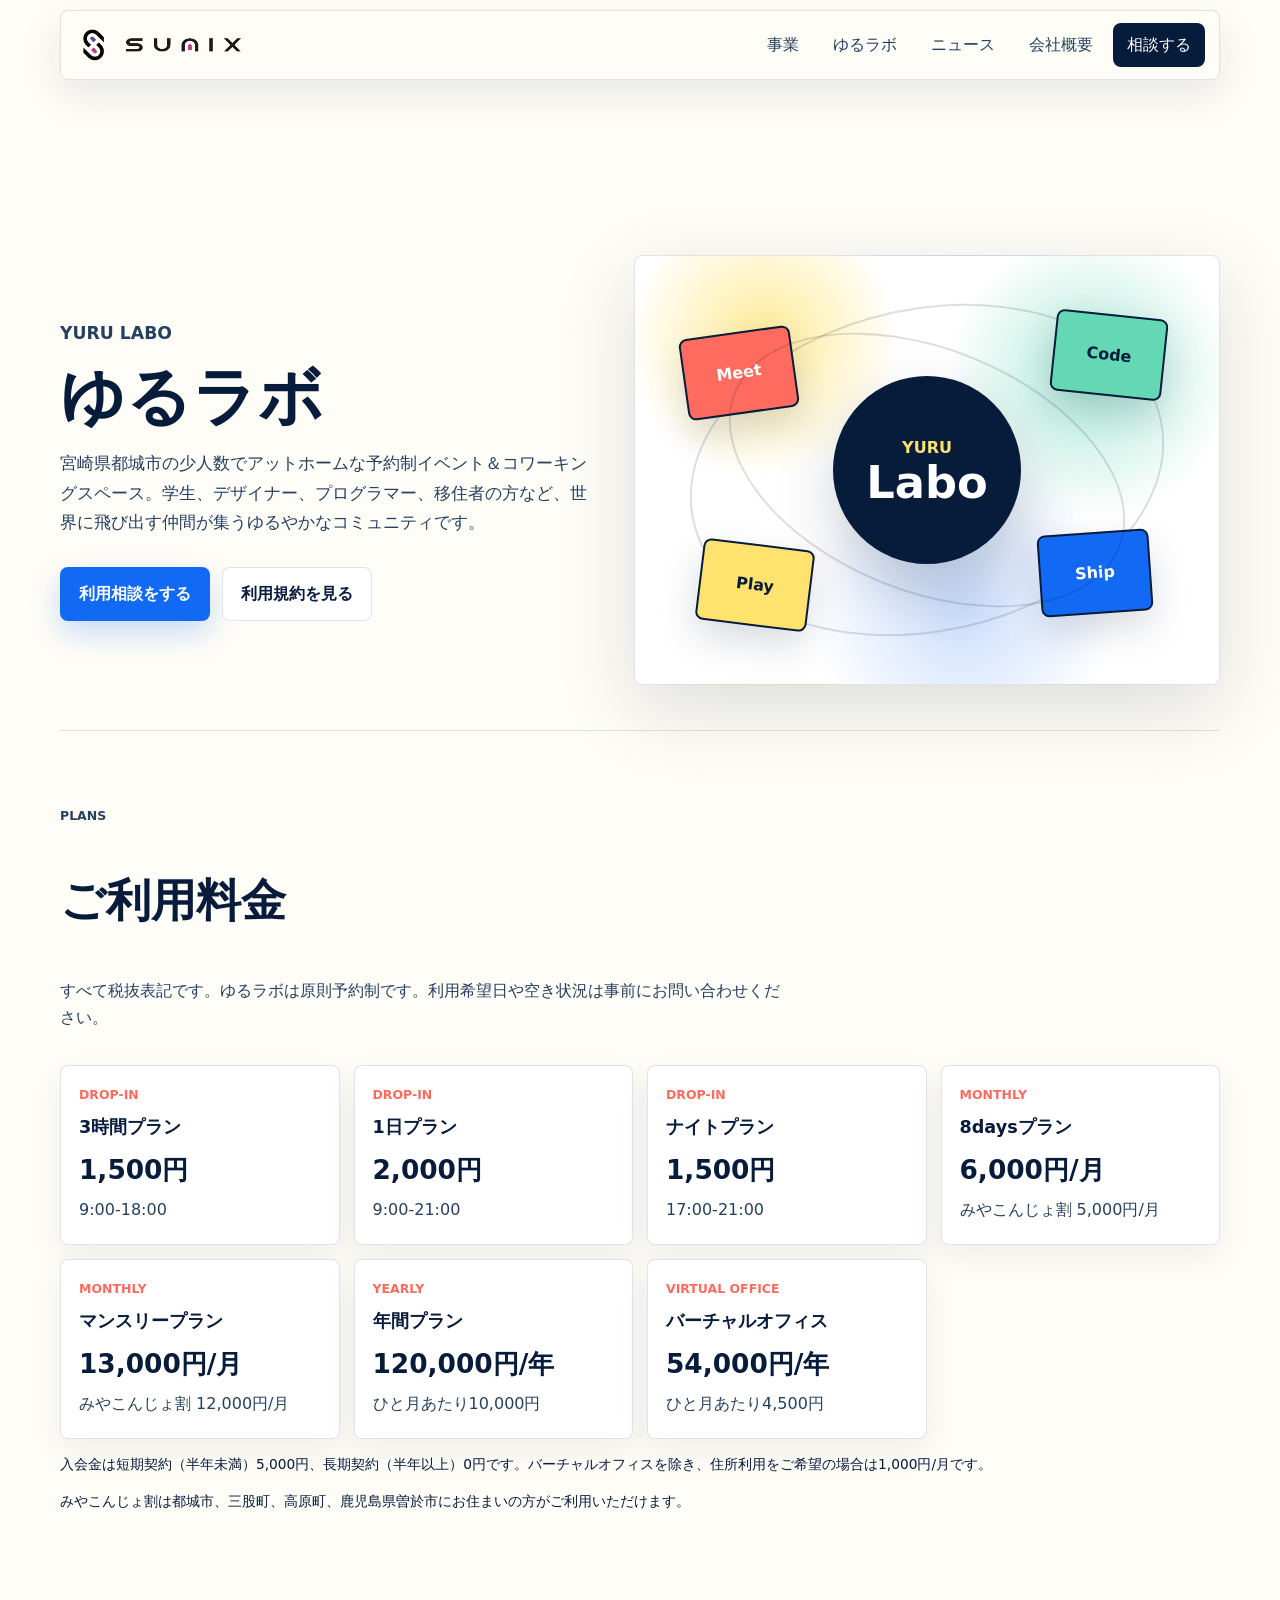
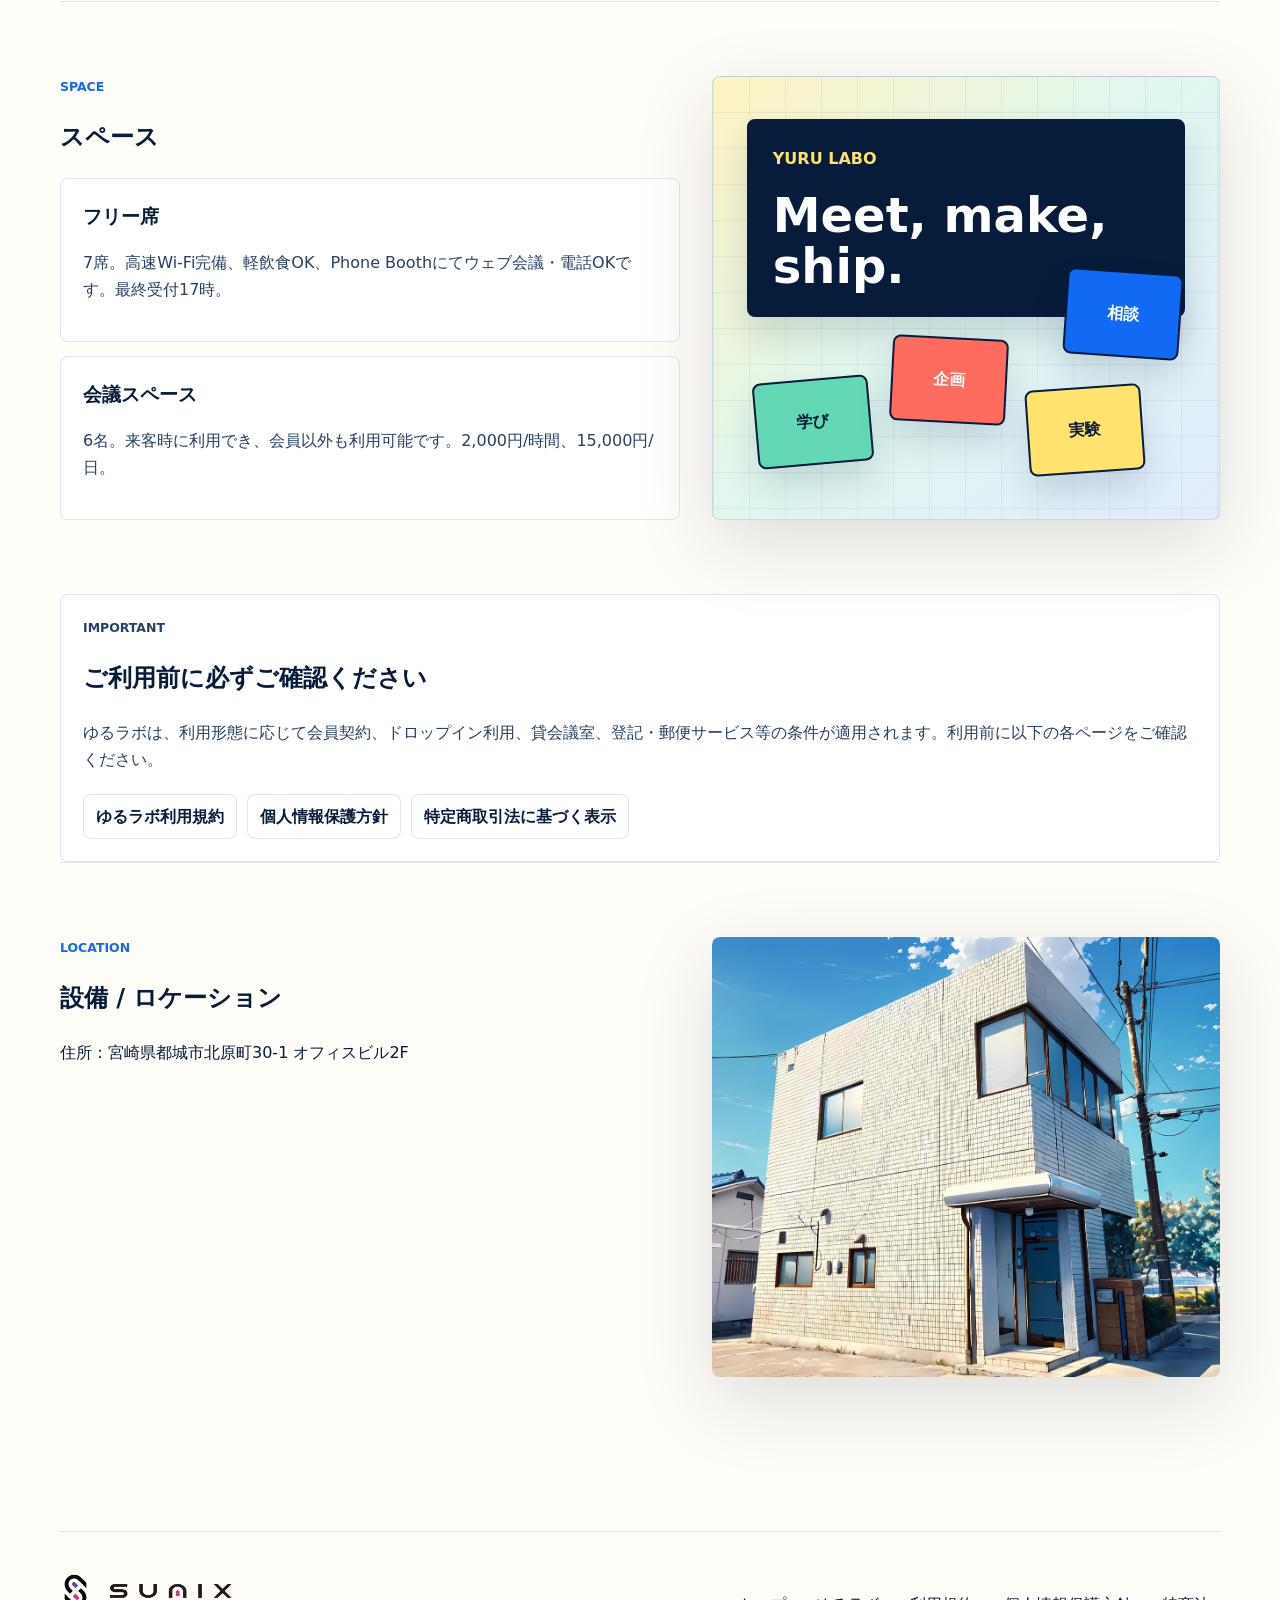
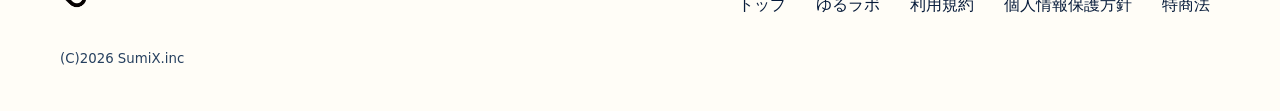
==== yurulabo/index.html @ e632691a "Initial SumiX homepage" ====
<!doctype html>
<html lang="ja">
  <head>
    <meta charset="utf-8">
    <meta name="viewport" content="width=device-width, initial-scale=1">
    <title>ゆるラボ | 株式会社SumiX</title>
    <link rel="icon" href="../favicon.svg" type="image/svg+xml">
    <link rel="stylesheet" href="../assets/css/styles.css">
  </head>
  <body class="page-simple legal-page">
    <header class="site-header is-scrolled" data-header>
      <a class="brand" href="../index.html" aria-label="SumiX トップへ">
        <img class="brand-logo" src="../assets/images/sumix-card-logo.png" alt="SumiX">
      </a>
      <button class="menu-button" type="button" aria-expanded="false" aria-controls="site-nav" data-menu-button>
        <span></span><span></span><span></span><span class="sr-only">メニュー</span>
      </button>
      <nav class="site-nav" id="site-nav" data-nav>
        <a href="../index.html#business">事業</a>
        <a href="../yurulabo/">ゆるラボ</a>
        <a href="../index.html#topics">ニュース</a>
        <a href="../index.html#company">会社概要</a>
        <a class="nav-cta" href="../index.html#contact">相談する</a>
      </nav>
    </header>
    <main class="subpage-main">
      <section class="subpage-hero yuru-hero">
        <div>
          <p class="eyebrow">Yuru Labo</p>
          <h1>ゆるラボ</h1>
          <p>宮崎県都城市の少人数でアットホームな予約制イベント＆コワーキングスペース。学生、デザイナー、プログラマー、移住者の方など、世界に飛び出す仲間が集うゆるやかなコミュニティです。</p>
          <div class="hero-actions">
            <a class="button primary" href="../index.html#contact">利用相談をする</a>
            <a class="button secondary" href="terms/">利用規約を見る</a>
          </div>
        </div>
        <div class="yuru-hero-visual" aria-hidden="true">
          <div class="yuru-planet">
            <span>Yuru</span>
            <strong>Labo</strong>
          </div>
          <div class="orbit-card orbit-card-one">Meet</div>
          <div class="orbit-card orbit-card-two">Code</div>
          <div class="orbit-card orbit-card-three">Ship</div>
          <div class="orbit-card orbit-card-four">Play</div>
        </div>
      </section>

      <section class="content-section">
        <div class="section-head">
          <p class="eyebrow">Plans</p>
          <h2>ご利用料金</h2>
          <p>すべて税抜表記です。ゆるラボは原則予約制です。利用希望日や空き状況は事前にお問い合わせください。</p>
        </div>
        <div class="price-card-grid">
          <article><p class="card-kicker">Drop-in</p><h3>3時間プラン</h3><strong>1,500円</strong><span>9:00-18:00</span></article>
          <article><p class="card-kicker">Drop-in</p><h3>1日プラン</h3><strong>2,000円</strong><span>9:00-21:00</span></article>
          <article><p class="card-kicker">Drop-in</p><h3>ナイトプラン</h3><strong>1,500円</strong><span>17:00-21:00</span></article>
          <article><p class="card-kicker">Monthly</p><h3>8daysプラン</h3><strong>6,000円/月</strong><span>みやこんじょ割 5,000円/月</span></article>
          <article><p class="card-kicker">Monthly</p><h3>マンスリープラン</h3><strong>13,000円/月</strong><span>みやこんじょ割 12,000円/月</span></article>
          <article><p class="card-kicker">Yearly</p><h3>年間プラン</h3><strong>120,000円/年</strong><span>ひと月あたり10,000円</span></article>
          <article><p class="card-kicker">Virtual office</p><h3>バーチャルオフィス</h3><strong>54,000円/年</strong><span>ひと月あたり4,500円</span></article>
        </div>
        <p class="note">入会金は短期契約（半年未満）5,000円、長期契約（半年以上）0円です。バーチャルオフィスを除き、住所利用をご希望の場合は1,000円/月です。</p>
        <p class="note">みやこんじょ割は都城市、三股町、高原町、鹿児島県曽於市にお住まいの方がご利用いただけます。</p>
      </section>

      <section class="content-section split-section yuru-space-section">
        <div>
          <p class="eyebrow">Space</p>
          <h2>スペース</h2>
          <div class="info-list">
            <article><h3>フリー席</h3><p>7席。高速Wi-Fi完備、軽飲食OK、Phone Boothにてウェブ会議・電話OKです。最終受付17時。</p></article>
            <article><h3>会議スペース</h3><p>6名。来客時に利用でき、会員以外も利用可能です。2,000円/時間、15,000円/日。</p></article>
          </div>
        </div>
        <div class="lab-moodboard" aria-hidden="true">
          <div class="lab-card lab-card-main">
            <span>Yuru Labo</span>
            <strong>Meet, make, ship.</strong>
          </div>
          <div class="lab-note note-blue">相談</div>
          <div class="lab-note note-mint">学び</div>
          <div class="lab-note note-coral">企画</div>
          <div class="lab-note note-yellow">実験</div>
        </div>
      </section>

      <section class="content-section important-section">
        <p class="eyebrow">Important</p>
        <h2>ご利用前に必ずご確認ください</h2>
        <p>ゆるラボは、利用形態に応じて会員契約、ドロップイン利用、貸会議室、登記・郵便サービス等の条件が適用されます。利用前に以下の各ページをご確認ください。</p>
        <div class="legal-links large">
          <a href="terms/">ゆるラボ利用規約</a>
          <a href="privacy-policy/">個人情報保護方針</a>
          <a href="../home/tokutei/">特定商取引法に基づく表示</a>
        </div>
      </section>

      <section class="content-section location-section">
        <div>
          <p class="eyebrow">Location</p>
          <h2>設備 / ロケーション</h2>
          <p>住所：宮崎県都城市北原町30-1 オフィスビル2F</p>
        </div>
        <img src="../assets/images/office-building.jpg" alt="ゆるラボ外観">
      </section>
    </main>

    <footer class="site-footer legal-footer">
      <div class="footer-brand">
        <img class="brand-logo" src="../assets/images/sumix-card-logo.png" alt="SumiX">
      </div>
      <nav aria-label="フッターナビゲーション">
        <a href="../index.html">トップ</a>
        <a href="../yurulabo/">ゆるラボ</a>
        <a href="../yurulabo/terms/">利用規約</a>
        <a href="../yurulabo/privacy-policy/">個人情報保護方針</a>
        <a href="../home/tokutei/">特商法</a>
      </nav>
      <small>(C)2026 SumiX.inc</small>
    </footer>
    <script src="../assets/js/main.js" defer></script>
  </body>
</html>
---- assets/css/styles.css ----
:root {
  --ink: #071b3a;
  --ink-soft: #26405f;
  --blue: #1269f3;
  --coral: #ff6b5f;
  --mint: #64d8b5;
  --yellow: #ffe36e;
  --cream: #fff9e8;
  --paper: #fffdf7;
  --line: rgba(7, 27, 58, 0.12);
  --shadow: 0 24px 80px rgba(7, 27, 58, 0.14);
  --radius: 8px;
  --container: 1160px;
}

* {
  box-sizing: border-box;
}

html {
  scroll-behavior: smooth;
  overflow-x: hidden;
}

body {
  margin: 0;
  color: var(--ink);
  background: var(--paper);
  font-family: "Hiragino Kaku Gothic ProN", "Yu Gothic", "YuGothic", "Noto Sans JP", system-ui, sans-serif;
  line-height: 1.7;
  letter-spacing: 0;
  overflow-x: hidden;
}

body.menu-open {
  overflow: hidden;
}

img {
  display: block;
  max-width: 100%;
}

a {
  color: inherit;
}

button,
input,
select,
textarea {
  font: inherit;
  letter-spacing: 0;
}

.sr-only,
.skip-link:not(:focus) {
  position: absolute;
  width: 1px;
  height: 1px;
  padding: 0;
  margin: -1px;
  overflow: hidden;
  clip: rect(0, 0, 0, 0);
  white-space: nowrap;
  border: 0;
}

.skip-link:focus {
  position: fixed;
  z-index: 100;
  top: 12px;
  left: 12px;
  padding: 10px 16px;
  background: var(--ink);
  color: #fff;
  border-radius: var(--radius);
}

.site-header {
  position: fixed;
  z-index: 50;
  top: 18px;
  left: 50%;
  width: min(var(--container), calc(100% - 32px));
  min-height: 70px;
  transform: translateX(-50%);
  display: flex;
  align-items: center;
  justify-content: space-between;
  padding: 12px 14px 12px 18px;
  background: rgba(255, 253, 247, 0.88);
  border: 1px solid rgba(7, 27, 58, 0.12);
  border-radius: 8px;
  box-shadow: 0 14px 40px rgba(7, 27, 58, 0.1);
  backdrop-filter: blur(18px);
}

.site-header.is-scrolled {
  top: 10px;
  min-height: 62px;
}

.brand {
  display: inline-flex;
  align-items: center;
  text-decoration: none;
}

.brand-logo {
  width: clamp(136px, 13vw, 178px);
  height: auto;
  object-fit: contain;
  transition: width 0.2s ease;
}

.site-header.is-scrolled .brand-logo {
  width: clamp(132px, 12vw, 164px);
}

.site-nav {
  display: flex;
  align-items: center;
  gap: 6px;
}

.site-nav a {
  display: inline-flex;
  align-items: center;
  min-height: 42px;
  padding: 8px 14px;
  color: var(--ink-soft);
  text-decoration: none;
  border-radius: var(--radius);
}

.site-nav a:hover,
.site-nav a:focus-visible {
  background: rgba(18, 105, 243, 0.08);
  color: var(--ink);
  outline: none;
}

.site-nav .nav-cta {
  background: var(--ink);
  color: #fff;
}

.site-nav .nav-cta:hover,
.site-nav .nav-cta:focus-visible {
  background: var(--blue);
  color: #fff;
}

.menu-button {
  display: none;
  width: 44px;
  height: 44px;
  border: 0;
  background: var(--ink);
  border-radius: var(--radius);
  cursor: pointer;
}

.menu-button span:not(.sr-only) {
  display: block;
  width: 18px;
  height: 2px;
  margin: 4px auto;
  background: #fff;
}

.hero {
  position: relative;
  min-height: 760px;
  padding: 150px 0 80px;
  overflow: hidden;
  background:
    linear-gradient(120deg, rgba(255, 227, 110, 0.58), rgba(255, 253, 247, 0) 36%),
    linear-gradient(160deg, rgba(100, 216, 181, 0.28), rgba(255, 253, 247, 0) 56%),
    var(--paper);
}

.route-canvas {
  position: absolute;
  inset: 0;
  width: 100%;
  height: 100%;
  opacity: 0.5;
}

.hero-inner,
.section,
.shinobi-section,
.topics-section,
.contact-inner,
.site-footer {
  width: min(var(--container), calc(100% - 40px));
  margin: 0 auto;
}

.hero-inner {
  position: relative;
  z-index: 2;
  display: grid;
  grid-template-columns: minmax(0, 1.02fr) minmax(360px, 0.98fr);
  gap: 52px;
  align-items: center;
}

.eyebrow {
  margin: 0 0 14px;
  color: var(--blue);
  font-size: 0.78rem;
  font-weight: 800;
  text-transform: uppercase;
}

.hero h1,
.section h2,
.shinobi-copy h2,
.topics-section h2,
.lab-copy h2,
.contact-copy h2,
.company-section h2 {
  margin: 0;
  line-height: 1.12;
  letter-spacing: 0;
}

.hero h1 {
  max-width: 660px;
  font-size: 4.6rem;
}

.hero h1 span {
  display: block;
  white-space: nowrap;
}

.lead {
  max-width: 650px;
  margin: 24px 0 0;
  color: var(--ink-soft);
  font-size: 1.15rem;
}

.hero-actions,
.hero-stats {
  display: flex;
  flex-wrap: wrap;
  gap: 12px;
  margin-top: 30px;
}

.button {
  display: inline-flex;
  align-items: center;
  justify-content: center;
  min-height: 48px;
  padding: 12px 18px;
  border: 1px solid transparent;
  border-radius: var(--radius);
  text-decoration: none;
  font-weight: 800;
  cursor: pointer;
}

.button.primary {
  color: #fff;
  background: var(--blue);
  box-shadow: 0 12px 30px rgba(18, 105, 243, 0.24);
}

.button.primary:hover,
.button.primary:focus-visible {
  background: #0b57d0;
  outline: none;
}

.button.secondary {
  background: #fff;
  border-color: var(--line);
  color: var(--ink);
}

.button.secondary:hover,
.button.secondary:focus-visible {
  border-color: var(--blue);
  outline: none;
}

.hero-stats span {
  display: inline-flex;
  align-items: center;
  gap: 8px;
  min-height: 46px;
  padding: 8px 12px;
  background: #fff;
  border: 1px solid var(--line);
  border-radius: var(--radius);
  box-shadow: 0 10px 24px rgba(7, 27, 58, 0.08);
}

.hero-stats strong {
  color: var(--coral);
}

.hero-stage {
  position: relative;
  min-height: 540px;
}

.playground-board {
  position: absolute;
  inset: 14px 0 0;
  overflow: hidden;
  border: 2px solid rgba(7, 27, 58, 0.18);
  border-radius: var(--radius);
  background:
    linear-gradient(135deg, rgba(255, 227, 110, 0.42), rgba(255, 253, 247, 0) 34%),
    linear-gradient(225deg, rgba(18, 105, 243, 0.14), rgba(255, 253, 247, 0) 42%),
    #fffdf7;
  box-shadow: var(--shadow);
}

.playground-board::before {
  content: "";
  position: absolute;
  inset: 62px 0 0;
  background-image:
    linear-gradient(rgba(7, 27, 58, 0.06) 1px, transparent 1px),
    linear-gradient(90deg, rgba(7, 27, 58, 0.06) 1px, transparent 1px);
  background-size: 48px 48px;
}

.playground-board::after {
  content: "";
  position: absolute;
  right: -1px;
  bottom: -1px;
  left: -1px;
  height: 28%;
  background: linear-gradient(0deg, rgba(255, 253, 247, 0.96), rgba(255, 253, 247, 0));
  pointer-events: none;
}

.playground-toolbar {
  position: relative;
  z-index: 4;
  display: flex;
  align-items: center;
  justify-content: space-between;
  gap: 16px;
  min-height: 62px;
  padding: 12px 18px;
  border-bottom: 1px solid var(--line);
  background: rgba(255, 255, 255, 0.86);
  backdrop-filter: blur(14px);
}

.playground-toolbar img {
  width: 118px;
}

.playground-toolbar span {
  color: var(--ink-soft);
  font-size: 0.84rem;
  font-weight: 800;
}

.launch-map {
  position: relative;
  z-index: 2;
  min-height: 476px;
}

.map-line {
  position: absolute;
  z-index: 1;
  left: 50%;
  top: 50%;
  width: 230px;
  height: 3px;
  border-radius: 99px;
  background: repeating-linear-gradient(90deg, rgba(7, 27, 58, 0.46) 0 14px, transparent 14px 22px);
  transform-origin: left center;
}

.line-commerce {
  width: 235px;
  transform: rotate(-150deg);
}

.line-support {
  width: 220px;
  transform: rotate(-34deg);
}

.line-education {
  width: 220px;
  transform: rotate(147deg);
}

.line-lab {
  width: 226px;
  transform: rotate(36deg);
}

.launch-core,
.project-node,
.next-ticket {
  border: 2px solid var(--ink);
  border-radius: var(--radius);
  box-shadow: 0 18px 38px rgba(7, 27, 58, 0.15);
}

.launch-core {
  position: absolute;
  z-index: 5;
  left: 50%;
  top: 51%;
  width: 218px;
  min-height: 142px;
  padding: 18px;
  display: flex;
  flex-direction: column;
  justify-content: center;
  background: var(--yellow);
  animation: core-breathe 5.8s ease-in-out infinite;
}

.launch-core span,
.project-node span,
.next-ticket span {
  display: block;
  font-size: 0.76rem;
  font-weight: 900;
  text-transform: uppercase;
}

.launch-core strong,
.project-node strong,
.next-ticket strong {
  display: block;
  margin-top: 4px;
  line-height: 1.22;
}

.launch-core strong {
  font-size: 1.52rem;
}

.launch-core small,
.project-node small {
  display: block;
  margin-top: 8px;
  color: var(--ink-soft);
  font-weight: 800;
  line-height: 1.5;
}

.project-node {
  position: absolute;
  z-index: 4;
  width: 174px;
  min-height: 118px;
  padding: 14px;
  background: #fff;
  animation: node-float 7s ease-in-out infinite;
}

.project-node strong {
  font-size: 1.1rem;
}

.project-node img {
  width: 100%;
  height: 70px;
  margin-top: 10px;
  object-fit: cover;
  object-position: top center;
  border: 1px solid rgba(7, 27, 58, 0.14);
  border-radius: 6px;
}

.node-commerce {
  top: 28px;
  left: 22px;
  width: 198px;
}

.node-support {
  top: 46px;
  right: 20px;
  color: #fff;
  background: var(--coral);
  animation-delay: -1.4s;
}

.node-support small {
  color: rgba(255, 255, 255, 0.9);
}

.node-education {
  left: 18px;
  bottom: 48px;
  background: var(--mint);
  animation-delay: -2.2s;
}

.node-lab {
  right: 20px;
  bottom: 42px;
  background: #fff;
  animation-delay: -3.1s;
}

.node-lab::before {
  content: "";
  display: block;
  width: 54px;
  height: 8px;
  margin-bottom: 10px;
  border-radius: 99px;
  background: linear-gradient(90deg, var(--blue), var(--mint), var(--yellow), var(--coral));
}

.next-ticket {
  position: absolute;
  z-index: 6;
  top: 24px;
  left: 50%;
  width: 176px;
  padding: 12px 14px;
  color: #fff;
  background: var(--blue);
  transform: translateX(-50%) rotate(-2deg);
  animation: ticket-pop 6.8s ease-in-out infinite;
}

.spark {
  position: absolute;
  z-index: 3;
  width: 14px;
  height: 14px;
  border: 2px solid var(--ink);
  border-radius: 4px;
  animation: spark-drift 6s ease-in-out infinite;
}

.spark-a {
  left: 38%;
  top: 24%;
  background: var(--mint);
}

.spark-b {
  right: 34%;
  top: 34%;
  background: var(--yellow);
  animation-delay: -1.2s;
}

.spark-c {
  left: 42%;
  bottom: 20%;
  background: var(--coral);
  animation-delay: -2s;
}

.spark-d {
  right: 43%;
  bottom: 28%;
  background: var(--blue);
  animation-delay: -3s;
}

.stage-card {
  border: 1px solid rgba(7, 27, 58, 0.12);
  border-radius: var(--radius);
  background: #fff;
  box-shadow: var(--shadow);
}

.stage-card-main {
  position: absolute;
  inset: 46px 36px 44px 10px;
  overflow: hidden;
}

.stage-top {
  display: flex;
  justify-content: space-between;
  gap: 16px;
  padding: 16px 18px;
  color: var(--ink-soft);
  border-bottom: 1px solid var(--line);
  font-size: 0.88rem;
}

.route-board {
  position: relative;
  height: 385px;
  background:
    linear-gradient(90deg, rgba(7, 27, 58, 0.04) 1px, transparent 1px) 0 0 / 48px 48px,
    linear-gradient(0deg, rgba(7, 27, 58, 0.04) 1px, transparent 1px) 0 0 / 48px 48px,
    #fff;
}

.route-node {
  position: absolute;
  z-index: 4;
  display: grid;
  place-items: center;
  width: 92px;
  height: 92px;
  border: 2px solid var(--ink);
  border-radius: 50%;
  background: #fff;
  box-shadow: 0 12px 22px rgba(7, 27, 58, 0.12);
  font-size: 0.82rem;
  font-weight: 800;
}

.node-jp {
  top: 34px;
  left: 36px;
  background: var(--yellow);
}

.node-cart {
  top: 176px;
  left: 150px;
  background: var(--mint);
}

.node-ship {
  top: 74px;
  right: 136px;
  background: #fff;
}

.node-world {
  right: 38px;
  bottom: 46px;
  background: var(--coral);
  color: #fff;
}

.route-line {
  position: absolute;
  height: 4px;
  background: var(--ink);
  transform-origin: left center;
  border-radius: 999px;
}

.line-one {
  top: 136px;
  left: 116px;
  width: 170px;
  transform: rotate(38deg);
}

.line-two {
  top: 190px;
  left: 238px;
  width: 230px;
  transform: rotate(-28deg);
}

.line-three {
  top: 188px;
  right: 94px;
  width: 150px;
  transform: rotate(56deg);
}

.parcel {
  position: absolute;
  z-index: 5;
  width: 38px;
  height: 32px;
  border: 3px solid var(--ink);
  border-radius: 7px;
  background: var(--yellow);
  animation: parcel-dash 5.2s linear infinite;
}

.parcel::before {
  content: "";
  position: absolute;
  top: -3px;
  left: 14px;
  width: 3px;
  height: 32px;
  background: var(--ink);
}

.parcel-one {
  top: 120px;
  left: 90px;
}

.parcel-two {
  top: 104px;
  left: 300px;
  animation-delay: -2.6s;
  background: var(--mint);
}

.floating-ticket {
  position: absolute;
  z-index: 8;
  width: 178px;
  padding: 15px;
  background: var(--ink);
  color: #fff;
  border: 2px solid var(--ink);
  border-radius: var(--radius);
  box-shadow: 0 18px 42px rgba(7, 27, 58, 0.18);
  transition: transform 0.2s ease;
}

.floating-ticket span {
  display: block;
  color: var(--yellow);
  font-size: 0.78rem;
  font-weight: 800;
}

.floating-ticket strong {
  display: block;
  margin-top: 4px;
  font-size: 1.02rem;
}

.ticket-one {
  top: 4px;
  right: 16px;
  background: var(--blue);
}

.ticket-two {
  left: 0;
  bottom: 58px;
  background: var(--coral);
}

.ticket-three {
  right: 0;
  bottom: 6px;
  background: var(--mint);
  color: var(--ink);
}

.marquee-band {
  overflow: hidden;
  padding: 14px 0;
  color: #fff;
  background: var(--ink);
}

.marquee-track {
  display: flex;
  width: max-content;
  gap: 28px;
  animation: marquee 28s linear infinite;
}

.marquee-track span {
  display: inline-flex;
  align-items: center;
  min-height: 34px;
  padding: 0 16px;
  border: 1px solid rgba(255, 255, 255, 0.26);
  border-radius: var(--radius);
  font-weight: 800;
}

.section,
.shinobi-section,
.topics-section {
  padding: 96px 0;
}

.section-grid {
  display: grid;
  grid-template-columns: minmax(260px, 0.9fr) minmax(0, 1.1fr);
  gap: 62px;
}

.align-center {
  align-items: center;
}

.section-heading h2,
.section-head h2,
.shinobi-copy h2,
.lab-copy h2,
.contact-copy h2,
.company-section h2 {
  font-size: 2.8rem;
}

.intro-copy p,
.section-head p,
.shinobi-copy p,
.lab-copy p,
.contact-copy p,
.support-panel p,
.business-card p,
.topic-item p,
.company-table dd,
.founder-profile p {
  color: var(--ink-soft);
}

.section-head {
  max-width: 720px;
  margin-bottom: 34px;
}

.business-grid {
  display: grid;
  grid-template-columns: repeat(3, minmax(0, 1fr));
  gap: 18px;
}

.business-card,
.support-panel,
.topic-item,
.founder-profile {
  border: 1px solid var(--line);
  border-radius: var(--radius);
  background: #fff;
  box-shadow: 0 12px 36px rgba(7, 27, 58, 0.07);
}

.business-card {
  min-height: 470px;
  padding: 18px;
  transition: transform 0.24s ease, box-shadow 0.24s ease;
}

.business-card:hover {
  transform: translateY(-6px);
  box-shadow: 0 22px 54px rgba(7, 27, 58, 0.12);
}

.card-media {
  display: grid;
  place-items: center;
  height: 178px;
  margin-bottom: 18px;
  overflow: hidden;
  border-radius: var(--radius);
  background: #f3f7fb;
}

.card-media img {
  width: 100%;
  height: 100%;
  object-fit: cover;
}

.card-media-blue {
  background: linear-gradient(135deg, rgba(18, 105, 243, 0.16), rgba(255, 107, 95, 0.16));
}

.card-media-blue img {
  width: 98px;
  height: 108px;
  object-fit: contain;
}

.card-media-system,
.card-media-code {
  position: relative;
  padding: 20px;
  background:
    linear-gradient(90deg, rgba(7, 27, 58, 0.05) 1px, transparent 1px) 0 0 / 28px 28px,
    linear-gradient(0deg, rgba(7, 27, 58, 0.05) 1px, transparent 1px) 0 0 / 28px 28px,
    #fff;
}

.doc-card {
  position: absolute;
  display: grid;
  place-items: center;
  width: 110px;
  height: 74px;
  border: 2px solid var(--ink);
  border-radius: var(--radius);
  color: var(--ink);
  font-weight: 900;
  box-shadow: 0 12px 24px rgba(7, 27, 58, 0.12);
}

.doc-card-one {
  top: 26px;
  left: 26px;
  background: var(--yellow);
  transform: rotate(-5deg);
}

.doc-card-two {
  top: 64px;
  left: 94px;
  background: #fff;
  transform: rotate(4deg);
}

.doc-card-three {
  right: 24px;
  bottom: 22px;
  background: var(--mint);
  transform: rotate(-3deg);
}

.card-media-code {
  display: flex;
  flex-direction: column;
  align-items: flex-start;
  justify-content: center;
  gap: 8px;
  color: #fff;
  background:
    linear-gradient(135deg, rgba(18, 105, 243, 0.92), rgba(7, 27, 58, 0.98)),
    var(--ink);
}

.card-media-code span {
  color: var(--mint);
  font-family: "Source Code Pro", ui-monospace, monospace;
  font-weight: 800;
}

.card-media-code strong {
  font-size: 1.8rem;
  line-height: 1.15;
}

.card-kicker,
.topic-label {
  margin: 0 0 8px;
  color: var(--coral);
  font-size: 0.78rem;
  font-weight: 800;
  text-transform: uppercase;
}

.business-card h3,
.support-panel h3,
.topic-item h3,
.founder-profile h3 {
  margin: 0 0 10px;
  line-height: 1.35;
  font-size: 1.28rem;
  letter-spacing: 0;
}

.business-card p {
  margin: 0;
}

.text-link {
  display: inline-flex;
  margin-top: 14px;
  color: var(--blue);
  font-weight: 900;
  text-decoration: none;
}

.text-link:hover,
.text-link:focus-visible {
  text-decoration: underline;
  outline: none;
}

.shinobi-section {
  width: 100%;
  max-width: none;
  background: #071b3a;
  color: #fff;
}

.shinobi-section .section-grid {
  width: min(var(--container), calc(100% - 40px));
  margin: 0 auto;
}

.shinobi-copy p {
  color: rgba(255, 255, 255, 0.78);
}

.shinobi-copy .eyebrow {
  color: var(--yellow);
}

.device-frame {
  position: relative;
  height: 560px;
  overflow: hidden;
  border: 12px solid #fff;
  border-radius: 8px;
  background: #fff;
  box-shadow: 0 30px 80px rgba(0, 0, 0, 0.26);
}

.device-frame img {
  width: 100%;
  height: auto;
  animation: screen-pan 18s ease-in-out infinite alternate;
}

.process-list {
  display: grid;
  gap: 12px;
  margin: 28px 0;
}

.process-list div {
  display: flex;
  align-items: center;
  gap: 12px;
  min-height: 58px;
  padding: 10px 12px;
  border: 1px solid rgba(255, 255, 255, 0.14);
  border-radius: var(--radius);
  background: rgba(255, 255, 255, 0.06);
}

.process-list span {
  display: grid;
  place-items: center;
  width: 34px;
  height: 34px;
  flex: 0 0 34px;
  color: var(--ink);
  background: var(--yellow);
  border-radius: 50%;
  font-weight: 900;
}

.process-list p {
  margin: 0;
}

.support-layout {
  display: grid;
  grid-template-columns: repeat(3, minmax(0, 1fr));
  gap: 18px;
}

.support-panel {
  padding: 24px;
}

.support-panel ul {
  padding-left: 1.2em;
  margin: 18px 0 0;
  color: var(--ink);
}

.support-photo {
  min-height: 420px;
  overflow: hidden;
  border-radius: var(--radius);
}

.support-photo img {
  width: 100%;
  height: 100%;
  object-fit: cover;
}

.topics-section {
  position: relative;
}

.topic-controls {
  display: flex;
  flex-wrap: wrap;
  gap: 10px;
  margin-bottom: 22px;
}

.topic-controls button {
  min-height: 42px;
  padding: 8px 14px;
  color: var(--ink);
  background: #fff;
  border: 1px solid var(--line);
  border-radius: var(--radius);
  cursor: pointer;
}

.topic-controls button.is-active,
.topic-controls button:hover,
.topic-controls button:focus-visible {
  color: #fff;
  background: var(--ink);
  outline: none;
}

.topic-list {
  display: grid;
  gap: 14px;
}

.topic-item {
  display: grid;
  grid-template-columns: 120px minmax(0, 1fr);
  gap: 24px;
  padding: 24px;
}

.topic-item.is-hidden {
  display: none;
}

.topic-item time {
  color: var(--blue);
  font-weight: 900;
}

.topic-item p {
  margin: 0;
}

.topic-item h3 {
  margin-bottom: 8px;
}

.topic-item h3 a {
  color: inherit;
  text-decoration: none;
}

.topic-item h3 a:hover,
.topic-item h3 a:focus-visible {
  color: var(--blue);
  outline: none;
}

.lab-section {
  display: grid;
  grid-template-columns: minmax(0, 0.9fr) minmax(0, 1.1fr);
  gap: 40px;
  align-items: center;
}

.lab-visual {
  overflow: hidden;
  border-radius: var(--radius);
}

.lab-visual img {
  width: 100%;
  height: 540px;
  object-fit: cover;
}

.price-grid {
  display: grid;
  grid-template-columns: repeat(2, minmax(0, 1fr));
  gap: 12px;
  margin: 24px 0 0;
}

.price-grid div {
  padding: 14px;
  border: 1px solid var(--line);
  border-radius: var(--radius);
  background: #fff;
}

.price-grid dt {
  font-weight: 900;
}

.price-grid dd {
  margin: 4px 0 0;
  color: var(--ink-soft);
}

.note,
.form-note {
  font-size: 0.86rem;
}

.legal-links {
  display: flex;
  flex-wrap: wrap;
  gap: 10px;
  margin-top: 20px;
}

.legal-links a {
  display: inline-flex;
  align-items: center;
  min-height: 40px;
  padding: 8px 12px;
  border: 1px solid var(--line);
  border-radius: var(--radius);
  background: #fff;
  color: var(--ink);
  font-weight: 800;
  text-decoration: none;
}

.legal-links a:hover,
.legal-links a:focus-visible {
  border-color: var(--blue);
  color: var(--blue);
  outline: none;
}

.company-content {
  display: grid;
  gap: 22px;
}

.company-table {
  margin: 0;
  border-top: 1px solid var(--line);
}

.company-table div {
  display: grid;
  grid-template-columns: 150px minmax(0, 1fr);
  gap: 20px;
  padding: 17px 0;
  border-bottom: 1px solid var(--line);
}

.company-table dt {
  color: var(--ink);
  font-weight: 900;
}

.company-table dd {
  margin: 0;
}

.founder-profile {
  grid-column: 1 / -1;
  display: grid;
  grid-template-columns: minmax(220px, 0.42fr) minmax(0, 1fr);
  gap: 30px;
  align-items: center;
  padding: 26px;
}

.founder-profile img {
  width: 100%;
  height: 330px;
  object-fit: cover;
  object-position: center top;
  border-radius: var(--radius);
}

.founder-profile h3 {
  margin: 4px 0 12px;
  font-size: 2rem;
}

.founder-profile p {
  margin: 0;
  color: var(--ink-soft);
}

.founder-profile p + p {
  margin-top: 12px;
}

.contact-section {
  padding: 96px 0;
  color: #fff;
  background:
    linear-gradient(120deg, rgba(18, 105, 243, 0.26), rgba(255, 107, 95, 0.2)),
    var(--ink);
}

.contact-inner {
  display: grid;
  grid-template-columns: minmax(0, 0.9fr) minmax(360px, 1.1fr);
  gap: 48px;
  align-items: start;
}

.contact-copy .eyebrow {
  color: var(--yellow);
}

.contact-copy p {
  color: rgba(255, 255, 255, 0.78);
}

.email-copy {
  display: inline-flex;
  align-items: center;
  min-height: 46px;
  margin-top: 20px;
  padding: 10px 14px;
  color: var(--ink);
  background: var(--yellow);
  border: 0;
  border-radius: var(--radius);
  font-weight: 900;
  cursor: pointer;
}

.email-copy.copied {
  background: var(--mint);
}

.contact-form {
  padding: 24px;
  color: var(--ink);
  background: #fff;
  border-radius: var(--radius);
  box-shadow: 0 28px 80px rgba(0, 0, 0, 0.18);
}

.field-grid {
  display: grid;
  grid-template-columns: repeat(2, minmax(0, 1fr));
  gap: 14px;
}

.contact-form label {
  display: grid;
  gap: 7px;
  margin-bottom: 14px;
  font-weight: 800;
}

.contact-form input,
.contact-form select,
.contact-form textarea {
  width: 100%;
  min-height: 48px;
  padding: 11px 12px;
  color: var(--ink);
  background: #f8fafc;
  border: 1px solid rgba(7, 27, 58, 0.16);
  border-radius: var(--radius);
}

.contact-form textarea {
  min-height: 148px;
  resize: vertical;
}

.contact-form input:focus,
.contact-form select:focus,
.contact-form textarea:focus {
  border-color: var(--blue);
  outline: 3px solid rgba(18, 105, 243, 0.16);
}

.privacy-check {
  display: flex;
  grid-template-columns: auto 1fr;
  align-items: center;
  gap: 10px;
  font-weight: 700;
}

.privacy-check input {
  width: 18px;
  min-height: 18px;
}

.privacy-check a {
  color: var(--blue);
}

.honeypot {
  position: absolute;
  left: -9999px;
}

.submit-button {
  width: 100%;
}

.form-note {
  margin: 12px 0 0;
  color: var(--ink-soft);
}

.site-footer {
  display: grid;
  grid-template-columns: minmax(0, 1fr) auto;
  gap: 24px;
  align-items: end;
  padding: 40px 0;
}

.footer-brand {
  display: inline-flex;
  align-items: center;
  margin-bottom: 14px;
}

.footer-brand .brand-logo {
  width: 176px;
}

.site-footer p {
  max-width: 520px;
  margin: 0;
  color: var(--ink-soft);
}

.site-footer nav {
  display: flex;
  flex-wrap: wrap;
  justify-content: flex-end;
  gap: 10px;
}

.site-footer a {
  min-height: 36px;
  padding: 6px 10px;
  text-decoration: none;
  border-radius: var(--radius);
}

.site-footer a:hover,
.site-footer a:focus-visible {
  background: rgba(18, 105, 243, 0.08);
  outline: none;
}

.site-footer small {
  grid-column: 1 / -1;
  color: var(--ink-soft);
}

.page-simple {
  background: var(--paper);
}

.simple-main {
  width: min(840px, calc(100% - 40px));
  margin: 0 auto;
  padding: 130px 0 80px;
}

.simple-main h1 {
  margin: 0 0 20px;
  font-size: 2.8rem;
  line-height: 1.2;
}

.simple-main section {
  padding: 24px 0;
  border-bottom: 1px solid var(--line);
}

.simple-main h2 {
  margin: 0 0 12px;
  font-size: 1.4rem;
}

.simple-main p,
.simple-main li {
  color: var(--ink-soft);
}

.subpage-main {
  width: min(var(--container), calc(100% - 40px));
  margin: 0 auto;
  padding: 130px 0 80px;
}

.subpage-hero {
  display: grid;
  grid-template-columns: minmax(0, 0.95fr) minmax(360px, 1.05fr);
  gap: 44px;
  align-items: center;
  min-height: 520px;
}

.subpage-hero h1 {
  margin: 0;
  font-size: 4rem;
  line-height: 1.08;
}

.subpage-hero p {
  color: var(--ink-soft);
  font-size: 1.08rem;
}

.subpage-hero img,
.split-section img,
.location-section img {
  width: 100%;
  border-radius: var(--radius);
  box-shadow: var(--shadow);
}

.subpage-hero img {
  height: 430px;
  object-fit: cover;
}

.yuru-hero-visual {
  position: relative;
  min-height: 430px;
  overflow: hidden;
  border: 1px solid var(--line);
  border-radius: var(--radius);
  background:
    radial-gradient(circle at 22% 20%, rgba(255, 227, 110, 0.72), transparent 24%),
    radial-gradient(circle at 78% 28%, rgba(100, 216, 181, 0.52), transparent 26%),
    radial-gradient(circle at 56% 82%, rgba(18, 105, 243, 0.22), transparent 32%),
    #fff;
  box-shadow: var(--shadow);
}

.yuru-hero-visual::before,
.yuru-hero-visual::after {
  content: "";
  position: absolute;
  inset: 52px;
  border: 2px solid rgba(7, 27, 58, 0.14);
  border-radius: 50%;
  transform: rotate(-12deg);
}

.yuru-hero-visual::after {
  inset: 92px 84px;
  transform: rotate(22deg);
}

.yuru-planet {
  position: absolute;
  left: 50%;
  top: 50%;
  display: grid;
  place-items: center;
  width: 188px;
  height: 188px;
  transform: translate(-50%, -50%);
  border: 3px solid var(--ink);
  border-radius: 50%;
  background: var(--ink);
  color: #fff;
  box-shadow: 0 26px 60px rgba(7, 27, 58, 0.2);
}

.yuru-planet span {
  align-self: end;
  color: var(--yellow);
  font-weight: 900;
  text-transform: uppercase;
}

.yuru-planet strong {
  align-self: start;
  font-size: 2.8rem;
  line-height: 1;
}

.orbit-card {
  position: absolute;
  display: grid;
  place-items: center;
  width: 112px;
  height: 82px;
  border: 2px solid var(--ink);
  border-radius: var(--radius);
  font-weight: 900;
  box-shadow: 0 16px 36px rgba(7, 27, 58, 0.15);
}

.orbit-card-one {
  left: 48px;
  top: 76px;
  color: #fff;
  background: var(--coral);
  transform: rotate(-8deg);
}

.orbit-card-two {
  right: 54px;
  top: 58px;
  background: var(--mint);
  transform: rotate(6deg);
}

.orbit-card-three {
  right: 68px;
  bottom: 70px;
  color: #fff;
  background: var(--blue);
  transform: rotate(-4deg);
}

.orbit-card-four {
  left: 64px;
  bottom: 58px;
  background: var(--yellow);
  transform: rotate(7deg);
}

.content-section {
  padding: 74px 0;
  border-top: 1px solid var(--line);
}

.price-card-grid {
  display: grid;
  grid-template-columns: repeat(4, minmax(0, 1fr));
  gap: 14px;
}

.price-card-grid article {
  min-height: 180px;
  padding: 18px;
  border: 1px solid var(--line);
  border-radius: var(--radius);
  background: #fff;
  box-shadow: 0 12px 32px rgba(7, 27, 58, 0.07);
}

.price-card-grid h3 {
  margin: 0 0 12px;
  font-size: 1.1rem;
}

.price-card-grid strong {
  display: block;
  color: var(--ink);
  font-size: 1.65rem;
  line-height: 1.15;
}

.price-card-grid span {
  display: block;
  margin-top: 10px;
  color: var(--ink-soft);
}

.split-section,
.location-section {
  display: grid;
  grid-template-columns: minmax(0, 1fr) minmax(320px, 0.82fr);
  gap: 32px;
  align-items: start;
}

.split-section img,
.location-section img {
  height: 440px;
  object-fit: cover;
}

.yuru-space-section {
  align-items: stretch;
}

.lab-moodboard {
  position: relative;
  min-height: 440px;
  overflow: hidden;
  border: 1px solid var(--line);
  border-radius: var(--radius);
  background:
    linear-gradient(90deg, rgba(7, 27, 58, 0.06) 1px, transparent 1px) 0 0 / 36px 36px,
    linear-gradient(0deg, rgba(7, 27, 58, 0.06) 1px, transparent 1px) 0 0 / 36px 36px,
    linear-gradient(135deg, rgba(255, 227, 110, 0.42), rgba(100, 216, 181, 0.2) 48%, rgba(18, 105, 243, 0.12)),
    #fff;
  box-shadow: var(--shadow);
}

.lab-card,
.lab-note {
  position: absolute;
  border: 2px solid var(--ink);
  border-radius: var(--radius);
  box-shadow: 0 18px 34px rgba(7, 27, 58, 0.14);
}

.lab-card-main {
  top: 42px;
  left: 34px;
  right: 34px;
  min-height: 168px;
  padding: 24px;
  color: #fff;
  background: var(--ink);
}

.lab-card-main span {
  color: var(--yellow);
  font-weight: 900;
  text-transform: uppercase;
}

.lab-card-main strong {
  display: block;
  max-width: 360px;
  margin-top: 18px;
  font-size: 3rem;
  line-height: 1.05;
}

.lab-note {
  display: grid;
  place-items: center;
  width: 116px;
  height: 86px;
  font-weight: 900;
}

.note-blue {
  right: 38px;
  top: 194px;
  color: #fff;
  background: var(--blue);
  transform: rotate(4deg);
}

.note-mint {
  left: 42px;
  bottom: 54px;
  background: var(--mint);
  transform: rotate(-5deg);
}

.note-coral {
  left: 178px;
  bottom: 96px;
  color: #fff;
  background: var(--coral);
  transform: rotate(3deg);
}

.note-yellow {
  right: 76px;
  bottom: 46px;
  background: var(--yellow);
  transform: rotate(-4deg);
}

.info-list {
  display: grid;
  gap: 14px;
}

.info-list article,
.important-section {
  padding: 22px;
  border: 1px solid var(--line);
  border-radius: var(--radius);
  background: #fff;
}

.info-list h3 {
  margin: 0 0 8px;
}

.info-list p,
.important-section p,
.legal-lead {
  color: var(--ink-soft);
}

.legal-page .site-header {
  position: sticky;
  transform: none;
  left: auto;
  top: 10px;
  margin: 10px auto 0;
}

.legal-main {
  width: min(920px, calc(100% - 40px));
}

.legal-main h1 {
  font-size: 3rem;
}

.legal-nav-inline {
  display: flex;
  flex-wrap: wrap;
  gap: 10px;
  margin: 28px 0;
}

.legal-nav-inline a {
  display: inline-flex;
  align-items: center;
  min-height: 40px;
  padding: 8px 12px;
  border: 1px solid var(--line);
  border-radius: var(--radius);
  background: #fff;
  color: var(--ink);
  text-decoration: none;
  font-weight: 800;
}

.legal-nav-inline a:hover,
.legal-nav-inline a:focus-visible {
  border-color: var(--blue);
  color: var(--blue);
  outline: none;
}

.legal-document {
  padding: 28px;
  border: 1px solid var(--line);
  border-radius: var(--radius);
  background: #fff;
  box-shadow: 0 12px 36px rgba(7, 27, 58, 0.07);
}

.legal-document h2 {
  margin: 34px 0 10px;
  padding-top: 18px;
  border-top: 1px solid var(--line);
  font-size: 1.25rem;
  line-height: 1.5;
}

.legal-document h2:first-child {
  margin-top: 0;
  padding-top: 0;
  border-top: 0;
}

.legal-document h3 {
  margin: 24px 0 8px;
  color: var(--coral);
  font-size: 1rem;
}

.legal-document p {
  margin: 8px 0;
  color: var(--ink-soft);
  line-height: 1.9;
}

.legal-footer {
  border-top: 1px solid var(--line);
}

.result-page {
  width: min(760px, calc(100% - 40px));
  margin: 0 auto;
  padding: 120px 0;
}

.result-box {
  padding: 28px;
  border: 1px solid var(--line);
  border-radius: var(--radius);
  background: #fff;
  box-shadow: var(--shadow);
}

.result-box h1 {
  margin: 0 0 12px;
  font-size: 2rem;
}

.result-box p {
  color: var(--ink-soft);
}

.reveal {
  opacity: 0;
  transform: translateY(24px);
  transition: opacity 0.7s ease, transform 0.7s ease;
}

.reveal.is-visible {
  opacity: 1;
  transform: translateY(0);
}

@keyframes parcel-dash {
  0% {
    transform: translate(0, 0) rotate(0deg);
  }
  28% {
    transform: translate(140px, 96px) rotate(16deg);
  }
  58% {
    transform: translate(326px, 8px) rotate(-12deg);
  }
  100% {
    transform: translate(488px, 210px) rotate(10deg);
  }
}

@keyframes marquee {
  from {
    transform: translateX(0);
  }
  to {
    transform: translateX(-50%);
  }
}

@keyframes screen-pan {
  from {
    transform: translateY(0);
  }
  to {
    transform: translateY(-44%);
  }
}

@keyframes core-breathe {
  0%,
  100% {
    transform: translate(-50%, -50%) scale(1);
  }
  50% {
    transform: translate(-50%, -50%) scale(1.035);
  }
}

@keyframes node-float {
  0%,
  100% {
    transform: translateY(0);
  }
  50% {
    transform: translateY(-10px);
  }
}

@keyframes ticket-pop {
  0%,
  100% {
    transform: translateX(-50%) rotate(-2deg) translateY(0);
  }
  50% {
    transform: translateX(-50%) rotate(1deg) translateY(-8px);
  }
}

@keyframes spark-drift {
  0%,
  100% {
    transform: rotate(12deg) translate(0, 0);
  }
  50% {
    transform: rotate(28deg) translate(8px, -10px);
  }
}

@media (prefers-reduced-motion: reduce) {
  *,
  *::before,
  *::after {
    animation-duration: 0.001ms !important;
    animation-iteration-count: 1 !important;
    scroll-behavior: auto !important;
    transition-duration: 0.001ms !important;
  }
}

@media (max-width: 1120px) {
  .hero-inner {
    grid-template-columns: minmax(0, 0.94fr) minmax(420px, 1.06fr);
    gap: 34px;
  }

  .hero h1 {
    font-size: 4.1rem;
  }

  .launch-core {
    top: 52%;
    width: 184px;
    min-height: 132px;
    padding: 15px;
  }

  .launch-core strong {
    font-size: 1.3rem;
  }

  .project-node {
    width: calc(50% - 26px);
    min-height: 116px;
    padding: 13px;
  }

  .project-node strong {
    font-size: 1rem;
  }

  .project-node small {
    font-size: 0.78rem;
  }

  .project-node img {
    height: 58px;
  }

  .node-commerce {
    top: 20px;
    left: 16px;
  }

  .node-support {
    top: 20px;
    right: 16px;
  }

  .node-education {
    left: 16px;
    bottom: 20px;
  }

  .node-lab {
    right: 16px;
    bottom: 20px;
  }

  .next-ticket {
    display: none;
  }

  .map-line {
    width: 162px;
  }

  .line-commerce {
    transform: rotate(-132deg);
  }

  .line-support {
    transform: rotate(-48deg);
  }

  .line-education {
    transform: rotate(132deg);
  }

  .line-lab {
    transform: rotate(48deg);
  }
}

@media (max-width: 980px) {
  .menu-button {
    display: block;
  }

  .site-nav {
    position: fixed;
    inset: 78px 16px auto;
    display: none;
    flex-direction: column;
    align-items: stretch;
    padding: 14px;
    background: #fff;
    border: 1px solid var(--line);
    border-radius: var(--radius);
    box-shadow: var(--shadow);
  }

  .site-nav.is-open {
    display: flex;
  }

  .site-nav a {
    justify-content: center;
  }

  .hero {
    min-height: auto;
    padding-top: 126px;
  }

  .section-grid,
  .contact-inner,
  .lab-section,
  .subpage-hero,
  .split-section,
  .location-section {
    grid-template-columns: 1fr;
  }

  .hero-inner {
    grid-template-columns: minmax(0, 0.92fr) minmax(360px, 1.08fr);
    gap: 28px;
  }

  .hero h1 {
    font-size: 3rem;
  }

  .hero-stage {
    min-height: 500px;
  }

  .playground-board {
    inset: 0;
  }

  .launch-map {
    min-height: 438px;
  }

  .launch-core {
    top: 52%;
    width: 176px;
    min-height: 128px;
    padding: 14px;
  }

  .launch-core strong {
    font-size: 1.24rem;
  }

  .project-node {
    width: calc(50% - 24px);
    min-height: 112px;
    padding: 12px;
  }

  .project-node strong {
    font-size: 0.98rem;
  }

  .project-node small {
    font-size: 0.76rem;
  }

  .project-node img {
    height: 52px;
  }

  .node-commerce {
    top: 18px;
    left: 14px;
  }

  .node-support {
    top: 18px;
    right: 14px;
  }

  .node-education {
    left: 14px;
    bottom: 18px;
  }

  .node-lab {
    right: 14px;
    bottom: 18px;
  }

  .next-ticket {
    display: none;
  }

  .map-line {
    width: 150px;
  }

  .line-commerce {
    transform: rotate(-132deg);
  }

  .line-support {
    transform: rotate(-48deg);
  }

  .line-education {
    transform: rotate(132deg);
  }

  .line-lab {
    transform: rotate(48deg);
  }

  .business-grid,
  .support-layout,
  .price-card-grid {
    grid-template-columns: repeat(2, minmax(0, 1fr));
  }

  .support-photo {
    grid-column: 1 / -1;
    min-height: 320px;
  }

  .device-frame {
    height: 460px;
  }
}

@media (max-width: 680px) {
  .site-header,
  .hero-inner,
  .section,
  .shinobi-section .section-grid,
  .topics-section,
  .contact-inner,
  .site-footer,
  .simple-main,
  .result-page {
    width: min(100% - 24px, var(--container));
  }

  .site-header .brand-logo,
  .site-header.is-scrolled .brand-logo {
    width: 124px;
  }

  .footer-brand .brand-logo {
    width: 142px;
  }

  .hero {
    padding: 112px 0 56px;
  }

  .hero-inner {
    grid-template-columns: 1fr;
  }

  .hero h1 {
    font-size: 2.35rem;
  }

  .lead {
    font-size: 1rem;
  }

  .hero-actions .button {
    width: 100%;
  }

  .hero-stage {
    min-height: 560px;
    overflow: hidden;
  }

  .playground-toolbar {
    min-height: 58px;
    padding: 10px 12px;
  }

  .playground-toolbar img {
    width: 104px;
  }

  .playground-toolbar span {
    font-size: 0.74rem;
  }

  .launch-map {
    min-height: 502px;
  }

  .launch-core {
    top: 52%;
    width: 168px;
    min-height: 126px;
    padding: 14px;
  }

  .launch-core strong {
    font-size: 1.22rem;
  }

  .project-node {
    width: calc(50% - 22px);
    min-height: 116px;
    padding: 11px;
  }

  .project-node strong {
    font-size: 0.98rem;
  }

  .project-node small {
    font-size: 0.76rem;
  }

  .project-node img {
    height: 50px;
  }

  .node-commerce {
    top: 16px;
    left: 12px;
  }

  .node-support {
    top: 16px;
    right: 12px;
  }

  .node-education {
    left: 12px;
    bottom: 16px;
  }

  .node-lab {
    right: 12px;
    bottom: 16px;
  }

  .next-ticket {
    display: none;
  }

  .map-line {
    width: 138px;
  }

  .line-commerce {
    transform: rotate(-132deg);
  }

  .line-support {
    transform: rotate(-48deg);
  }

  .line-education {
    transform: rotate(132deg);
  }

  .line-lab {
    transform: rotate(48deg);
  }

  .stage-card-main {
    inset: 20px 0 78px;
  }

  .route-board {
    height: 300px;
  }

  .route-node {
    width: 68px;
    height: 68px;
    font-size: 0.72rem;
  }

  .node-cart {
    top: 146px;
    left: 96px;
  }

  .node-ship {
    top: 62px;
    right: 78px;
  }

  .node-world {
    right: 28px;
    bottom: 34px;
  }

  .line-one,
  .line-two,
  .line-three,
  .parcel {
    display: none;
  }

  .floating-ticket {
    width: 136px;
    padding: 12px;
  }

  .ticket-one {
    top: 0;
    right: 8px;
  }

  .ticket-two {
    bottom: 36px;
  }

  .ticket-three {
    right: 8px;
    bottom: 0;
  }

  .section,
  .shinobi-section,
  .topics-section,
  .contact-section {
    padding: 68px 0;
  }

  .section-heading h2,
  .section-head h2,
  .shinobi-copy h2,
  .lab-copy h2,
  .contact-copy h2,
  .company-section h2 {
    font-size: 2rem;
  }

  .business-grid,
  .support-layout,
  .field-grid,
  .price-grid,
  .price-card-grid {
    grid-template-columns: 1fr;
  }

  .subpage-main,
  .legal-main {
    width: min(100% - 24px, var(--container));
    padding-top: 110px;
  }

  .subpage-hero {
    min-height: auto;
    gap: 24px;
  }

  .subpage-hero h1,
  .legal-main h1 {
    font-size: 2.35rem;
  }

  .subpage-hero img,
  .split-section img,
  .location-section img,
  .lab-moodboard,
  .yuru-hero-visual {
    height: 280px;
  }

  .yuru-hero-visual {
    min-height: 280px;
  }

  .yuru-planet {
    width: 132px;
    height: 132px;
  }

  .yuru-planet strong {
    font-size: 2rem;
  }

  .orbit-card {
    width: 82px;
    height: 58px;
  }

  .orbit-card-one {
    left: 20px;
    top: 36px;
  }

  .orbit-card-two {
    right: 20px;
    top: 38px;
  }

  .orbit-card-three {
    right: 24px;
    bottom: 34px;
  }

  .orbit-card-four {
    left: 24px;
    bottom: 32px;
  }

  .lab-card-main {
    top: 22px;
    left: 18px;
    right: 18px;
    min-height: 120px;
    padding: 18px;
  }

  .lab-card-main strong {
    max-width: 260px;
    font-size: 2rem;
  }

  .lab-note {
    width: 88px;
    height: 64px;
  }

  .note-blue {
    right: 18px;
    top: 138px;
  }

  .note-mint {
    left: 18px;
    bottom: 24px;
  }

  .note-coral {
    left: 116px;
    bottom: 52px;
  }

  .note-yellow {
    right: 28px;
    bottom: 18px;
  }

  .content-section {
    padding: 52px 0;
  }

  .legal-document {
    padding: 18px;
  }

  .legal-document h2 {
    font-size: 1.1rem;
  }

  .business-card {
    min-height: auto;
  }

  .device-frame {
    height: 380px;
  }

  .topic-item {
    grid-template-columns: 1fr;
    gap: 8px;
  }

  .lab-visual img {
    height: 320px;
  }

  .company-table div,
  .founder-profile {
    grid-template-columns: 1fr;
  }

  .founder-profile img {
    width: 100%;
    height: 240px;
  }

  .site-footer {
    grid-template-columns: 1fr;
  }

  .site-footer nav {
    justify-content: flex-start;
  }
}
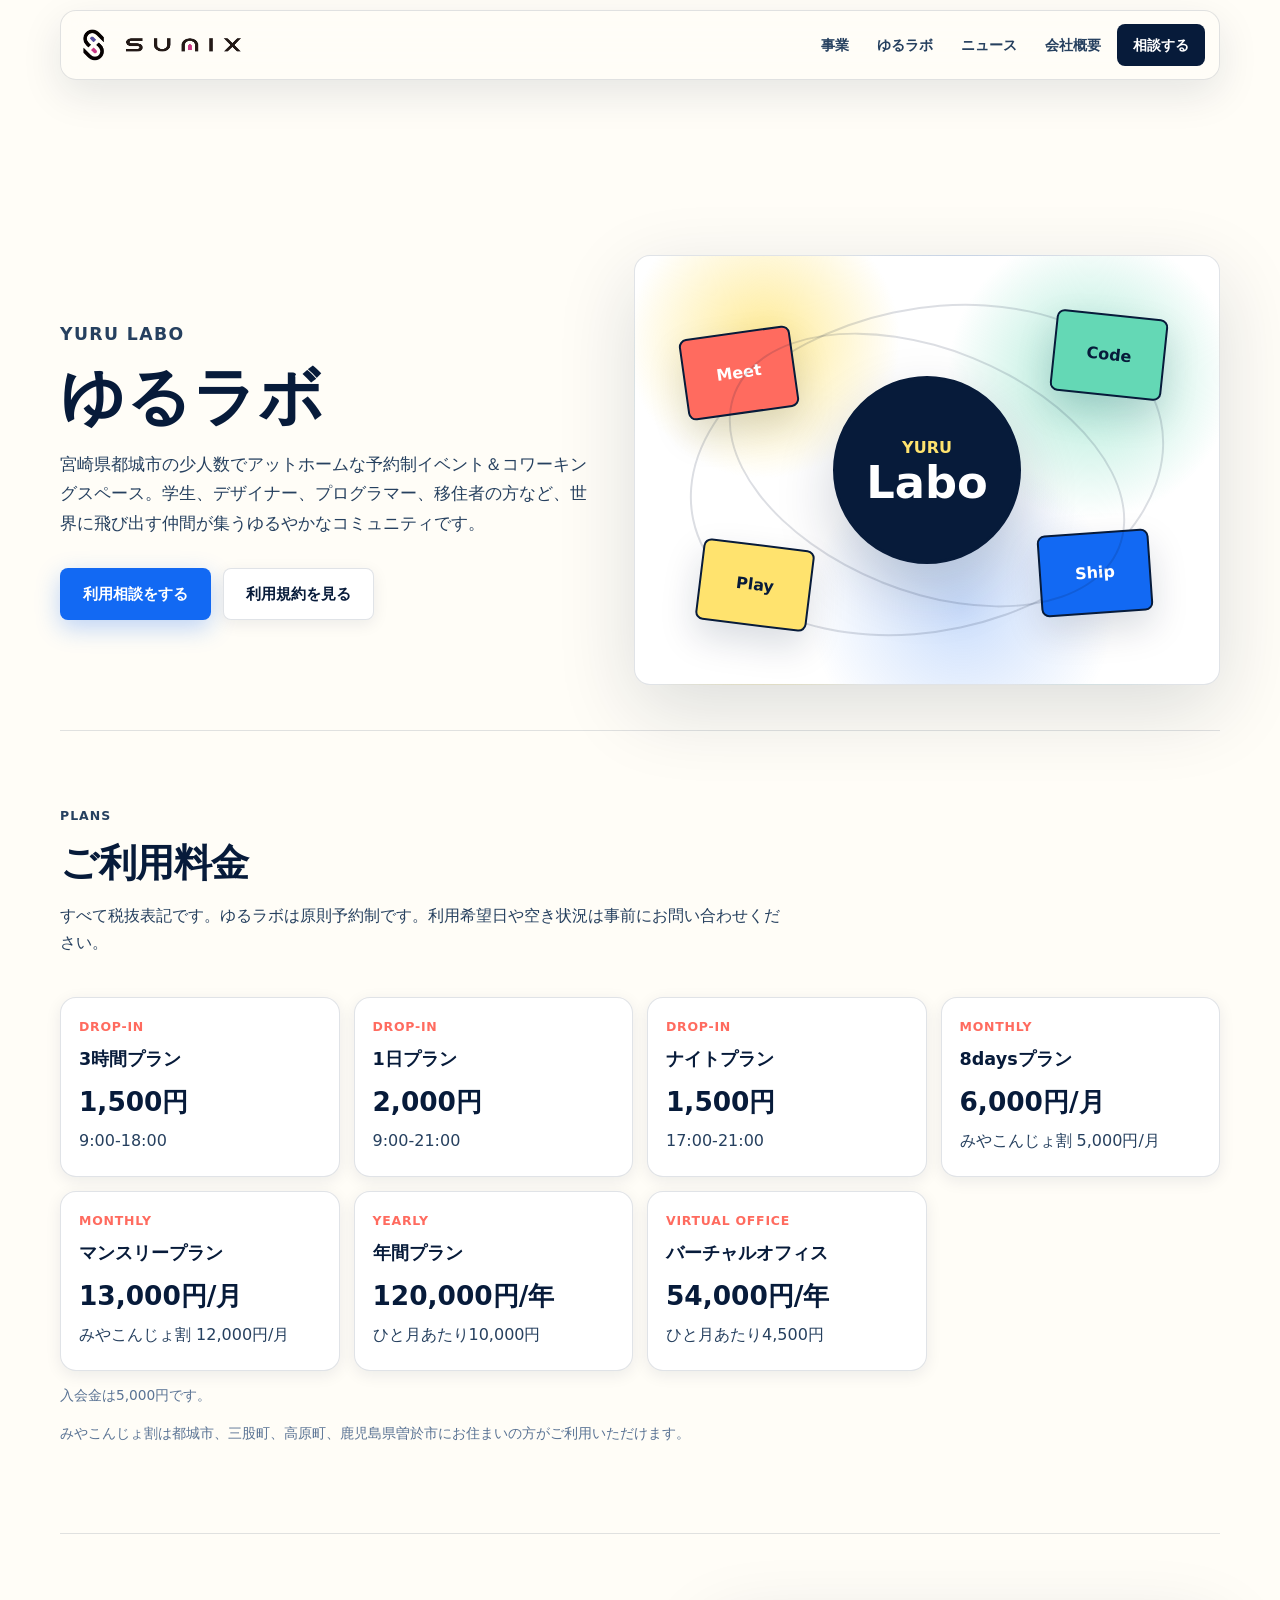
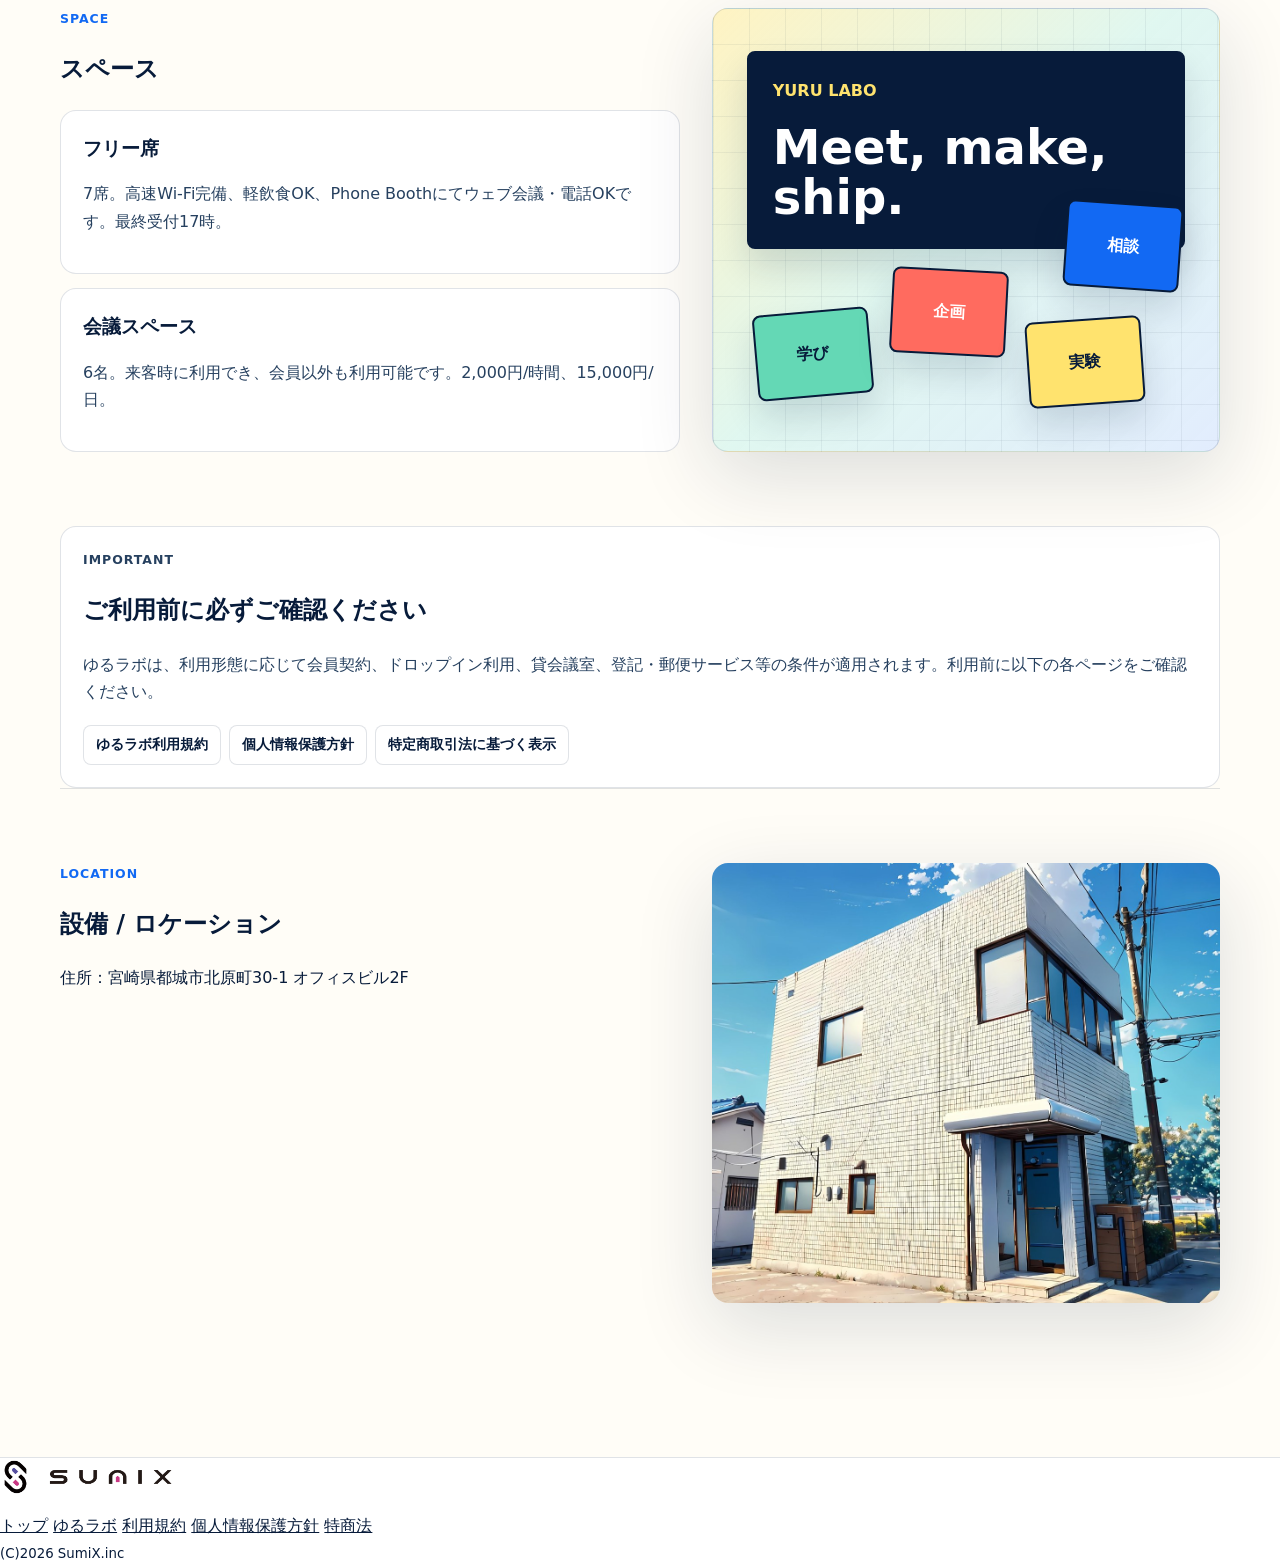
==== commit cd7cd0c9: "Update Yuru Labo admission fee" ====
--- a/yurulabo/index.html
+++ b/yurulabo/index.html
@@ -4,7 +4,9 @@
     <meta charset="utf-8">
     <meta name="viewport" content="width=device-width, initial-scale=1">
     <title>ゆるラボ | 株式会社SumiX</title>
-    <link rel="icon" href="../favicon.svg" type="image/svg+xml">
+    <link rel="icon" href="../favicon.ico" sizes="any">
+    <link rel="icon" href="../favicon.png" type="image/png">
+    <link rel="apple-touch-icon" href="../apple-touch-icon.png">
     <link rel="stylesheet" href="../assets/css/styles.css">
   </head>
   <body class="page-simple legal-page">
@@ -61,7 +63,7 @@
           <article><p class="card-kicker">Yearly</p><h3>年間プラン</h3><strong>120,000円/年</strong><span>ひと月あたり10,000円</span></article>
           <article><p class="card-kicker">Virtual office</p><h3>バーチャルオフィス</h3><strong>54,000円/年</strong><span>ひと月あたり4,500円</span></article>
         </div>
-        <p class="note">入会金は短期契約（半年未満）5,000円、長期契約（半年以上）0円です。バーチャルオフィスを除き、住所利用をご希望の場合は1,000円/月です。</p>
+        <p class="note">入会金は5,000円です。</p>
         <p class="note">みやこんじょ割は都城市、三股町、高原町、鹿児島県曽於市にお住まいの方がご利用いただけます。</p>
       </section>
 
--- a/assets/css/styles.css
+++ b/assets/css/styles.css
@@ -1,25 +1,54 @@
+/* ═══════════════════════════════════════════════
+   SumiX — styles.css
+   ═══════════════════════════════════════════════ */
+
+/* ── Design tokens ── */
 :root {
-  --ink: #071b3a;
-  --ink-soft: #26405f;
-  --blue: #1269f3;
-  --coral: #ff6b5f;
-  --mint: #64d8b5;
-  --yellow: #ffe36e;
-  --cream: #fff9e8;
-  --paper: #fffdf7;
-  --line: rgba(7, 27, 58, 0.12);
-  --shadow: 0 24px 80px rgba(7, 27, 58, 0.14);
-  --radius: 8px;
-  --container: 1160px;
-}
-
-* {
-  box-sizing: border-box;
-}
+  --ink:          #071b3a;
+  --ink-soft:     #26405f;
+  --ink-mute:     #5a7394;
+  --blue:         #1269f3;
+  --blue-dark:    #0b57d0;
+  --coral:        #ff6b5f;
+  --mint:         #64d8b5;
+  --yellow:       #ffe36e;
+  --cream:        #fff9e8;
+  --paper:        #fffdf7;
+  --surface:      #ffffff;
+  --line:         rgba(7, 27, 58, 0.12);
+  --shadow-sm:    0 4px 16px rgba(7, 27, 58, 0.08);
+  --shadow:       0 24px 80px rgba(7, 27, 58, 0.14);
+  --shadow-lg:    0 40px 100px rgba(7, 27, 58, 0.18);
+  --radius:       8px;
+  --radius-lg:    16px;
+  --container:    1160px;
+  --header-h:     78px;
+  --ease-out:     cubic-bezier(0.22, 1, 0.36, 1);
+  --ease-spring:  cubic-bezier(0.34, 1.56, 0.64, 1);
+}
+
+/* Dark mode tokens */
+@media (prefers-color-scheme: dark) {
+  :root {
+    --ink:       #e8f0fe;
+    --ink-soft:  #a8bcd6;
+    --ink-mute:  #7a96b4;
+    --paper:     #0d1421;
+    --surface:   #162030;
+    --line:      rgba(255, 255, 255, 0.1);
+    --shadow-sm: 0 4px 16px rgba(0, 0, 0, 0.3);
+    --shadow:    0 24px 80px rgba(0, 0, 0, 0.4);
+    --shadow-lg: 0 40px 100px rgba(0, 0, 0, 0.5);
+  }
+}
+
+/* ── Reset & Base ── */
+*, *::before, *::after { box-sizing: border-box; }
 
 html {
   scroll-behavior: smooth;
   overflow-x: hidden;
+  scroll-padding-top: calc(var(--header-h) + 20px);
 }
 
 body {
@@ -30,36 +59,30 @@
   line-height: 1.7;
   letter-spacing: 0;
   overflow-x: hidden;
-}
-
-body.menu-open {
-  overflow: hidden;
-}
-
-img {
-  display: block;
-  max-width: 100%;
-}
-
-a {
-  color: inherit;
-}
-
-button,
-input,
-select,
-textarea {
+  -webkit-font-smoothing: antialiased;
+}
+
+body.menu-open { overflow: hidden; }
+
+img { display: block; max-width: 100%; height: auto; }
+a   { color: inherit; }
+
+button, input, select, textarea {
   font: inherit;
   letter-spacing: 0;
 }
 
+abbr[title] {
+  text-decoration: none;
+  cursor: default;
+}
+
+/* ── Accessibility ── */
 .sr-only,
 .skip-link:not(:focus) {
   position: absolute;
-  width: 1px;
-  height: 1px;
-  padding: 0;
-  margin: -1px;
+  width: 1px; height: 1px;
+  padding: 0; margin: -1px;
   overflow: hidden;
   clip: rect(0, 0, 0, 0);
   white-space: nowrap;
@@ -68,18 +91,31 @@
 
 .skip-link:focus {
   position: fixed;
-  z-index: 100;
-  top: 12px;
-  left: 12px;
+  z-index: 200;
+  top: 12px; left: 12px;
   padding: 10px 16px;
   background: var(--ink);
   color: #fff;
   border-radius: var(--radius);
-}
-
+  text-decoration: none;
+}
+
+/* ── Page progress bar ── */
+.page-progress {
+  position: fixed;
+  z-index: 300;
+  top: 0; left: 0;
+  width: 0%;
+  height: 3px;
+  background: linear-gradient(90deg, var(--blue), var(--coral));
+  transition: width 0.1s linear;
+  border-radius: 0 2px 2px 0;
+}
+
+/* ── Header ── */
 .site-header {
   position: fixed;
-  z-index: 50;
+  z-index: 100;
   top: 18px;
   left: 50%;
   width: min(var(--container), calc(100% - 32px));
@@ -91,20 +127,31 @@
   padding: 12px 14px 12px 18px;
   background: rgba(255, 253, 247, 0.88);
   border: 1px solid rgba(7, 27, 58, 0.12);
-  border-radius: 8px;
+  border-radius: var(--radius-lg);
   box-shadow: 0 14px 40px rgba(7, 27, 58, 0.1);
-  backdrop-filter: blur(18px);
+  backdrop-filter: blur(20px);
+  -webkit-backdrop-filter: blur(20px);
+  transition: top 0.3s var(--ease-out), min-height 0.3s var(--ease-out), box-shadow 0.3s;
+}
+
+@media (prefers-color-scheme: dark) {
+  .site-header {
+    background: rgba(13, 20, 33, 0.88);
+    border-color: rgba(255, 255, 255, 0.1);
+  }
 }
 
 .site-header.is-scrolled {
   top: 10px;
   min-height: 62px;
+  box-shadow: 0 18px 60px rgba(7, 27, 58, 0.14);
 }
 
 .brand {
   display: inline-flex;
   align-items: center;
   text-decoration: none;
+  flex-shrink: 0;
 }
 
 .brand-logo {
@@ -114,24 +161,25 @@
   transition: width 0.2s ease;
 }
 
-.site-header.is-scrolled .brand-logo {
-  width: clamp(132px, 12vw, 164px);
-}
+.site-header.is-scrolled .brand-logo { width: clamp(132px, 12vw, 164px); }
 
 .site-nav {
   display: flex;
   align-items: center;
-  gap: 6px;
+  gap: 4px;
 }
 
 .site-nav a {
   display: inline-flex;
   align-items: center;
   min-height: 42px;
-  padding: 8px 14px;
+  padding: 8px 12px;
   color: var(--ink-soft);
   text-decoration: none;
   border-radius: var(--radius);
+  font-size: 0.9rem;
+  font-weight: 600;
+  transition: background 0.18s, color 0.18s;
 }
 
 .site-nav a:hover,
@@ -141,9 +189,15 @@
   outline: none;
 }
 
+.site-nav a.is-active {
+  color: var(--blue);
+  background: rgba(18, 105, 243, 0.08);
+}
+
 .site-nav .nav-cta {
   background: var(--ink);
   color: #fff;
+  padding: 8px 16px;
 }
 
 .site-nav .nav-cta:hover,
@@ -154,49 +208,140 @@
 
 .menu-button {
   display: none;
-  width: 44px;
-  height: 44px;
+  width: 44px; height: 44px;
   border: 0;
   background: var(--ink);
   border-radius: var(--radius);
   cursor: pointer;
-}
+  flex-direction: column;
+  align-items: center;
+  justify-content: center;
+  gap: 5px;
+  transition: background 0.2s;
+}
+
+.menu-button:hover { background: var(--blue); }
 
 .menu-button span:not(.sr-only) {
   display: block;
-  width: 18px;
-  height: 2px;
-  margin: 4px auto;
+  width: 18px; height: 2px;
   background: #fff;
-}
-
-.hero {
+  border-radius: 99px;
+  transition: transform 0.3s var(--ease-out), opacity 0.3s;
+}
+
+.menu-button[aria-expanded="true"] span:nth-child(1) { transform: translateY(7px) rotate(45deg); }
+.menu-button[aria-expanded="true"] span:nth-child(2) { opacity: 0; transform: scaleX(0); }
+.menu-button[aria-expanded="true"] span:nth-child(3) { transform: translateY(-7px) rotate(-45deg); }
+
+/* ── Buttons ── */
+.button {
   position: relative;
-  min-height: 760px;
-  padding: 150px 0 80px;
+  display: inline-flex;
+  align-items: center;
+  justify-content: center;
+  gap: 8px;
+  min-height: 48px;
+  padding: 12px 22px;
+  border: 1px solid transparent;
+  border-radius: var(--radius);
+  text-decoration: none;
+  font-weight: 800;
+  font-size: 0.96rem;
+  cursor: pointer;
   overflow: hidden;
-  background:
-    linear-gradient(120deg, rgba(255, 227, 110, 0.58), rgba(255, 253, 247, 0) 36%),
-    linear-gradient(160deg, rgba(100, 216, 181, 0.28), rgba(255, 253, 247, 0) 56%),
-    var(--paper);
-}
-
-.route-canvas {
+  transition: transform 0.18s var(--ease-spring), box-shadow 0.18s, background 0.18s;
+  will-change: transform;
+}
+
+.button::after {
+  content: "";
   position: absolute;
   inset: 0;
-  width: 100%;
-  height: 100%;
-  opacity: 0.5;
-}
-
+  background: linear-gradient(110deg, transparent 20%, rgba(255, 255, 255, 0.28) 50%, transparent 80%);
+  transform: translateX(-120%);
+  transition: transform 0.5s ease;
+  pointer-events: none;
+}
+
+.button:hover::after { transform: translateX(120%); }
+.button:active { transform: scale(0.97) !important; }
+
+.button.primary {
+  color: #fff;
+  background: var(--blue);
+  box-shadow: 0 8px 24px rgba(18, 105, 243, 0.28);
+}
+
+.button.primary:hover,
+.button.primary:focus-visible {
+  background: var(--blue-dark);
+  box-shadow: 0 14px 34px rgba(18, 105, 243, 0.36);
+  outline: none;
+}
+
+.button.secondary {
+  background: var(--surface);
+  border-color: var(--line);
+  color: var(--ink);
+  box-shadow: var(--shadow-sm);
+}
+
+.button.secondary:hover,
+.button.secondary:focus-visible {
+  border-color: var(--blue);
+  color: var(--blue);
+  outline: none;
+}
+
+/* ── Layout helpers ── */
 .hero-inner,
 .section,
 .shinobi-section,
 .topics-section,
 .contact-inner,
-.site-footer {
+.site-footer .footer-main,
+.site-footer .footer-bottom {
   width: min(var(--container), calc(100% - 40px));
   margin: 0 auto;
+}
+
+/* ── Hero ── */
+.hero {
+  position: relative;
+  min-height: 780px;
+  padding: 150px 0 80px;
+  overflow: hidden;
+  background:
+    radial-gradient(ellipse 80% 60% at 12% 20%, rgba(255, 227, 110, 0.52) 0%, transparent 60%),
+    radial-gradient(ellipse 60% 50% at 88% 78%, rgba(100, 216, 181, 0.28) 0%, transparent 60%),
+    radial-gradient(ellipse 40% 40% at 50% 0%, rgba(18, 105, 243, 0.1) 0%, transparent 60%),
+    var(--paper);
+  animation: hero-gradient-shift 14s ease-in-out infinite alternate;
+}
+
+@keyframes hero-gradient-shift {
+  from {
+    background:
+      radial-gradient(ellipse 80% 60% at 12% 20%, rgba(255, 227, 110, 0.52) 0%, transparent 60%),
+      radial-gradient(ellipse 60% 50% at 88% 78%, rgba(100, 216, 181, 0.28) 0%, transparent 60%),
+      radial-gradient(ellipse 40% 40% at 50% 0%, rgba(18, 105, 243, 0.1) 0%, transparent 60%),
+      var(--paper);
+  }
+  to {
+    background:
+      radial-gradient(ellipse 70% 60% at 20% 30%, rgba(255, 227, 110, 0.44) 0%, transparent 60%),
+      radial-gradient(ellipse 70% 55% at 80% 65%, rgba(100, 216, 181, 0.34) 0%, transparent 60%),
+      radial-gradient(ellipse 50% 45% at 40% 10%, rgba(18, 105, 243, 0.14) 0%, transparent 60%),
+      var(--paper);
+  }
+}
+
+.route-canvas {
+  position: absolute;
+  inset: 0;
+  width: 100%; height: 100%;
+  opacity: 0.55;
 }
 
 .hero-inner {
@@ -214,98 +359,57 @@
   font-size: 0.78rem;
   font-weight: 800;
   text-transform: uppercase;
-}
-
-.hero h1,
-.section h2,
-.shinobi-copy h2,
-.topics-section h2,
-.lab-copy h2,
-.contact-copy h2,
-.company-section h2 {
-  margin: 0;
-  line-height: 1.12;
-  letter-spacing: 0;
+  letter-spacing: 0.08em;
 }
 
 .hero h1 {
   max-width: 660px;
-  font-size: 4.6rem;
-}
-
-.hero h1 span {
-  display: block;
-  white-space: nowrap;
-}
+  margin: 0;
+  line-height: 1.1;
+  letter-spacing: -0.01em;
+  font-size: clamp(2.4rem, 5vw, 4.6rem);
+}
+
+.hero h1 span { display: block; white-space: nowrap; }
 
 .lead {
-  max-width: 650px;
+  max-width: 640px;
   margin: 24px 0 0;
   color: var(--ink-soft);
-  font-size: 1.15rem;
-}
-
-.hero-actions,
-.hero-stats {
+  font-size: 1.12rem;
+  line-height: 1.75;
+}
+
+.hero-actions {
   display: flex;
   flex-wrap: wrap;
   gap: 12px;
   margin-top: 30px;
 }
 
-.button {
-  display: inline-flex;
-  align-items: center;
-  justify-content: center;
-  min-height: 48px;
-  padding: 12px 18px;
-  border: 1px solid transparent;
-  border-radius: var(--radius);
-  text-decoration: none;
-  font-weight: 800;
-  cursor: pointer;
-}
-
-.button.primary {
-  color: #fff;
-  background: var(--blue);
-  box-shadow: 0 12px 30px rgba(18, 105, 243, 0.24);
-}
-
-.button.primary:hover,
-.button.primary:focus-visible {
-  background: #0b57d0;
-  outline: none;
-}
-
-.button.secondary {
-  background: #fff;
-  border-color: var(--line);
-  color: var(--ink);
-}
-
-.button.secondary:hover,
-.button.secondary:focus-visible {
-  border-color: var(--blue);
-  outline: none;
+.hero-stats {
+  display: flex;
+  flex-wrap: wrap;
+  gap: 10px;
+  margin-top: 20px;
 }
 
 .hero-stats span {
   display: inline-flex;
   align-items: center;
   gap: 8px;
-  min-height: 46px;
+  min-height: 44px;
   padding: 8px 12px;
-  background: #fff;
+  background: var(--surface);
   border: 1px solid var(--line);
   border-radius: var(--radius);
-  box-shadow: 0 10px 24px rgba(7, 27, 58, 0.08);
-}
-
-.hero-stats strong {
-  color: var(--coral);
-}
-
+  box-shadow: var(--shadow-sm);
+  font-size: 0.88rem;
+}
+
+.hero-stats strong { color: var(--coral); }
+
+/* ── Hero stage / playground board ── */
 .hero-stage {
   position: relative;
   min-height: 540px;
@@ -316,12 +420,22 @@
   inset: 14px 0 0;
   overflow: hidden;
   border: 2px solid rgba(7, 27, 58, 0.18);
-  border-radius: var(--radius);
+  border-radius: var(--radius-lg);
   background:
     linear-gradient(135deg, rgba(255, 227, 110, 0.42), rgba(255, 253, 247, 0) 34%),
     linear-gradient(225deg, rgba(18, 105, 243, 0.14), rgba(255, 253, 247, 0) 42%),
-    #fffdf7;
+    var(--surface);
   box-shadow: var(--shadow);
+}
+
+@media (prefers-color-scheme: dark) {
+  .playground-board {
+    border-color: rgba(255, 255, 255, 0.14);
+    background:
+      linear-gradient(135deg, rgba(255, 227, 110, 0.18), transparent 34%),
+      linear-gradient(225deg, rgba(18, 105, 243, 0.18), transparent 42%),
+      var(--surface);
+  }
 }
 
 .playground-board::before {
@@ -337,12 +451,16 @@
 .playground-board::after {
   content: "";
   position: absolute;
-  right: -1px;
-  bottom: -1px;
-  left: -1px;
+  right: -1px; bottom: -1px; left: -1px;
   height: 28%;
-  background: linear-gradient(0deg, rgba(255, 253, 247, 0.96), rgba(255, 253, 247, 0));
+  background: linear-gradient(0deg, rgba(255, 253, 247, 0.96), transparent);
   pointer-events: none;
+}
+
+@media (prefers-color-scheme: dark) {
+  .playground-board::after {
+    background: linear-gradient(0deg, rgba(22, 32, 48, 0.96), transparent);
+  }
 }
 
 .playground-toolbar {
@@ -359,10 +477,7 @@
   backdrop-filter: blur(14px);
 }
 
-.playground-toolbar img {
-  width: 118px;
-}
-
+.playground-toolbar img { width: 118px; }
 .playground-toolbar span {
   color: var(--ink-soft);
   font-size: 0.84rem;
@@ -378,38 +493,19 @@
 .map-line {
   position: absolute;
   z-index: 1;
-  left: 50%;
-  top: 50%;
-  width: 230px;
-  height: 3px;
+  left: 50%; top: 50%;
+  width: 230px; height: 3px;
   border-radius: 99px;
   background: repeating-linear-gradient(90deg, rgba(7, 27, 58, 0.46) 0 14px, transparent 14px 22px);
   transform-origin: left center;
 }
 
-.line-commerce {
-  width: 235px;
-  transform: rotate(-150deg);
-}
-
-.line-support {
-  width: 220px;
-  transform: rotate(-34deg);
-}
-
-.line-education {
-  width: 220px;
-  transform: rotate(147deg);
-}
-
-.line-lab {
-  width: 226px;
-  transform: rotate(36deg);
-}
-
-.launch-core,
-.project-node,
-.next-ticket {
+.line-commerce { width: 235px; transform: rotate(-150deg); }
+.line-support   { width: 220px; transform: rotate(-34deg); }
+.line-education { width: 220px; transform: rotate(147deg); }
+.line-lab       { width: 226px; transform: rotate(36deg); }
+
+.launch-core, .project-node, .next-ticket {
   border: 2px solid var(--ink);
   border-radius: var(--radius);
   box-shadow: 0 18px 38px rgba(7, 27, 58, 0.15);
@@ -418,41 +514,33 @@
 .launch-core {
   position: absolute;
   z-index: 5;
-  left: 50%;
-  top: 51%;
-  width: 218px;
-  min-height: 142px;
+  left: 50%; top: 51%;
+  width: 218px; min-height: 142px;
   padding: 18px;
   display: flex;
   flex-direction: column;
   justify-content: center;
+  transform: translate(-50%, -50%);
   background: var(--yellow);
   animation: core-breathe 5.8s ease-in-out infinite;
 }
 
-.launch-core span,
-.project-node span,
-.next-ticket span {
+.launch-core span, .project-node span, .next-ticket span {
   display: block;
   font-size: 0.76rem;
   font-weight: 900;
   text-transform: uppercase;
 }
 
-.launch-core strong,
-.project-node strong,
-.next-ticket strong {
+.launch-core strong, .project-node strong, .next-ticket strong {
   display: block;
   margin-top: 4px;
   line-height: 1.22;
 }
 
-.launch-core strong {
-  font-size: 1.52rem;
-}
-
-.launch-core small,
-.project-node small {
+.launch-core strong { font-size: 1.52rem; }
+
+.launch-core small, .project-node small {
   display: block;
   margin-top: 8px;
   color: var(--ink-soft);
@@ -463,20 +551,16 @@
 .project-node {
   position: absolute;
   z-index: 4;
-  width: 174px;
-  min-height: 118px;
+  width: 174px; min-height: 118px;
   padding: 14px;
-  background: #fff;
+  background: var(--surface);
   animation: node-float 7s ease-in-out infinite;
 }
 
-.project-node strong {
-  font-size: 1.1rem;
-}
+.project-node strong { font-size: 1.1rem; }
 
 .project-node img {
-  width: 100%;
-  height: 70px;
+  width: 100%; height: 70px;
   margin-top: 10px;
   object-fit: cover;
   object-position: top center;
@@ -484,43 +568,16 @@
   border-radius: 6px;
 }
 
-.node-commerce {
-  top: 28px;
-  left: 22px;
-  width: 198px;
-}
-
-.node-support {
-  top: 46px;
-  right: 20px;
-  color: #fff;
-  background: var(--coral);
-  animation-delay: -1.4s;
-}
-
-.node-support small {
-  color: rgba(255, 255, 255, 0.9);
-}
-
-.node-education {
-  left: 18px;
-  bottom: 48px;
-  background: var(--mint);
-  animation-delay: -2.2s;
-}
-
-.node-lab {
-  right: 20px;
-  bottom: 42px;
-  background: #fff;
-  animation-delay: -3.1s;
-}
+.node-commerce { top: 28px; left: 22px; width: 198px; }
+.node-support  { top: 46px; right: 20px; color: #fff; background: var(--coral); animation-delay: -1.4s; }
+.node-support small { color: rgba(255,255,255,0.9); }
+.node-education { left: 18px; bottom: 48px; background: var(--mint); animation-delay: -2.2s; }
+.node-lab { right: 20px; bottom: 42px; background: var(--surface); animation-delay: -3.1s; }
 
 .node-lab::before {
   content: "";
   display: block;
-  width: 54px;
-  height: 8px;
+  width: 54px; height: 8px;
   margin-bottom: 10px;
   border-radius: 99px;
   background: linear-gradient(90deg, var(--blue), var(--mint), var(--yellow), var(--coral));
@@ -529,8 +586,7 @@
 .next-ticket {
   position: absolute;
   z-index: 6;
-  top: 24px;
-  left: 50%;
+  top: 24px; left: 50%;
   width: 176px;
   padding: 12px 14px;
   color: #fff;
@@ -542,219 +598,18 @@
 .spark {
   position: absolute;
   z-index: 3;
-  width: 14px;
-  height: 14px;
+  width: 14px; height: 14px;
   border: 2px solid var(--ink);
   border-radius: 4px;
   animation: spark-drift 6s ease-in-out infinite;
 }
 
-.spark-a {
-  left: 38%;
-  top: 24%;
-  background: var(--mint);
-}
-
-.spark-b {
-  right: 34%;
-  top: 34%;
-  background: var(--yellow);
-  animation-delay: -1.2s;
-}
-
-.spark-c {
-  left: 42%;
-  bottom: 20%;
-  background: var(--coral);
-  animation-delay: -2s;
-}
-
-.spark-d {
-  right: 43%;
-  bottom: 28%;
-  background: var(--blue);
-  animation-delay: -3s;
-}
-
-.stage-card {
-  border: 1px solid rgba(7, 27, 58, 0.12);
-  border-radius: var(--radius);
-  background: #fff;
-  box-shadow: var(--shadow);
-}
-
-.stage-card-main {
-  position: absolute;
-  inset: 46px 36px 44px 10px;
-  overflow: hidden;
-}
-
-.stage-top {
-  display: flex;
-  justify-content: space-between;
-  gap: 16px;
-  padding: 16px 18px;
-  color: var(--ink-soft);
-  border-bottom: 1px solid var(--line);
-  font-size: 0.88rem;
-}
-
-.route-board {
-  position: relative;
-  height: 385px;
-  background:
-    linear-gradient(90deg, rgba(7, 27, 58, 0.04) 1px, transparent 1px) 0 0 / 48px 48px,
-    linear-gradient(0deg, rgba(7, 27, 58, 0.04) 1px, transparent 1px) 0 0 / 48px 48px,
-    #fff;
-}
-
-.route-node {
-  position: absolute;
-  z-index: 4;
-  display: grid;
-  place-items: center;
-  width: 92px;
-  height: 92px;
-  border: 2px solid var(--ink);
-  border-radius: 50%;
-  background: #fff;
-  box-shadow: 0 12px 22px rgba(7, 27, 58, 0.12);
-  font-size: 0.82rem;
-  font-weight: 800;
-}
-
-.node-jp {
-  top: 34px;
-  left: 36px;
-  background: var(--yellow);
-}
-
-.node-cart {
-  top: 176px;
-  left: 150px;
-  background: var(--mint);
-}
-
-.node-ship {
-  top: 74px;
-  right: 136px;
-  background: #fff;
-}
-
-.node-world {
-  right: 38px;
-  bottom: 46px;
-  background: var(--coral);
-  color: #fff;
-}
-
-.route-line {
-  position: absolute;
-  height: 4px;
-  background: var(--ink);
-  transform-origin: left center;
-  border-radius: 999px;
-}
-
-.line-one {
-  top: 136px;
-  left: 116px;
-  width: 170px;
-  transform: rotate(38deg);
-}
-
-.line-two {
-  top: 190px;
-  left: 238px;
-  width: 230px;
-  transform: rotate(-28deg);
-}
-
-.line-three {
-  top: 188px;
-  right: 94px;
-  width: 150px;
-  transform: rotate(56deg);
-}
-
-.parcel {
-  position: absolute;
-  z-index: 5;
-  width: 38px;
-  height: 32px;
-  border: 3px solid var(--ink);
-  border-radius: 7px;
-  background: var(--yellow);
-  animation: parcel-dash 5.2s linear infinite;
-}
-
-.parcel::before {
-  content: "";
-  position: absolute;
-  top: -3px;
-  left: 14px;
-  width: 3px;
-  height: 32px;
-  background: var(--ink);
-}
-
-.parcel-one {
-  top: 120px;
-  left: 90px;
-}
-
-.parcel-two {
-  top: 104px;
-  left: 300px;
-  animation-delay: -2.6s;
-  background: var(--mint);
-}
-
-.floating-ticket {
-  position: absolute;
-  z-index: 8;
-  width: 178px;
-  padding: 15px;
-  background: var(--ink);
-  color: #fff;
-  border: 2px solid var(--ink);
-  border-radius: var(--radius);
-  box-shadow: 0 18px 42px rgba(7, 27, 58, 0.18);
-  transition: transform 0.2s ease;
-}
-
-.floating-ticket span {
-  display: block;
-  color: var(--yellow);
-  font-size: 0.78rem;
-  font-weight: 800;
-}
-
-.floating-ticket strong {
-  display: block;
-  margin-top: 4px;
-  font-size: 1.02rem;
-}
-
-.ticket-one {
-  top: 4px;
-  right: 16px;
-  background: var(--blue);
-}
-
-.ticket-two {
-  left: 0;
-  bottom: 58px;
-  background: var(--coral);
-}
-
-.ticket-three {
-  right: 0;
-  bottom: 6px;
-  background: var(--mint);
-  color: var(--ink);
-}
-
+.spark-a { left: 38%; top: 24%; background: var(--mint); }
+.spark-b { right: 34%; top: 34%; background: var(--yellow); animation-delay: -1.2s; }
+.spark-c { left: 42%; bottom: 20%; background: var(--coral); animation-delay: -2s; }
+.spark-d { right: 43%; bottom: 28%; background: var(--blue); animation-delay: -3s; }
+
+/* ── Marquee ── */
 .marquee-band {
   overflow: hidden;
   padding: 14px 0;
@@ -766,8 +621,10 @@
   display: flex;
   width: max-content;
   gap: 28px;
-  animation: marquee 28s linear infinite;
-}
+  animation: marquee 36s linear infinite;
+}
+
+.marquee-band:hover .marquee-track { animation-play-state: paused; }
 
 .marquee-track span {
   display: inline-flex;
@@ -777,12 +634,74 @@
   border: 1px solid rgba(255, 255, 255, 0.26);
   border-radius: var(--radius);
   font-weight: 800;
-}
-
+  white-space: nowrap;
+}
+
+/* ── Stats section ── */
+.stats-section {
+  padding: 56px 0;
+  background: var(--surface);
+  border-top: 1px solid var(--line);
+  border-bottom: 1px solid var(--line);
+}
+
+.stats-inner {
+  width: min(var(--container), calc(100% - 40px));
+  margin: 0 auto;
+  display: grid;
+  grid-template-columns: repeat(4, minmax(0, 1fr));
+  gap: 2px;
+}
+
+.stat-item {
+  display: flex;
+  flex-direction: column;
+  align-items: center;
+  gap: 8px;
+  padding: 24px 16px;
+  text-align: center;
+  border-right: 1px solid var(--line);
+}
+
+.stat-item:last-child { border-right: none; }
+
+.stat-num {
+  display: block;
+  font-size: clamp(2.4rem, 4vw, 3.6rem);
+  font-weight: 900;
+  line-height: 1;
+  background: linear-gradient(135deg, var(--blue), var(--coral));
+  -webkit-background-clip: text;
+  -webkit-text-fill-color: transparent;
+  background-clip: text;
+  letter-spacing: -0.02em;
+}
+
+.stat-word {
+  display: block;
+  font-size: clamp(1.2rem, 2.2vw, 1.6rem);
+  font-weight: 900;
+  line-height: 1.3;
+  background: linear-gradient(135deg, var(--blue), var(--coral));
+  -webkit-background-clip: text;
+  -webkit-text-fill-color: transparent;
+  background-clip: text;
+  letter-spacing: 0.02em;
+}
+
+.stat-item p {
+  margin: 0;
+  color: var(--ink-soft);
+  font-size: 0.84rem;
+  font-weight: 700;
+  line-height: 1.4;
+}
+
+/* ── Sections ── */
 .section,
 .shinobi-section,
 .topics-section {
-  padding: 96px 0;
+  padding: 100px 0;
 }
 
 .section-grid {
@@ -791,9 +710,7 @@
   gap: 62px;
 }
 
-.align-center {
-  align-items: center;
-}
+.align-center { align-items: center; }
 
 .section-heading h2,
 .section-head h2,
@@ -801,8 +718,18 @@
 .lab-copy h2,
 .contact-copy h2,
 .company-section h2 {
-  font-size: 2.8rem;
-}
+  font-size: clamp(1.8rem, 3vw, 2.8rem);
+  margin: 0;
+  line-height: 1.2;
+  letter-spacing: -0.01em;
+}
+
+.section-head {
+  max-width: 720px;
+  margin-bottom: 40px;
+}
+
+.section-head h2 { margin-bottom: 12px; }
 
 .intro-copy p,
 .section-head p,
@@ -817,11 +744,7 @@
   color: var(--ink-soft);
 }
 
-.section-head {
-  max-width: 720px;
-  margin-bottom: 34px;
-}
-
+/* ── Business cards ── */
 .business-grid {
   display: grid;
   grid-template-columns: repeat(3, minmax(0, 1fr));
@@ -833,47 +756,40 @@
 .topic-item,
 .founder-profile {
   border: 1px solid var(--line);
-  border-radius: var(--radius);
-  background: #fff;
-  box-shadow: 0 12px 36px rgba(7, 27, 58, 0.07);
+  border-radius: var(--radius-lg);
+  background: var(--surface);
+  box-shadow: var(--shadow-sm);
 }
 
 .business-card {
   min-height: 470px;
-  padding: 18px;
-  transition: transform 0.24s ease, box-shadow 0.24s ease;
+  padding: 20px;
+  transition: transform 0.3s var(--ease-out), box-shadow 0.3s;
+  transform-style: preserve-3d;
 }
 
 .business-card:hover {
   transform: translateY(-6px);
-  box-shadow: 0 22px 54px rgba(7, 27, 58, 0.12);
+  box-shadow: var(--shadow);
 }
 
 .card-media {
   display: grid;
   place-items: center;
-  height: 178px;
+  height: 180px;
   margin-bottom: 18px;
   overflow: hidden;
   border-radius: var(--radius);
   background: #f3f7fb;
 }
 
-.card-media img {
-  width: 100%;
-  height: 100%;
-  object-fit: cover;
-}
+.card-media img { width: 100%; height: 100%; object-fit: cover; }
 
 .card-media-blue {
   background: linear-gradient(135deg, rgba(18, 105, 243, 0.16), rgba(255, 107, 95, 0.16));
 }
 
-.card-media-blue img {
-  width: 98px;
-  height: 108px;
-  object-fit: contain;
-}
+.card-media-blue img { width: 98px; height: 108px; object-fit: contain; }
 
 .card-media-system,
 .card-media-code {
@@ -882,42 +798,29 @@
   background:
     linear-gradient(90deg, rgba(7, 27, 58, 0.05) 1px, transparent 1px) 0 0 / 28px 28px,
     linear-gradient(0deg, rgba(7, 27, 58, 0.05) 1px, transparent 1px) 0 0 / 28px 28px,
-    #fff;
+    var(--surface);
 }
 
 .doc-card {
   position: absolute;
   display: grid;
   place-items: center;
-  width: 110px;
-  height: 74px;
+  width: 110px; height: 74px;
   border: 2px solid var(--ink);
   border-radius: var(--radius);
   color: var(--ink);
   font-weight: 900;
   box-shadow: 0 12px 24px rgba(7, 27, 58, 0.12);
-}
-
-.doc-card-one {
-  top: 26px;
-  left: 26px;
-  background: var(--yellow);
-  transform: rotate(-5deg);
-}
-
-.doc-card-two {
-  top: 64px;
-  left: 94px;
-  background: #fff;
-  transform: rotate(4deg);
-}
-
-.doc-card-three {
-  right: 24px;
-  bottom: 22px;
-  background: var(--mint);
-  transform: rotate(-3deg);
-}
+  transition: transform 0.3s var(--ease-spring);
+}
+
+.business-card:hover .doc-card-one  { transform: rotate(-8deg) translateY(-4px); }
+.business-card:hover .doc-card-two  { transform: rotate(6deg) translateY(-2px); }
+.business-card:hover .doc-card-three { transform: rotate(-5deg) translateY(-6px); }
+
+.doc-card-one   { top: 26px; left: 26px; background: var(--yellow); transform: rotate(-5deg); }
+.doc-card-two   { top: 64px; left: 94px; background: var(--surface); transform: rotate(4deg); }
+.doc-card-three { right: 24px; bottom: 22px; background: var(--mint); transform: rotate(-3deg); }
 
 .card-media-code {
   display: flex;
@@ -937,10 +840,7 @@
   font-weight: 800;
 }
 
-.card-media-code strong {
-  font-size: 1.8rem;
-  line-height: 1.15;
-}
+.card-media-code strong { font-size: 1.8rem; line-height: 1.15; }
 
 .card-kicker,
 .topic-label {
@@ -949,6 +849,7 @@
   font-size: 0.78rem;
   font-weight: 800;
   text-transform: uppercase;
+  letter-spacing: 0.06em;
 }
 
 .business-card h3,
@@ -957,28 +858,81 @@
 .founder-profile h3 {
   margin: 0 0 10px;
   line-height: 1.35;
-  font-size: 1.28rem;
+  font-size: 1.2rem;
   letter-spacing: 0;
 }
 
-.business-card p {
-  margin: 0;
-}
+.business-card p { margin: 0; }
 
 .text-link {
   display: inline-flex;
+  align-items: center;
+  gap: 4px;
   margin-top: 14px;
   color: var(--blue);
   font-weight: 900;
   text-decoration: none;
+  transition: gap 0.2s;
 }
 
 .text-link:hover,
 .text-link:focus-visible {
   text-decoration: underline;
+  gap: 8px;
   outline: none;
 }
 
+/* ── Mid-page CTA band ── */
+.cta-band {
+  background: linear-gradient(110deg, var(--coral), #e85547 60%, #d94236);
+  color: #fff;
+  padding: 52px 0;
+}
+
+.cta-band-inner {
+  width: min(var(--container), calc(100% - 40px));
+  margin: 0 auto;
+  display: flex;
+  align-items: center;
+  justify-content: space-between;
+  gap: 32px;
+  flex-wrap: wrap;
+}
+
+.cta-band-label {
+  margin: 0 0 4px;
+  font-size: 0.8rem;
+  font-weight: 800;
+  text-transform: uppercase;
+  letter-spacing: 0.08em;
+  opacity: 0.8;
+}
+
+.cta-band-text {
+  margin: 0;
+  font-size: clamp(1.1rem, 2.4vw, 1.5rem);
+  font-weight: 800;
+  line-height: 1.3;
+}
+
+.cta-band-btn {
+  flex-shrink: 0;
+  background: #fff;
+  color: var(--coral);
+  border-color: transparent;
+  box-shadow: 0 8px 28px rgba(0,0,0,0.18);
+  font-size: 1rem;
+}
+
+.cta-band-btn:hover,
+.cta-band-btn:focus-visible {
+  background: var(--yellow);
+  color: var(--ink);
+  box-shadow: 0 12px 36px rgba(0,0,0,0.22);
+  outline: none;
+}
+
+/* ── Shinobi section ── */
 .shinobi-section {
   width: 100%;
   max-width: none;
@@ -986,38 +940,42 @@
   color: #fff;
 }
 
+@media (prefers-color-scheme: dark) {
+  .shinobi-section { background: #040d1e; }
+}
+
 .shinobi-section .section-grid {
   width: min(var(--container), calc(100% - 40px));
   margin: 0 auto;
 }
 
-.shinobi-copy p {
-  color: rgba(255, 255, 255, 0.78);
-}
-
-.shinobi-copy .eyebrow {
-  color: var(--yellow);
-}
+.shinobi-copy p { color: rgba(255,255,255,0.76); }
+.shinobi-copy .eyebrow { color: var(--yellow); }
 
 .device-frame {
   position: relative;
   height: 560px;
   overflow: hidden;
   border: 12px solid #fff;
-  border-radius: 8px;
+  border-radius: var(--radius-lg);
   background: #fff;
-  box-shadow: 0 30px 80px rgba(0, 0, 0, 0.26);
+  box-shadow: 0 30px 80px rgba(0, 0, 0, 0.3);
+  transition: transform 0.3s var(--ease-out), box-shadow 0.3s;
+}
+
+.device-frame:hover {
+  transform: perspective(1000px) rotateY(-4deg) translateY(-4px);
+  box-shadow: 0 40px 100px rgba(0, 0, 0, 0.36);
 }
 
 .device-frame img {
   width: 100%;
-  height: auto;
   animation: screen-pan 18s ease-in-out infinite alternate;
 }
 
 .process-list {
   display: grid;
-  gap: 12px;
+  gap: 10px;
   margin: 28px 0;
 }
 
@@ -1025,18 +983,23 @@
   display: flex;
   align-items: center;
   gap: 12px;
-  min-height: 58px;
-  padding: 10px 12px;
+  min-height: 56px;
+  padding: 10px 14px;
   border: 1px solid rgba(255, 255, 255, 0.14);
   border-radius: var(--radius);
   background: rgba(255, 255, 255, 0.06);
+  transition: background 0.2s, border-color 0.2s;
+}
+
+.process-list div:hover {
+  background: rgba(255, 255, 255, 0.1);
+  border-color: rgba(255, 255, 255, 0.22);
 }
 
 .process-list span {
   display: grid;
   place-items: center;
-  width: 34px;
-  height: 34px;
+  width: 34px; height: 34px;
   flex: 0 0 34px;
   color: var(--ink);
   background: var(--yellow);
@@ -1044,10 +1007,9 @@
   font-weight: 900;
 }
 
-.process-list p {
-  margin: 0;
-}
-
+.process-list p { margin: 0; }
+
+/* ── Support ── */
 .support-layout {
   display: grid;
   grid-template-columns: repeat(3, minmax(0, 1fr));
@@ -1055,46 +1017,57 @@
 }
 
 .support-panel {
-  padding: 24px;
+  padding: 26px;
+  transition: transform 0.24s var(--ease-out), box-shadow 0.24s;
+}
+
+.support-panel:hover {
+  transform: translateY(-4px);
+  box-shadow: var(--shadow);
 }
 
 .support-panel ul {
   padding-left: 1.2em;
   margin: 18px 0 0;
-  color: var(--ink);
-}
+}
+
+.support-panel li { margin-bottom: 8px; }
 
 .support-photo {
   min-height: 420px;
   overflow: hidden;
-  border-radius: var(--radius);
+  border-radius: var(--radius-lg);
 }
 
 .support-photo img {
-  width: 100%;
-  height: 100%;
+  width: 100%; height: 100%;
   object-fit: cover;
-}
-
-.topics-section {
-  position: relative;
-}
+  transition: transform 0.5s var(--ease-out);
+}
+
+.support-photo:hover img { transform: scale(1.04); }
+
+/* ── Topics ── */
+.topics-section { position: relative; }
 
 .topic-controls {
   display: flex;
   flex-wrap: wrap;
   gap: 10px;
-  margin-bottom: 22px;
+  margin-bottom: 24px;
 }
 
 .topic-controls button {
-  min-height: 42px;
-  padding: 8px 14px;
+  min-height: 40px;
+  padding: 8px 16px;
   color: var(--ink);
-  background: #fff;
+  background: var(--surface);
   border: 1px solid var(--line);
-  border-radius: var(--radius);
+  border-radius: 99px;
   cursor: pointer;
+  font-weight: 700;
+  font-size: 0.88rem;
+  transition: background 0.18s, color 0.18s, border-color 0.18s;
 }
 
 .topic-controls button.is-active,
@@ -1102,41 +1075,34 @@
 .topic-controls button:focus-visible {
   color: #fff;
   background: var(--ink);
+  border-color: var(--ink);
   outline: none;
 }
 
-.topic-list {
-  display: grid;
-  gap: 14px;
-}
+.topic-list { display: grid; gap: 12px; }
 
 .topic-item {
   display: grid;
   grid-template-columns: 120px minmax(0, 1fr);
   gap: 24px;
   padding: 24px;
-}
-
-.topic-item.is-hidden {
-  display: none;
-}
-
-.topic-item time {
-  color: var(--blue);
-  font-weight: 900;
-}
-
-.topic-item p {
-  margin: 0;
-}
-
-.topic-item h3 {
-  margin-bottom: 8px;
-}
+  transition: transform 0.22s var(--ease-out), box-shadow 0.22s;
+}
+
+.topic-item:hover {
+  transform: translateX(4px);
+  box-shadow: var(--shadow-sm);
+}
+
+.topic-item.is-hidden { display: none; }
+.topic-item time { color: var(--blue); font-weight: 900; padding-top: 4px; }
+.topic-item p { margin: 0; }
+.topic-item h3 { margin-bottom: 6px; }
 
 .topic-item h3 a {
   color: inherit;
   text-decoration: none;
+  transition: color 0.18s;
 }
 
 .topic-item h3 a:hover,
@@ -1145,6 +1111,7 @@
   outline: none;
 }
 
+/* ── Lab ── */
 .lab-section {
   display: grid;
   grid-template-columns: minmax(0, 0.9fr) minmax(0, 1.1fr);
@@ -1154,14 +1121,17 @@
 
 .lab-visual {
   overflow: hidden;
-  border-radius: var(--radius);
+  border-radius: var(--radius-lg);
+  box-shadow: var(--shadow);
 }
 
 .lab-visual img {
-  width: 100%;
-  height: 540px;
+  width: 100%; height: 540px;
   object-fit: cover;
-}
+  transition: transform 0.6s var(--ease-out);
+}
+
+.lab-visual:hover img { transform: scale(1.04); }
 
 .price-grid {
   display: grid;
@@ -1171,44 +1141,43 @@
 }
 
 .price-grid div {
-  padding: 14px;
+  padding: 16px;
   border: 1px solid var(--line);
   border-radius: var(--radius);
-  background: #fff;
-}
-
-.price-grid dt {
-  font-weight: 900;
-}
-
-.price-grid dd {
-  margin: 4px 0 0;
-  color: var(--ink-soft);
-}
-
-.note,
-.form-note {
-  font-size: 0.86rem;
-}
+  background: var(--surface);
+  transition: border-color 0.2s, box-shadow 0.2s;
+}
+
+.price-grid div:hover {
+  border-color: var(--blue);
+  box-shadow: 0 4px 12px rgba(18, 105, 243, 0.1);
+}
+
+.price-grid dt { font-weight: 900; margin-bottom: 4px; }
+.price-grid dd { margin: 0; color: var(--ink-soft); font-size: 0.9rem; }
+
+.note, .form-note { font-size: 0.86rem; color: var(--ink-mute); }
 
 .legal-links {
   display: flex;
   flex-wrap: wrap;
-  gap: 10px;
+  gap: 8px;
   margin-top: 20px;
 }
 
 .legal-links a {
   display: inline-flex;
   align-items: center;
-  min-height: 40px;
-  padding: 8px 12px;
+  min-height: 38px;
+  padding: 7px 12px;
   border: 1px solid var(--line);
   border-radius: var(--radius);
-  background: #fff;
+  background: var(--surface);
   color: var(--ink);
-  font-weight: 800;
+  font-weight: 700;
+  font-size: 0.86rem;
   text-decoration: none;
+  transition: border-color 0.18s, color 0.18s;
 }
 
 .legal-links a:hover,
@@ -1218,10 +1187,75 @@
   outline: none;
 }
 
-.company-content {
-  display: grid;
-  gap: 22px;
-}
+/* ── FAQ ── */
+.faq-list { display: grid; gap: 10px; }
+
+.faq-item {
+  border: 1px solid var(--line);
+  border-radius: var(--radius-lg);
+  background: var(--surface);
+  overflow: hidden;
+  transition: box-shadow 0.24s;
+}
+
+.faq-item[open] { box-shadow: var(--shadow-sm); }
+.faq-item[open] .faq-icon { transform: rotate(45deg); }
+
+.faq-question {
+  display: flex;
+  align-items: center;
+  justify-content: space-between;
+  gap: 16px;
+  padding: 20px 22px;
+  cursor: pointer;
+  font-weight: 800;
+  font-size: 1rem;
+  line-height: 1.5;
+  list-style: none;
+  user-select: none;
+  transition: background 0.18s;
+}
+
+.faq-question::-webkit-details-marker { display: none; }
+
+.faq-question:hover { background: rgba(18, 105, 243, 0.04); }
+.faq-question:focus-visible { outline: 2px solid var(--blue); outline-offset: -2px; }
+
+.faq-icon {
+  flex-shrink: 0;
+  width: 28px; height: 28px;
+  border-radius: 50%;
+  background: var(--ink);
+  color: #fff;
+  display: grid;
+  place-items: center;
+  font-size: 1.3rem;
+  font-weight: 400;
+  line-height: 1;
+  transition: transform 0.3s var(--ease-spring), background 0.2s;
+}
+
+.faq-icon::before { content: "+"; }
+.faq-item[open] .faq-icon { background: var(--blue); }
+
+.faq-answer {
+  padding: 0 22px 20px;
+  animation: faq-open 0.28s var(--ease-out);
+}
+
+.faq-answer p {
+  margin: 0;
+  color: var(--ink-soft);
+  line-height: 1.75;
+}
+
+@keyframes faq-open {
+  from { opacity: 0; transform: translateY(-8px); }
+  to   { opacity: 1; transform: translateY(0); }
+}
+
+/* ── Company ── */
+.company-content { display: grid; gap: 22px; }
 
 .company-table {
   margin: 0;
@@ -1232,18 +1266,14 @@
   display: grid;
   grid-template-columns: 150px minmax(0, 1fr);
   gap: 20px;
-  padding: 17px 0;
+  padding: 18px 0;
   border-bottom: 1px solid var(--line);
-}
-
-.company-table dt {
-  color: var(--ink);
-  font-weight: 900;
-}
-
-.company-table dd {
-  margin: 0;
-}
+  transition: background 0.18s;
+}
+
+.company-table div:hover { background: rgba(18, 105, 243, 0.03); }
+.company-table dt { color: var(--ink); font-weight: 900; }
+.company-table dd { margin: 0; color: var(--ink-soft); }
 
 .founder-profile {
   grid-column: 1 / -1;
@@ -1251,59 +1281,73 @@
   grid-template-columns: minmax(220px, 0.42fr) minmax(0, 1fr);
   gap: 30px;
   align-items: center;
-  padding: 26px;
+  padding: 28px;
 }
 
 .founder-profile img {
-  width: 100%;
-  height: 330px;
+  width: 100%; height: 330px;
   object-fit: cover;
   object-position: center top;
-  border-radius: var(--radius);
-}
-
-.founder-profile h3 {
-  margin: 4px 0 12px;
-  font-size: 2rem;
-}
-
-.founder-profile p {
-  margin: 0;
-  color: var(--ink-soft);
-}
-
-.founder-profile p + p {
-  margin-top: 12px;
-}
-
+  border-radius: var(--radius-lg);
+}
+
+.founder-profile h3 { margin: 4px 0 12px; font-size: 2rem; }
+.founder-profile p  { margin: 0; }
+.founder-profile p + p { margin-top: 12px; }
+
+/* ── Contact ── */
 .contact-section {
-  padding: 96px 0;
+  padding: 100px 0;
   color: #fff;
   background:
-    linear-gradient(120deg, rgba(18, 105, 243, 0.26), rgba(255, 107, 95, 0.2)),
+    radial-gradient(ellipse 60% 50% at 20% 50%, rgba(18, 105, 243, 0.3), transparent),
+    radial-gradient(ellipse 50% 40% at 80% 30%, rgba(255, 107, 95, 0.22), transparent),
     var(--ink);
 }
 
 .contact-inner {
   display: grid;
   grid-template-columns: minmax(0, 0.9fr) minmax(360px, 1.1fr);
-  gap: 48px;
+  gap: 52px;
   align-items: start;
 }
 
-.contact-copy .eyebrow {
-  color: var(--yellow);
-}
-
-.contact-copy p {
-  color: rgba(255, 255, 255, 0.78);
+.contact-copy .eyebrow { color: var(--yellow); }
+.contact-copy p { color: rgba(255,255,255,0.76); }
+
+/* Trust bar */
+.trust-bar {
+  display: flex;
+  flex-direction: column;
+  gap: 10px;
+  margin: 24px 0;
+}
+
+.trust-item {
+  display: flex;
+  align-items: center;
+  gap: 10px;
+  font-size: 0.9rem;
+  font-weight: 600;
+}
+
+.trust-icon {
+  display: grid;
+  place-items: center;
+  width: 22px; height: 22px;
+  flex-shrink: 0;
+  background: var(--mint);
+  color: var(--ink);
+  border-radius: 50%;
+  font-size: 0.72rem;
+  font-weight: 900;
 }
 
 .email-copy {
   display: inline-flex;
   align-items: center;
+  gap: 8px;
   min-height: 46px;
-  margin-top: 20px;
   padding: 10px 14px;
   color: var(--ink);
   background: var(--yellow);
@@ -1311,18 +1355,19 @@
   border-radius: var(--radius);
   font-weight: 900;
   cursor: pointer;
-}
-
-.email-copy.copied {
-  background: var(--mint);
-}
-
+  transition: background 0.2s, transform 0.18s;
+}
+
+.email-copy:hover { background: #ffd93d; transform: translateY(-2px); }
+.email-copy.copied { background: var(--mint); }
+
+/* Contact form */
 .contact-form {
-  padding: 24px;
+  padding: 28px;
   color: var(--ink);
-  background: #fff;
-  border-radius: var(--radius);
-  box-shadow: 0 28px 80px rgba(0, 0, 0, 0.18);
+  background: var(--surface);
+  border-radius: var(--radius-lg);
+  box-shadow: 0 28px 80px rgba(0, 0, 0, 0.22);
 }
 
 .field-grid {
@@ -1331,11 +1376,20 @@
   gap: 14px;
 }
 
-.contact-form label {
-  display: grid;
-  gap: 7px;
+.field-label {
+  display: grid;
+  gap: 6px;
   margin-bottom: 14px;
+}
+
+.field-name {
   font-weight: 800;
+  font-size: 0.88rem;
+}
+
+.required-mark {
+  color: var(--coral);
+  font-weight: 900;
 }
 
 .contact-form input,
@@ -1343,41 +1397,59 @@
 .contact-form textarea {
   width: 100%;
   min-height: 48px;
-  padding: 11px 12px;
+  padding: 11px 14px;
   color: var(--ink);
-  background: #f8fafc;
-  border: 1px solid rgba(7, 27, 58, 0.16);
+  background: #f6f8fc;
+  border: 1.5px solid rgba(7, 27, 58, 0.14);
   border-radius: var(--radius);
-}
-
-.contact-form textarea {
-  min-height: 148px;
-  resize: vertical;
-}
+  transition: border-color 0.2s, box-shadow 0.2s, background 0.2s;
+}
+
+@media (prefers-color-scheme: dark) {
+  .contact-form input,
+  .contact-form select,
+  .contact-form textarea {
+    background: #1a2436;
+    border-color: rgba(255,255,255,0.12);
+    color: var(--ink);
+  }
+}
+
+.contact-form textarea { min-height: 150px; resize: vertical; }
 
 .contact-form input:focus,
 .contact-form select:focus,
 .contact-form textarea:focus {
   border-color: var(--blue);
-  outline: 3px solid rgba(18, 105, 243, 0.16);
-}
+  box-shadow: 0 0 0 3px rgba(18, 105, 243, 0.14);
+  outline: none;
+  background: #fff;
+}
+
+.contact-form input.is-valid   { border-color: var(--mint); }
+.contact-form input.is-invalid { border-color: var(--coral); }
+
+.char-counter {
+  display: block;
+  text-align: right;
+  font-size: 0.78rem;
+  color: var(--ink-mute);
+  margin-top: 4px;
+}
+
+.char-counter.is-long { color: var(--coral); }
 
 .privacy-check {
   display: flex;
-  grid-template-columns: auto 1fr;
   align-items: center;
   gap: 10px;
+  margin-bottom: 16px;
   font-weight: 700;
-}
-
-.privacy-check input {
-  width: 18px;
-  min-height: 18px;
-}
-
-.privacy-check a {
-  color: var(--blue);
-}
+  font-size: 0.9rem;
+}
+
+.privacy-check input { width: 18px; min-height: 18px; accent-color: var(--blue); }
+.privacy-check a { color: var(--blue); }
 
 .honeypot {
   position: absolute;
@@ -1386,65 +1458,294 @@
 
 .submit-button {
   width: 100%;
-}
-
-.form-note {
-  margin: 12px 0 0;
-  color: var(--ink-soft);
-}
-
+  font-size: 1rem;
+  position: relative;
+}
+
+.submit-loading { display: none; }
+
+.submit-button.is-loading .submit-text   { display: none; }
+.submit-button.is-loading .submit-loading { display: inline; }
+.submit-button.is-loading { opacity: 0.7; cursor: not-allowed; pointer-events: none; }
+
+.form-note { margin: 12px 0 0; }
+
+/* ── Footer ── */
 .site-footer {
+  background: var(--surface);
+  border-top: 1px solid var(--line);
+}
+
+.footer-main {
   display: grid;
   grid-template-columns: minmax(0, 1fr) auto;
-  gap: 24px;
-  align-items: end;
-  padding: 40px 0;
-}
-
-.footer-brand {
-  display: inline-flex;
-  align-items: center;
-  margin-bottom: 14px;
-}
-
-.footer-brand .brand-logo {
-  width: 176px;
-}
+  gap: 48px;
+  padding: 56px 0 40px;
+  align-items: start;
+}
+
+.footer-brand { max-width: 360px; }
+
+.footer-brand .brand-logo { width: 176px; margin-bottom: 16px; }
 
 .site-footer p {
-  max-width: 520px;
   margin: 0;
   color: var(--ink-soft);
-}
-
-.site-footer nav {
+  font-size: 0.9rem;
+  line-height: 1.6;
+}
+
+.footer-nav {
   display: flex;
+  gap: 48px;
+}
+
+.footer-nav-group { display: flex; flex-direction: column; gap: 8px; }
+
+.footer-nav-title {
+  margin: 0 0 4px;
+  font-size: 0.78rem;
+  font-weight: 900;
+  text-transform: uppercase;
+  letter-spacing: 0.06em;
+  color: var(--ink-mute);
+}
+
+.footer-nav-group a {
+  color: var(--ink-soft);
+  text-decoration: none;
+  font-size: 0.88rem;
+  transition: color 0.18s;
+}
+
+.footer-nav-group a:hover { color: var(--blue); }
+
+.footer-bottom {
+  display: flex;
+  align-items: center;
+  justify-content: space-between;
+  gap: 20px;
+  padding: 20px 0;
+  border-top: 1px solid var(--line);
   flex-wrap: wrap;
-  justify-content: flex-end;
+}
+
+.footer-bottom small { color: var(--ink-mute); font-size: 0.82rem; }
+
+.footer-address {
+  font-style: normal;
+  font-size: 0.82rem;
+  color: var(--ink-mute);
+}
+
+/* ── Back to top ── */
+.back-to-top {
+  position: fixed;
+  z-index: 80;
+  bottom: 28px; right: 28px;
+  width: 48px; height: 48px;
+  border: 0;
+  border-radius: 50%;
+  background: var(--ink);
+  color: #fff;
+  cursor: pointer;
+  display: grid;
+  place-items: center;
+  box-shadow: 0 8px 24px rgba(7, 27, 58, 0.24);
+  transition: transform 0.3s var(--ease-spring), box-shadow 0.3s, opacity 0.3s, background 0.2s;
+  opacity: 0;
+  pointer-events: none;
+}
+
+.back-to-top:not([hidden]) { pointer-events: auto; }
+.back-to-top.is-visible { opacity: 1; }
+.back-to-top:hover { background: var(--blue); transform: translateY(-4px) scale(1.08); box-shadow: 0 14px 32px rgba(18, 105, 243, 0.32); }
+
+/* ── Floating CTA ── */
+.floating-cta {
+  position: fixed;
+  z-index: 90;
+  bottom: 28px; left: 28px;
+  transform: translateY(20px);
+  opacity: 0;
+  pointer-events: none;
+  transition: transform 0.4s var(--ease-out), opacity 0.4s;
+}
+
+.floating-cta:not([hidden]) { pointer-events: auto; }
+.floating-cta.is-visible { transform: translateY(0); opacity: 1; }
+
+.floating-cta-inner {
+  display: flex;
+  align-items: center;
+  gap: 14px;
+  padding: 16px 20px;
+  background: var(--surface);
+  border: 1px solid var(--line);
+  border-radius: var(--radius-lg);
+  box-shadow: var(--shadow);
+  max-width: 400px;
+  position: relative;
+}
+
+.floating-cta-label {
+  margin: 0;
+  font-size: 0.72rem;
+  font-weight: 800;
+  text-transform: uppercase;
+  letter-spacing: 0.06em;
+  color: var(--ink-mute);
+}
+
+.floating-cta-text {
+  margin: 0;
+  font-size: 0.88rem;
+  font-weight: 700;
+  line-height: 1.4;
+}
+
+.floating-cta-btn {
+  flex-shrink: 0;
+  min-height: 42px;
+  padding: 10px 16px;
+  font-size: 0.9rem;
+}
+
+.floating-cta-close {
+  position: absolute;
+  top: 8px; right: 8px;
+  width: 24px; height: 24px;
+  border: 0;
+  background: none;
+  color: var(--ink-mute);
+  cursor: pointer;
+  border-radius: 50%;
+  display: grid;
+  place-items: center;
+  transition: background 0.18s, color 0.18s;
+}
+
+.floating-cta-close:hover { background: rgba(7,27,58,0.08); color: var(--ink); }
+
+/* ── Toast ── */
+.toast-container {
+  position: fixed;
+  z-index: 400;
+  bottom: 28px; right: 28px;
+  display: flex;
+  flex-direction: column;
   gap: 10px;
-}
-
-.site-footer a {
-  min-height: 36px;
-  padding: 6px 10px;
-  text-decoration: none;
-  border-radius: var(--radius);
-}
-
-.site-footer a:hover,
-.site-footer a:focus-visible {
-  background: rgba(18, 105, 243, 0.08);
-  outline: none;
-}
-
-.site-footer small {
-  grid-column: 1 / -1;
-  color: var(--ink-soft);
-}
-
-.page-simple {
-  background: var(--paper);
-}
+  pointer-events: none;
+  max-width: 340px;
+}
+
+.toast {
+  display: flex;
+  align-items: flex-start;
+  gap: 12px;
+  padding: 14px 16px;
+  border-radius: var(--radius-lg);
+  background: var(--surface);
+  border: 1px solid var(--line);
+  box-shadow: var(--shadow);
+  pointer-events: auto;
+  animation: toast-in 0.4s var(--ease-out);
+  color: var(--ink);
+}
+
+.toast.is-out { animation: toast-out 0.3s var(--ease-out) forwards; }
+
+.toast-icon {
+  width: 20px; height: 20px;
+  flex-shrink: 0;
+  border-radius: 50%;
+  display: grid;
+  place-items: center;
+  font-size: 0.72rem;
+  font-weight: 900;
+  margin-top: 1px;
+}
+
+.toast.success .toast-icon { background: var(--mint); color: var(--ink); }
+.toast.error   .toast-icon { background: var(--coral); color: #fff; }
+
+.toast-body { flex: 1; }
+.toast-title { font-weight: 800; font-size: 0.92rem; margin: 0 0 2px; }
+.toast-msg   { font-size: 0.84rem; color: var(--ink-soft); margin: 0; }
+
+@keyframes toast-in  {
+  from { opacity: 0; transform: translateX(20px) scale(0.96); }
+  to   { opacity: 1; transform: translateX(0) scale(1); }
+}
+
+@keyframes toast-out {
+  to { opacity: 0; transform: translateX(20px) scale(0.96); }
+}
+
+/* ── Reveal animations ── */
+.reveal {
+  opacity: 0;
+  transform: translateY(28px);
+  transition: opacity 0.7s var(--ease-out), transform 0.7s var(--ease-out);
+}
+
+.reveal.is-visible {
+  opacity: 1;
+  transform: translateY(0);
+}
+
+/* Stagger via data-delay */
+.reveal[data-delay="80"]  { transition-delay: 80ms; }
+.reveal[data-delay="100"] { transition-delay: 100ms; }
+.reveal[data-delay="120"] { transition-delay: 120ms; }
+.reveal[data-delay="160"] { transition-delay: 160ms; }
+.reveal[data-delay="240"] { transition-delay: 240ms; }
+.reveal[data-delay="320"] { transition-delay: 320ms; }
+
+/* ── Keyframe animations ── */
+@keyframes marquee {
+  from { transform: translateX(0); }
+  to   { transform: translateX(-50%); }
+}
+
+@keyframes screen-pan {
+  from { transform: translateY(0); }
+  to   { transform: translateY(-44%); }
+}
+
+@keyframes core-breathe {
+  0%, 100% { transform: translate(-50%, -50%) scale(1); }
+  50%       { transform: translate(-50%, -50%) scale(1.035); }
+}
+
+@keyframes node-float {
+  0%, 100% { transform: translateY(0); }
+  50%       { transform: translateY(-10px); }
+}
+
+@keyframes ticket-pop {
+  0%, 100% { transform: translateX(-50%) rotate(-2deg) translateY(0); }
+  50%       { transform: translateX(-50%) rotate(1deg) translateY(-8px); }
+}
+
+@keyframes spark-drift {
+  0%, 100% { transform: rotate(12deg) translate(0, 0); }
+  50%       { transform: rotate(28deg) translate(8px, -10px); }
+}
+
+/* ── Reduced motion ── */
+@media (prefers-reduced-motion: reduce) {
+  *, *::before, *::after {
+    animation-duration: 0.001ms !important;
+    animation-iteration-count: 1 !important;
+    scroll-behavior: auto !important;
+    transition-duration: 0.001ms !important;
+  }
+  .hero { animation: none !important; }
+}
+
+/* ── Subpage / Legal / Result styles ── */
+.page-simple { background: var(--paper); }
 
 .simple-main {
   width: min(840px, calc(100% - 40px));
@@ -1452,26 +1753,10 @@
   padding: 130px 0 80px;
 }
 
-.simple-main h1 {
-  margin: 0 0 20px;
-  font-size: 2.8rem;
-  line-height: 1.2;
-}
-
-.simple-main section {
-  padding: 24px 0;
-  border-bottom: 1px solid var(--line);
-}
-
-.simple-main h2 {
-  margin: 0 0 12px;
-  font-size: 1.4rem;
-}
-
-.simple-main p,
-.simple-main li {
-  color: var(--ink-soft);
-}
+.simple-main h1 { margin: 0 0 20px; font-size: 2.8rem; line-height: 1.2; }
+.simple-main section { padding: 24px 0; border-bottom: 1px solid var(--line); }
+.simple-main h2 { margin: 0 0 12px; font-size: 1.4rem; }
+.simple-main p, .simple-main li { color: var(--ink-soft); }
 
 .subpage-main {
   width: min(var(--container), calc(100% - 40px));
@@ -1487,46 +1772,34 @@
   min-height: 520px;
 }
 
-.subpage-hero h1 {
-  margin: 0;
-  font-size: 4rem;
-  line-height: 1.08;
-}
-
-.subpage-hero p {
-  color: var(--ink-soft);
-  font-size: 1.08rem;
-}
+.subpage-hero h1 { margin: 0; font-size: 4rem; line-height: 1.08; }
+.subpage-hero p  { color: var(--ink-soft); font-size: 1.08rem; }
 
 .subpage-hero img,
 .split-section img,
 .location-section img {
   width: 100%;
-  border-radius: var(--radius);
+  border-radius: var(--radius-lg);
   box-shadow: var(--shadow);
 }
 
-.subpage-hero img {
-  height: 430px;
-  object-fit: cover;
-}
+.subpage-hero img { height: 430px; object-fit: cover; }
 
 .yuru-hero-visual {
   position: relative;
   min-height: 430px;
   overflow: hidden;
   border: 1px solid var(--line);
-  border-radius: var(--radius);
+  border-radius: var(--radius-lg);
   background:
     radial-gradient(circle at 22% 20%, rgba(255, 227, 110, 0.72), transparent 24%),
     radial-gradient(circle at 78% 28%, rgba(100, 216, 181, 0.52), transparent 26%),
     radial-gradient(circle at 56% 82%, rgba(18, 105, 243, 0.22), transparent 32%),
-    #fff;
+    var(--surface);
   box-shadow: var(--shadow);
 }
 
-.yuru-hero-visual::before,
-.yuru-hero-visual::after {
+.yuru-hero-visual::before, .yuru-hero-visual::after {
   content: "";
   position: absolute;
   inset: 52px;
@@ -1535,19 +1808,14 @@
   transform: rotate(-12deg);
 }
 
-.yuru-hero-visual::after {
-  inset: 92px 84px;
-  transform: rotate(22deg);
-}
+.yuru-hero-visual::after { inset: 92px 84px; transform: rotate(22deg); }
 
 .yuru-planet {
   position: absolute;
-  left: 50%;
-  top: 50%;
+  left: 50%; top: 50%;
   display: grid;
   place-items: center;
-  width: 188px;
-  height: 188px;
+  width: 188px; height: 188px;
   transform: translate(-50%, -50%);
   border: 3px solid var(--ink);
   border-radius: 50%;
@@ -1556,65 +1824,26 @@
   box-shadow: 0 26px 60px rgba(7, 27, 58, 0.2);
 }
 
-.yuru-planet span {
-  align-self: end;
-  color: var(--yellow);
-  font-weight: 900;
-  text-transform: uppercase;
-}
-
-.yuru-planet strong {
-  align-self: start;
-  font-size: 2.8rem;
-  line-height: 1;
-}
+.yuru-planet span  { align-self: end; color: var(--yellow); font-weight: 900; text-transform: uppercase; }
+.yuru-planet strong { align-self: start; font-size: 2.8rem; line-height: 1; }
 
 .orbit-card {
   position: absolute;
   display: grid;
   place-items: center;
-  width: 112px;
-  height: 82px;
+  width: 112px; height: 82px;
   border: 2px solid var(--ink);
   border-radius: var(--radius);
   font-weight: 900;
   box-shadow: 0 16px 36px rgba(7, 27, 58, 0.15);
 }
 
-.orbit-card-one {
-  left: 48px;
-  top: 76px;
-  color: #fff;
-  background: var(--coral);
-  transform: rotate(-8deg);
-}
-
-.orbit-card-two {
-  right: 54px;
-  top: 58px;
-  background: var(--mint);
-  transform: rotate(6deg);
-}
-
-.orbit-card-three {
-  right: 68px;
-  bottom: 70px;
-  color: #fff;
-  background: var(--blue);
-  transform: rotate(-4deg);
-}
-
-.orbit-card-four {
-  left: 64px;
-  bottom: 58px;
-  background: var(--yellow);
-  transform: rotate(7deg);
-}
-
-.content-section {
-  padding: 74px 0;
-  border-top: 1px solid var(--line);
-}
+.orbit-card-one   { left: 48px; top: 76px; color: #fff; background: var(--coral); transform: rotate(-8deg); }
+.orbit-card-two   { right: 54px; top: 58px; background: var(--mint); transform: rotate(6deg); }
+.orbit-card-three { right: 68px; bottom: 70px; color: #fff; background: var(--blue); transform: rotate(-4deg); }
+.orbit-card-four  { left: 64px; bottom: 58px; background: var(--yellow); transform: rotate(7deg); }
+
+.content-section { padding: 74px 0; border-top: 1px solid var(--line); }
 
 .price-card-grid {
   display: grid;
@@ -1626,28 +1855,14 @@
   min-height: 180px;
   padding: 18px;
   border: 1px solid var(--line);
-  border-radius: var(--radius);
-  background: #fff;
-  box-shadow: 0 12px 32px rgba(7, 27, 58, 0.07);
-}
-
-.price-card-grid h3 {
-  margin: 0 0 12px;
-  font-size: 1.1rem;
-}
-
-.price-card-grid strong {
-  display: block;
-  color: var(--ink);
-  font-size: 1.65rem;
-  line-height: 1.15;
-}
-
-.price-card-grid span {
-  display: block;
-  margin-top: 10px;
-  color: var(--ink-soft);
-}
+  border-radius: var(--radius-lg);
+  background: var(--surface);
+  box-shadow: var(--shadow-sm);
+}
+
+.price-card-grid h3    { margin: 0 0 12px; font-size: 1.1rem; }
+.price-card-grid strong { display: block; color: var(--ink); font-size: 1.65rem; line-height: 1.15; }
+.price-card-grid span   { display: block; margin-top: 10px; color: var(--ink-soft); }
 
 .split-section,
 .location-section {
@@ -1657,32 +1872,25 @@
   align-items: start;
 }
 
-.split-section img,
-.location-section img {
-  height: 440px;
-  object-fit: cover;
-}
-
-.yuru-space-section {
-  align-items: stretch;
-}
+.split-section img, .location-section img { height: 440px; object-fit: cover; }
+
+.yuru-space-section { align-items: stretch; }
 
 .lab-moodboard {
   position: relative;
   min-height: 440px;
   overflow: hidden;
   border: 1px solid var(--line);
-  border-radius: var(--radius);
+  border-radius: var(--radius-lg);
   background:
     linear-gradient(90deg, rgba(7, 27, 58, 0.06) 1px, transparent 1px) 0 0 / 36px 36px,
     linear-gradient(0deg, rgba(7, 27, 58, 0.06) 1px, transparent 1px) 0 0 / 36px 36px,
     linear-gradient(135deg, rgba(255, 227, 110, 0.42), rgba(100, 216, 181, 0.2) 48%, rgba(18, 105, 243, 0.12)),
-    #fff;
+    var(--surface);
   box-shadow: var(--shadow);
 }
 
-.lab-card,
-.lab-note {
+.lab-card, .lab-note {
   position: absolute;
   border: 2px solid var(--ink);
   border-radius: var(--radius);
@@ -1690,89 +1898,40 @@
 }
 
 .lab-card-main {
-  top: 42px;
-  left: 34px;
-  right: 34px;
+  top: 42px; left: 34px; right: 34px;
   min-height: 168px;
   padding: 24px;
   color: #fff;
   background: var(--ink);
 }
 
-.lab-card-main span {
-  color: var(--yellow);
+.lab-card-main span  { color: var(--yellow); font-weight: 900; text-transform: uppercase; }
+.lab-card-main strong { display: block; max-width: 360px; margin-top: 18px; font-size: 3rem; line-height: 1.05; }
+
+.lab-note {
+  display: grid;
+  place-items: center;
+  width: 116px; height: 86px;
   font-weight: 900;
-  text-transform: uppercase;
-}
-
-.lab-card-main strong {
-  display: block;
-  max-width: 360px;
-  margin-top: 18px;
-  font-size: 3rem;
-  line-height: 1.05;
-}
-
-.lab-note {
-  display: grid;
-  place-items: center;
-  width: 116px;
-  height: 86px;
-  font-weight: 900;
-}
-
-.note-blue {
-  right: 38px;
-  top: 194px;
-  color: #fff;
-  background: var(--blue);
-  transform: rotate(4deg);
-}
-
-.note-mint {
-  left: 42px;
-  bottom: 54px;
-  background: var(--mint);
-  transform: rotate(-5deg);
-}
-
-.note-coral {
-  left: 178px;
-  bottom: 96px;
-  color: #fff;
-  background: var(--coral);
-  transform: rotate(3deg);
-}
-
-.note-yellow {
-  right: 76px;
-  bottom: 46px;
-  background: var(--yellow);
-  transform: rotate(-4deg);
-}
-
-.info-list {
-  display: grid;
-  gap: 14px;
-}
+}
+
+.note-blue   { right: 38px; top: 194px; color: #fff; background: var(--blue); transform: rotate(4deg); }
+.note-mint   { left: 42px; bottom: 54px; background: var(--mint); transform: rotate(-5deg); }
+.note-coral  { left: 178px; bottom: 96px; color: #fff; background: var(--coral); transform: rotate(3deg); }
+.note-yellow { right: 76px; bottom: 46px; background: var(--yellow); transform: rotate(-4deg); }
+
+.info-list { display: grid; gap: 14px; }
 
 .info-list article,
 .important-section {
   padding: 22px;
   border: 1px solid var(--line);
-  border-radius: var(--radius);
-  background: #fff;
-}
-
-.info-list h3 {
-  margin: 0 0 8px;
-}
-
-.info-list p,
-.important-section p,
-.legal-lead {
-  color: var(--ink-soft);
-}
+  border-radius: var(--radius-lg);
+  background: var(--surface);
+}
+
+.info-list h3 { margin: 0 0 8px; }
+.info-list p, .important-section p, .legal-lead { color: var(--ink-soft); }
 
 .legal-page .site-header {
   position: sticky;
@@ -1782,13 +1941,8 @@
   margin: 10px auto 0;
 }
 
-.legal-main {
-  width: min(920px, calc(100% - 40px));
-}
-
-.legal-main h1 {
-  font-size: 3rem;
-}
+.legal-main { width: min(920px, calc(100% - 40px)); }
+.legal-main h1 { font-size: 3rem; }
 
 .legal-nav-inline {
   display: flex;
@@ -1804,25 +1958,21 @@
   padding: 8px 12px;
   border: 1px solid var(--line);
   border-radius: var(--radius);
-  background: #fff;
+  background: var(--surface);
   color: var(--ink);
   text-decoration: none;
   font-weight: 800;
-}
-
-.legal-nav-inline a:hover,
-.legal-nav-inline a:focus-visible {
-  border-color: var(--blue);
-  color: var(--blue);
-  outline: none;
-}
+  transition: border-color 0.18s, color 0.18s;
+}
+
+.legal-nav-inline a:hover, .legal-nav-inline a:focus-visible { border-color: var(--blue); color: var(--blue); outline: none; }
 
 .legal-document {
   padding: 28px;
   border: 1px solid var(--line);
-  border-radius: var(--radius);
-  background: #fff;
-  box-shadow: 0 12px 36px rgba(7, 27, 58, 0.07);
+  border-radius: var(--radius-lg);
+  background: var(--surface);
+  box-shadow: var(--shadow-sm);
 }
 
 .legal-document h2 {
@@ -1833,27 +1983,11 @@
   line-height: 1.5;
 }
 
-.legal-document h2:first-child {
-  margin-top: 0;
-  padding-top: 0;
-  border-top: 0;
-}
-
-.legal-document h3 {
-  margin: 24px 0 8px;
-  color: var(--coral);
-  font-size: 1rem;
-}
-
-.legal-document p {
-  margin: 8px 0;
-  color: var(--ink-soft);
-  line-height: 1.9;
-}
-
-.legal-footer {
-  border-top: 1px solid var(--line);
-}
+.legal-document h2:first-child { margin-top: 0; padding-top: 0; border-top: 0; }
+.legal-document h3 { margin: 24px 0 8px; color: var(--coral); font-size: 1rem; }
+.legal-document p  { margin: 8px 0; color: var(--ink-soft); line-height: 1.9; }
+
+.legal-footer { border-top: 1px solid var(--line); }
 
 .result-page {
   width: min(760px, calc(100% - 40px));
@@ -1864,203 +1998,40 @@
 .result-box {
   padding: 28px;
   border: 1px solid var(--line);
-  border-radius: var(--radius);
-  background: #fff;
+  border-radius: var(--radius-lg);
+  background: var(--surface);
   box-shadow: var(--shadow);
 }
 
-.result-box h1 {
-  margin: 0 0 12px;
-  font-size: 2rem;
-}
-
-.result-box p {
-  color: var(--ink-soft);
-}
-
-.reveal {
-  opacity: 0;
-  transform: translateY(24px);
-  transition: opacity 0.7s ease, transform 0.7s ease;
-}
-
-.reveal.is-visible {
-  opacity: 1;
-  transform: translateY(0);
-}
-
-@keyframes parcel-dash {
-  0% {
-    transform: translate(0, 0) rotate(0deg);
-  }
-  28% {
-    transform: translate(140px, 96px) rotate(16deg);
-  }
-  58% {
-    transform: translate(326px, 8px) rotate(-12deg);
-  }
-  100% {
-    transform: translate(488px, 210px) rotate(10deg);
-  }
-}
-
-@keyframes marquee {
-  from {
-    transform: translateX(0);
-  }
-  to {
-    transform: translateX(-50%);
-  }
-}
-
-@keyframes screen-pan {
-  from {
-    transform: translateY(0);
-  }
-  to {
-    transform: translateY(-44%);
-  }
-}
-
-@keyframes core-breathe {
-  0%,
-  100% {
-    transform: translate(-50%, -50%) scale(1);
-  }
-  50% {
-    transform: translate(-50%, -50%) scale(1.035);
-  }
-}
-
-@keyframes node-float {
-  0%,
-  100% {
-    transform: translateY(0);
-  }
-  50% {
-    transform: translateY(-10px);
-  }
-}
-
-@keyframes ticket-pop {
-  0%,
-  100% {
-    transform: translateX(-50%) rotate(-2deg) translateY(0);
-  }
-  50% {
-    transform: translateX(-50%) rotate(1deg) translateY(-8px);
-  }
-}
-
-@keyframes spark-drift {
-  0%,
-  100% {
-    transform: rotate(12deg) translate(0, 0);
-  }
-  50% {
-    transform: rotate(28deg) translate(8px, -10px);
-  }
-}
-
-@media (prefers-reduced-motion: reduce) {
-  *,
-  *::before,
-  *::after {
-    animation-duration: 0.001ms !important;
-    animation-iteration-count: 1 !important;
-    scroll-behavior: auto !important;
-    transition-duration: 0.001ms !important;
-  }
-}
-
+.result-box h1  { margin: 0 0 12px; font-size: 2rem; }
+.result-box p   { color: var(--ink-soft); }
+
+/* ═══════════════════════════════════════
+   Responsive
+═══════════════════════════════════════ */
 @media (max-width: 1120px) {
-  .hero-inner {
-    grid-template-columns: minmax(0, 0.94fr) minmax(420px, 1.06fr);
-    gap: 34px;
-  }
-
-  .hero h1 {
-    font-size: 4.1rem;
-  }
-
-  .launch-core {
-    top: 52%;
-    width: 184px;
-    min-height: 132px;
-    padding: 15px;
-  }
-
-  .launch-core strong {
-    font-size: 1.3rem;
-  }
-
-  .project-node {
-    width: calc(50% - 26px);
-    min-height: 116px;
-    padding: 13px;
-  }
-
-  .project-node strong {
-    font-size: 1rem;
-  }
-
-  .project-node small {
-    font-size: 0.78rem;
-  }
-
-  .project-node img {
-    height: 58px;
-  }
-
-  .node-commerce {
-    top: 20px;
-    left: 16px;
-  }
-
-  .node-support {
-    top: 20px;
-    right: 16px;
-  }
-
-  .node-education {
-    left: 16px;
-    bottom: 20px;
-  }
-
-  .node-lab {
-    right: 16px;
-    bottom: 20px;
-  }
-
-  .next-ticket {
-    display: none;
-  }
-
-  .map-line {
-    width: 162px;
-  }
-
-  .line-commerce {
-    transform: rotate(-132deg);
-  }
-
-  .line-support {
-    transform: rotate(-48deg);
-  }
-
-  .line-education {
-    transform: rotate(132deg);
-  }
-
-  .line-lab {
-    transform: rotate(48deg);
-  }
+  .hero-inner { grid-template-columns: minmax(0, 0.94fr) minmax(420px, 1.06fr); gap: 34px; }
+  .launch-core { top: 52%; width: 184px; min-height: 132px; padding: 15px; }
+  .launch-core strong { font-size: 1.3rem; }
+  .project-node { width: calc(50% - 26px); min-height: 116px; padding: 13px; }
+  .project-node strong { font-size: 1rem; }
+  .project-node small  { font-size: 0.78rem; }
+  .project-node img    { height: 58px; }
+  .node-commerce { top: 20px; left: 16px; }
+  .node-support  { top: 20px; right: 16px; }
+  .node-education { left: 16px; bottom: 20px; }
+  .node-lab { right: 16px; bottom: 20px; }
+  .next-ticket { display: none; }
+  .map-line { width: 162px; }
+  .line-commerce  { transform: rotate(-132deg); }
+  .line-support   { transform: rotate(-48deg); }
+  .line-education { transform: rotate(132deg); }
+  .line-lab       { transform: rotate(48deg); }
+  .footer-nav { gap: 28px; }
 }
 
 @media (max-width: 980px) {
-  .menu-button {
-    display: block;
-  }
+  .menu-button { display: flex; }
 
   .site-nav {
     position: fixed;
@@ -2068,143 +2039,56 @@
     display: none;
     flex-direction: column;
     align-items: stretch;
-    padding: 14px;
-    background: #fff;
+    padding: 12px;
+    background: var(--surface);
     border: 1px solid var(--line);
-    border-radius: var(--radius);
-    box-shadow: var(--shadow);
-  }
-
-  .site-nav.is-open {
-    display: flex;
-  }
-
-  .site-nav a {
-    justify-content: center;
-  }
-
-  .hero {
-    min-height: auto;
-    padding-top: 126px;
-  }
+    border-radius: var(--radius-lg);
+    box-shadow: var(--shadow-lg);
+  }
+
+  .site-nav.is-open { display: flex; }
+  .site-nav a { justify-content: center; font-size: 1rem; }
+
+  .hero { min-height: auto; padding-top: 126px; }
 
   .section-grid,
   .contact-inner,
   .lab-section,
   .subpage-hero,
   .split-section,
-  .location-section {
-    grid-template-columns: 1fr;
-  }
-
-  .hero-inner {
-    grid-template-columns: minmax(0, 0.92fr) minmax(360px, 1.08fr);
-    gap: 28px;
-  }
-
-  .hero h1 {
-    font-size: 3rem;
-  }
-
-  .hero-stage {
-    min-height: 500px;
-  }
-
-  .playground-board {
-    inset: 0;
-  }
-
-  .launch-map {
-    min-height: 438px;
-  }
-
-  .launch-core {
-    top: 52%;
-    width: 176px;
-    min-height: 128px;
-    padding: 14px;
-  }
-
-  .launch-core strong {
-    font-size: 1.24rem;
-  }
-
-  .project-node {
-    width: calc(50% - 24px);
-    min-height: 112px;
-    padding: 12px;
-  }
-
-  .project-node strong {
-    font-size: 0.98rem;
-  }
-
-  .project-node small {
-    font-size: 0.76rem;
-  }
-
-  .project-node img {
-    height: 52px;
-  }
-
-  .node-commerce {
-    top: 18px;
-    left: 14px;
-  }
-
-  .node-support {
-    top: 18px;
-    right: 14px;
-  }
-
-  .node-education {
-    left: 14px;
-    bottom: 18px;
-  }
-
-  .node-lab {
-    right: 14px;
-    bottom: 18px;
-  }
-
-  .next-ticket {
-    display: none;
-  }
-
-  .map-line {
-    width: 150px;
-  }
-
-  .line-commerce {
-    transform: rotate(-132deg);
-  }
-
-  .line-support {
-    transform: rotate(-48deg);
-  }
-
-  .line-education {
-    transform: rotate(132deg);
-  }
-
-  .line-lab {
-    transform: rotate(48deg);
-  }
-
-  .business-grid,
-  .support-layout,
-  .price-card-grid {
-    grid-template-columns: repeat(2, minmax(0, 1fr));
-  }
-
-  .support-photo {
-    grid-column: 1 / -1;
-    min-height: 320px;
-  }
-
-  .device-frame {
-    height: 460px;
-  }
+  .location-section { grid-template-columns: 1fr; }
+
+  .hero-inner { grid-template-columns: minmax(0, 0.92fr) minmax(360px, 1.08fr); gap: 28px; }
+
+  .hero-stage { min-height: 500px; }
+  .playground-board { inset: 0; }
+  .launch-map { min-height: 438px; }
+  .launch-core { top: 52%; width: 176px; min-height: 128px; padding: 14px; }
+  .launch-core strong { font-size: 1.24rem; }
+  .project-node { width: calc(50% - 24px); min-height: 112px; padding: 12px; }
+  .project-node strong { font-size: 0.98rem; }
+  .project-node small  { font-size: 0.76rem; }
+  .project-node img    { height: 52px; }
+  .node-commerce { top: 18px; left: 14px; }
+  .node-support  { top: 18px; right: 14px; }
+  .node-education { left: 14px; bottom: 18px; }
+  .node-lab { right: 14px; bottom: 18px; }
+  .map-line { width: 150px; }
+
+  .business-grid, .support-layout, .price-card-grid { grid-template-columns: repeat(2, minmax(0, 1fr)); }
+  .support-photo { grid-column: 1 / -1; min-height: 320px; }
+  .device-frame { height: 460px; }
+
+  .stats-inner { grid-template-columns: repeat(2, minmax(0, 1fr)); }
+  .stat-item { border-right: none; border-bottom: 1px solid var(--line); }
+  .stat-item:nth-child(even) { border-right: none; }
+  .stat-item:last-child, .stat-item:nth-last-child(2) { border-bottom: none; }
+
+  .footer-main { grid-template-columns: 1fr; gap: 32px; }
+  .footer-nav { flex-wrap: wrap; gap: 24px; }
+
+  .cta-band-inner { flex-direction: column; align-items: flex-start; }
+  .floating-cta { max-width: calc(100vw - 56px); }
 }
 
 @media (max-width: 680px) {
@@ -2214,359 +2098,1113 @@
   .shinobi-section .section-grid,
   .topics-section,
   .contact-inner,
-  .site-footer,
   .simple-main,
-  .result-page {
-    width: min(100% - 24px, var(--container));
-  }
+  .result-page { width: min(100% - 24px, var(--container)); }
 
   .site-header .brand-logo,
-  .site-header.is-scrolled .brand-logo {
-    width: 124px;
-  }
-
-  .footer-brand .brand-logo {
-    width: 142px;
-  }
-
-  .hero {
-    padding: 112px 0 56px;
-  }
-
-  .hero-inner {
-    grid-template-columns: 1fr;
-  }
-
-  .hero h1 {
-    font-size: 2.35rem;
-  }
-
-  .lead {
-    font-size: 1rem;
-  }
-
-  .hero-actions .button {
-    width: 100%;
-  }
-
-  .hero-stage {
-    min-height: 560px;
-    overflow: hidden;
-  }
-
-  .playground-toolbar {
-    min-height: 58px;
-    padding: 10px 12px;
-  }
-
-  .playground-toolbar img {
-    width: 104px;
-  }
-
-  .playground-toolbar span {
-    font-size: 0.74rem;
-  }
-
-  .launch-map {
-    min-height: 502px;
-  }
-
-  .launch-core {
-    top: 52%;
-    width: 168px;
-    min-height: 126px;
-    padding: 14px;
-  }
-
-  .launch-core strong {
-    font-size: 1.22rem;
-  }
-
-  .project-node {
-    width: calc(50% - 22px);
-    min-height: 116px;
-    padding: 11px;
-  }
-
-  .project-node strong {
-    font-size: 0.98rem;
-  }
-
-  .project-node small {
-    font-size: 0.76rem;
-  }
-
-  .project-node img {
-    height: 50px;
-  }
-
-  .node-commerce {
-    top: 16px;
-    left: 12px;
-  }
-
-  .node-support {
-    top: 16px;
-    right: 12px;
-  }
-
-  .node-education {
-    left: 12px;
-    bottom: 16px;
-  }
-
-  .node-lab {
-    right: 12px;
-    bottom: 16px;
-  }
-
-  .next-ticket {
-    display: none;
-  }
-
-  .map-line {
-    width: 138px;
-  }
-
-  .line-commerce {
-    transform: rotate(-132deg);
-  }
-
-  .line-support {
-    transform: rotate(-48deg);
-  }
-
-  .line-education {
-    transform: rotate(132deg);
-  }
-
-  .line-lab {
-    transform: rotate(48deg);
-  }
-
-  .stage-card-main {
-    inset: 20px 0 78px;
-  }
-
-  .route-board {
-    height: 300px;
-  }
-
-  .route-node {
-    width: 68px;
-    height: 68px;
-    font-size: 0.72rem;
-  }
-
-  .node-cart {
-    top: 146px;
-    left: 96px;
-  }
-
-  .node-ship {
-    top: 62px;
-    right: 78px;
-  }
-
-  .node-world {
-    right: 28px;
-    bottom: 34px;
-  }
-
-  .line-one,
-  .line-two,
-  .line-three,
-  .parcel {
-    display: none;
-  }
-
-  .floating-ticket {
-    width: 136px;
-    padding: 12px;
-  }
-
-  .ticket-one {
-    top: 0;
-    right: 8px;
-  }
-
-  .ticket-two {
-    bottom: 36px;
-  }
-
-  .ticket-three {
-    right: 8px;
-    bottom: 0;
-  }
-
-  .section,
-  .shinobi-section,
-  .topics-section,
-  .contact-section {
-    padding: 68px 0;
-  }
+  .site-header.is-scrolled .brand-logo { width: 124px; }
+
+  .footer-brand .brand-logo { width: 142px; }
+
+  .hero { padding: 112px 0 56px; }
+  .hero-inner { grid-template-columns: 1fr; }
+  .lead { font-size: 1rem; }
+  .hero-actions .button { width: 100%; }
+
+  .hero-stage { min-height: 560px; overflow: hidden; }
+  .playground-toolbar { min-height: 58px; padding: 10px 12px; }
+  .playground-toolbar img { width: 104px; }
+  .playground-toolbar span { font-size: 0.74rem; }
+  .launch-map { min-height: 502px; }
+  .launch-core { top: 52%; width: 168px; min-height: 126px; padding: 14px; }
+  .launch-core strong { font-size: 1.22rem; }
+  .project-node { width: calc(50% - 22px); min-height: 116px; padding: 11px; }
+  .project-node strong { font-size: 0.98rem; }
+  .project-node small  { font-size: 0.76rem; }
+  .project-node img    { height: 50px; }
+  .node-commerce { top: 16px; left: 12px; }
+  .node-support  { top: 16px; right: 12px; }
+  .node-education { left: 12px; bottom: 16px; }
+  .node-lab { right: 12px; bottom: 16px; }
+  .map-line { width: 138px; }
+
+  .section, .shinobi-section, .topics-section, .contact-section { padding: 72px 0; }
 
   .section-heading h2,
   .section-head h2,
   .shinobi-copy h2,
   .lab-copy h2,
   .contact-copy h2,
-  .company-section h2 {
-    font-size: 2rem;
-  }
-
-  .business-grid,
-  .support-layout,
-  .field-grid,
-  .price-grid,
-  .price-card-grid {
+  .company-section h2 { font-size: clamp(1.5rem, 5vw, 2rem); }
+
+  .business-grid, .support-layout, .field-grid, .price-grid, .price-card-grid { grid-template-columns: 1fr; }
+  .business-card { min-height: auto; }
+
+  .stats-inner { grid-template-columns: repeat(2, minmax(0, 1fr)); }
+
+  .topic-item { grid-template-columns: 1fr; gap: 6px; }
+
+  .lab-visual img { height: 320px; }
+  .device-frame { height: 380px; }
+
+  .company-table div,
+  .founder-profile { grid-template-columns: 1fr; }
+  .founder-profile img { width: 100%; height: 240px; }
+
+  .subpage-main, .legal-main { width: min(100% - 24px, var(--container)); padding-top: 110px; }
+  .subpage-hero { min-height: auto; gap: 24px; }
+  .subpage-hero h1, .legal-main h1 { font-size: 2.35rem; }
+  .subpage-hero img, .split-section img, .location-section img, .lab-moodboard, .yuru-hero-visual { height: 280px; }
+  .yuru-hero-visual { min-height: 280px; }
+  .yuru-planet { width: 132px; height: 132px; }
+  .yuru-planet strong { font-size: 2rem; }
+  .orbit-card { width: 82px; height: 58px; }
+  .orbit-card-one   { left: 20px; top: 36px; }
+  .orbit-card-two   { right: 20px; top: 38px; }
+  .orbit-card-three { right: 24px; bottom: 34px; }
+  .orbit-card-four  { left: 24px; bottom: 32px; }
+  .lab-card-main { top: 22px; left: 18px; right: 18px; min-height: 120px; padding: 18px; }
+  .lab-card-main strong { max-width: 260px; font-size: 2rem; }
+  .lab-note { width: 88px; height: 64px; }
+  .note-blue  { right: 18px; top: 138px; }
+  .note-mint  { left: 18px; bottom: 24px; }
+  .note-coral { left: 116px; bottom: 52px; }
+  .note-yellow { right: 28px; bottom: 18px; }
+  .content-section { padding: 52px 0; }
+  .legal-document { padding: 18px; }
+  .legal-document h2 { font-size: 1.1rem; }
+
+  .back-to-top { bottom: 20px; right: 20px; }
+  .floating-cta { left: 12px; right: 12px; bottom: 80px; }
+  .floating-cta-inner { flex-wrap: wrap; gap: 10px; }
+  .floating-cta-copy { flex: 1 1 100%; }
+  .floating-cta-btn  { flex: 1; }
+  .toast-container   { left: 12px; right: 12px; max-width: none; }
+
+  .footer-bottom { flex-direction: column; align-items: flex-start; gap: 8px; }
+}
+
+/* ═══════════════════════════════════════
+   Bold redesign layer
+═══════════════════════════════════════ */
+
+/* ── Scroll-driven body background ── */
+body {
+  transition: background-color 0.9s ease;
+}
+
+body[data-theme="cream"] { background-color: #fff3d2; }
+body[data-theme="paper"] { background-color: var(--paper); }
+body[data-theme="navy"],
+body[data-theme="ink"]   { background-color: #071b3a; }
+
+@media (prefers-color-scheme: dark) {
+  body[data-theme="cream"] { background-color: #16202e; }
+  body[data-theme="paper"] { background-color: var(--paper); }
+}
+
+/* Sections rely on body color, keep them transparent */
+.intro-section,
+.business-section,
+.support-section,
+.topics-section,
+.lab-section,
+.faq-section,
+.company-section {
+  background: transparent;
+}
+
+/* ── Bigger hero typography ── */
+.hero h1 {
+  font-size: clamp(2.6rem, 6vw, 5.6rem);
+  line-height: 1.04;
+  letter-spacing: -0.02em;
+}
+
+/* ── Giant outlined words ── */
+.giant-word,
+.head-giant {
+  position: absolute;
+  z-index: 0;
+  font-weight: 900;
+  line-height: 0.9;
+  letter-spacing: 0.02em;
+  color: transparent;
+  -webkit-text-stroke: 2px rgba(7, 27, 58, 0.08);
+  pointer-events: none;
+  user-select: none;
+  white-space: nowrap;
+}
+
+.giant-word {
+  bottom: -0.12em;
+  left: 50%;
+  transform: translateX(-50%);
+  font-size: clamp(6rem, 17vw, 15rem);
+}
+
+.head-giant {
+  top: 28px;
+  right: -0.06em;
+  font-size: clamp(4.5rem, 12vw, 11rem);
+}
+
+.head-giant-light {
+  -webkit-text-stroke: 2px rgba(255, 255, 255, 0.08);
+}
+
+@media (prefers-color-scheme: dark) {
+  .giant-word,
+  .head-giant { -webkit-text-stroke: 2px rgba(232, 240, 254, 0.07); }
+}
+
+.section,
+.topics-section,
+.shinobi-section,
+.contact-section {
+  position: relative;
+  overflow: hidden;
+}
+
+.section > *:not(.head-giant),
+.topics-section > *:not(.head-giant),
+.shinobi-section > *:not(.head-giant),
+.contact-section > *:not(.head-giant) {
+  position: relative;
+  z-index: 1;
+}
+
+/* ── Double marquee ── */
+.marquee-reverse {
+  margin-top: 12px;
+  animation-direction: reverse;
+  animation-duration: 44s;
+}
+
+.marquee-reverse span {
+  border-color: rgba(255, 227, 110, 0.4);
+  color: var(--yellow);
+}
+
+/* ── Custom cursor ── */
+.cursor-dot,
+.cursor-ring {
+  position: fixed;
+  z-index: 500;
+  top: 0;
+  left: 0;
+  border-radius: 50%;
+  pointer-events: none;
+  opacity: 0;
+}
+
+.cursor-dot {
+  width: 8px;
+  height: 8px;
+  background: var(--coral);
+  transform: translate(-50%, -50%);
+}
+
+.cursor-ring {
+  width: 36px;
+  height: 36px;
+  border: 1.5px solid rgba(255, 107, 95, 0.65);
+  transform: translate(-50%, -50%);
+  transition: width 0.22s var(--ease-out), height 0.22s var(--ease-out),
+              border-color 0.22s, background 0.22s;
+}
+
+body.has-custom-cursor .cursor-dot,
+body.has-custom-cursor .cursor-ring { opacity: 1; }
+
+body.has-custom-cursor,
+body.has-custom-cursor a,
+body.has-custom-cursor button,
+body.has-custom-cursor summary { cursor: none; }
+
+.cursor-ring.is-hover {
+  width: 58px;
+  height: 58px;
+  border-color: var(--coral);
+  background: rgba(255, 107, 95, 0.1);
+}
+
+@media (pointer: coarse), (prefers-reduced-motion: reduce) {
+  .cursor-dot, .cursor-ring { display: none; }
+}
+
+@media (max-width: 680px) {
+  .head-giant { top: 12px; font-size: clamp(3.4rem, 16vw, 5rem); }
+  .giant-word { font-size: clamp(4rem, 20vw, 7rem); }
+}
+
+/* ── Compact floating CTA on mobile (was covering FAQ items) ── */
+@media (max-width: 680px) {
+  .floating-cta { bottom: 12px; right: 76px; left: 12px; }
+  .floating-cta-inner { padding: 10px 14px; gap: 10px; flex-wrap: nowrap; }
+  .floating-cta-label { display: none; }
+  .floating-cta-copy { flex: 1 1 auto; }
+  .floating-cta-text { font-size: 0.8rem; }
+  .floating-cta-btn { flex: 0 0 auto; min-height: 38px; padding: 8px 14px; font-size: 0.84rem; }
+}
+
+/* ═══════════════════════════════════════
+   Intro overlay (first-load reveal)
+═══════════════════════════════════════ */
+.intro {
+  position: fixed;
+  inset: 0;
+  z-index: 9999;
+  display: grid;
+  place-items: center;
+  background:
+    radial-gradient(ellipse 70% 60% at 50% 38%, rgba(18, 105, 243, 0.32), transparent 70%),
+    #071b3a;
+  overflow: hidden;
+  animation: intro-out 0.8s var(--ease-out) 1.85s forwards;
+}
+
+.intro-inner {
+  text-align: center;
+  padding: 0 24px;
+}
+
+.intro-eyebrow {
+  margin: 0 0 18px;
+  color: var(--yellow);
+  font-size: 0.78rem;
+  font-weight: 800;
+  text-transform: uppercase;
+  letter-spacing: 0.18em;
+  opacity: 0;
+  animation: intro-fade 0.7s var(--ease-out) 0.15s forwards;
+}
+
+.intro-title {
+  margin: 0;
+  color: #fff;
+  font-size: clamp(1.9rem, 6vw, 4.4rem);
+  line-height: 1.12;
+  letter-spacing: -0.01em;
+  font-weight: 900;
+}
+
+.intro-line {
+  display: block;
+  overflow: hidden;
+  padding: 0 0.04em;
+}
+
+.intro-line > span {
+  display: inline-block;
+  transform: translateY(115%);
+  animation: intro-rise 0.85s var(--ease-out) forwards;
+}
+
+.intro-line:nth-child(1) > span { animation-delay: 0.3s; }
+.intro-line:nth-child(2) > span { animation-delay: 0.42s; }
+
+.intro-bar {
+  display: block;
+  width: 0;
+  height: 4px;
+  margin: 30px auto 0;
+  border-radius: 99px;
+  background: linear-gradient(90deg, var(--blue), var(--mint), var(--yellow), var(--coral));
+  animation: intro-bar 0.8s var(--ease-out) 0.85s forwards;
+}
+
+body.intro-active {
+  overflow: hidden;
+}
+
+/* Skip the intro entirely after first view this session, on reduced motion, or print */
+html.intro-seen .intro { display: none; }
+
+@media (prefers-reduced-motion: reduce) {
+  .intro { display: none; }
+}
+
+@media print {
+  .intro { display: none; }
+}
+
+@keyframes intro-fade { to { opacity: 1; } }
+@keyframes intro-rise { to { transform: translateY(0); } }
+@keyframes intro-bar  { to { width: min(300px, 62vw); } }
+@keyframes intro-out  {
+  to { transform: translateY(-100%); visibility: hidden; }
+}
+
+/* ═══════════════════════════════════════
+   DX policy page
+═══════════════════════════════════════ */
+.dx-page {
+  background: var(--paper);
+}
+
+.dx-page main {
+  overflow: hidden;
+}
+
+.dx-hero {
+  position: relative;
+  min-height: 92svh;
+  padding: calc(var(--header-h) + 112px) 24px 104px;
+  color: #fff;
+  background:
+    radial-gradient(circle at 14% 20%, rgba(100, 216, 181, 0.2), transparent 30%),
+    radial-gradient(circle at 88% 78%, rgba(18, 105, 243, 0.34), transparent 36%),
+    #071b3a;
+  isolation: isolate;
+}
+
+.dx-hero::before {
+  content: "";
+  position: absolute;
+  inset: 0;
+  z-index: -1;
+  opacity: 0.16;
+  background-image:
+    linear-gradient(rgba(255, 255, 255, 0.15) 1px, transparent 1px),
+    linear-gradient(90deg, rgba(255, 255, 255, 0.15) 1px, transparent 1px);
+  background-size: 72px 72px;
+  mask-image: linear-gradient(to bottom, #000, transparent 92%);
+}
+
+.dx-hero-inner,
+.dx-container {
+  width: min(var(--container), 100%);
+  margin-inline: auto;
+}
+
+.dx-hero-inner {
+  display: grid;
+  grid-template-columns: minmax(0, 1.12fr) minmax(340px, 0.88fr);
+  gap: clamp(56px, 8vw, 120px);
+  align-items: center;
+}
+
+.dx-kicker {
+  margin: 0 0 18px;
+  color: var(--blue);
+  font-size: 0.78rem;
+  font-weight: 900;
+  letter-spacing: 0.16em;
+  text-transform: uppercase;
+}
+
+.dx-hero .dx-kicker {
+  color: var(--yellow);
+}
+
+.dx-hero h1 {
+  max-width: 760px;
+  margin: 0;
+  font-size: clamp(2.8rem, 6.2vw, 6.2rem);
+  font-weight: 900;
+  line-height: 1.04;
+  letter-spacing: -0.04em;
+}
+
+.dx-hero h1 span {
+  display: block;
+  margin-top: 18px;
+  color: var(--mint);
+  font-size: 0.48em;
+  line-height: 1.25;
+  letter-spacing: -0.02em;
+}
+
+.dx-hero-lead {
+  max-width: 670px;
+  margin: 30px 0 0;
+  color: rgba(255, 255, 255, 0.78);
+  font-size: clamp(1rem, 1.4vw, 1.16rem);
+}
+
+.dx-hero-meta {
+  display: flex;
+  flex-wrap: wrap;
+  gap: 10px;
+  margin-top: 34px;
+}
+
+.dx-hero-meta span {
+  padding: 8px 14px;
+  border: 1px solid rgba(255, 255, 255, 0.2);
+  border-radius: 999px;
+  color: rgba(255, 255, 255, 0.82);
+  font-size: 0.78rem;
+  font-weight: 800;
+}
+
+.dx-signal-board {
+  position: relative;
+  min-height: 480px;
+  border: 1px solid rgba(255, 255, 255, 0.18);
+  border-radius: 28px;
+  background: rgba(255, 255, 255, 0.07);
+  box-shadow: 0 40px 100px rgba(0, 0, 0, 0.25);
+  overflow: hidden;
+  backdrop-filter: blur(18px);
+}
+
+.dx-signal-board::before,
+.dx-signal-board::after {
+  content: "";
+  position: absolute;
+  border: 1px solid rgba(100, 216, 181, 0.3);
+  border-radius: 50%;
+}
+
+.dx-signal-board::before {
+  width: 330px;
+  height: 330px;
+  top: 75px;
+  left: 50%;
+  transform: translateX(-50%);
+}
+
+.dx-signal-board::after {
+  width: 210px;
+  height: 210px;
+  top: 135px;
+  left: 50%;
+  transform: translateX(-50%);
+}
+
+.dx-signal-core {
+  position: absolute;
+  z-index: 2;
+  top: 50%;
+  left: 50%;
+  display: grid;
+  width: 138px;
+  height: 138px;
+  place-items: center;
+  transform: translate(-50%, -50%);
+  border-radius: 50%;
+  background: var(--mint);
+  color: #071b3a;
+  text-align: center;
+  box-shadow: 0 0 0 12px rgba(100, 216, 181, 0.1);
+}
+
+.dx-signal-core span {
+  font-size: 0.7rem;
+  font-weight: 800;
+  letter-spacing: 0.14em;
+  text-transform: uppercase;
+}
+
+.dx-signal-core strong {
+  display: block;
+  font-size: 1.25rem;
+  line-height: 1.2;
+}
+
+.dx-signal-node {
+  position: absolute;
+  z-index: 3;
+  min-width: 124px;
+  padding: 12px 16px;
+  border-radius: 12px;
+  background: #fff;
+  color: #071b3a;
+  font-size: 0.78rem;
+  font-weight: 900;
+  text-align: center;
+  box-shadow: 0 14px 36px rgba(0, 0, 0, 0.22);
+}
+
+.dx-signal-node:nth-of-type(2) { top: 54px; left: 34px; }
+.dx-signal-node:nth-of-type(3) { top: 62px; right: 28px; }
+.dx-signal-node:nth-of-type(4) { bottom: 58px; right: 34px; }
+.dx-signal-node:nth-of-type(5) { bottom: 52px; left: 28px; }
+
+.dx-section {
+  position: relative;
+  padding: clamp(88px, 10vw, 144px) 24px;
+  background: var(--paper);
+}
+
+.dx-section--surface {
+  background: var(--surface);
+}
+
+.dx-section--navy {
+  color: #fff;
+  background: #071b3a;
+}
+
+.dx-section-head {
+  display: grid;
+  grid-template-columns: minmax(240px, 0.72fr) minmax(0, 1.28fr);
+  gap: clamp(40px, 8vw, 120px);
+  align-items: start;
+  margin-bottom: 60px;
+}
+
+.dx-section-head h2 {
+  margin: 0;
+  font-size: clamp(2.2rem, 4.6vw, 4.8rem);
+  line-height: 1.08;
+  letter-spacing: -0.045em;
+}
+
+.dx-section-head-copy {
+  margin: 4px 0 0;
+  color: var(--ink-soft);
+  font-size: clamp(1rem, 1.35vw, 1.15rem);
+}
+
+.dx-section--navy .dx-section-head-copy {
+  color: rgba(255, 255, 255, 0.72);
+}
+
+.dx-vision-statement {
+  display: grid;
+  grid-template-columns: minmax(0, 1.1fr) minmax(280px, 0.9fr);
+  gap: 24px;
+}
+
+.dx-vision-main,
+.dx-vision-note {
+  padding: clamp(32px, 5vw, 64px);
+  border-radius: 22px;
+}
+
+.dx-vision-main {
+  background: #1269f3;
+  color: #fff;
+}
+
+.dx-vision-main p {
+  margin: 0;
+  font-size: clamp(1.35rem, 2.7vw, 2.45rem);
+  font-weight: 800;
+  line-height: 1.5;
+  letter-spacing: -0.025em;
+}
+
+.dx-vision-note {
+  border: 1px solid var(--line);
+  background: var(--surface);
+}
+
+.dx-vision-note h3 {
+  margin: 0 0 18px;
+  font-size: 1.24rem;
+}
+
+.dx-vision-note p {
+  margin: 0;
+  color: var(--ink-soft);
+}
+
+.dx-strategy-grid {
+  display: grid;
+  grid-template-columns: repeat(3, minmax(0, 1fr));
+  gap: 18px;
+}
+
+.dx-strategy-card {
+  position: relative;
+  min-height: 430px;
+  padding: 32px;
+  border: 1px solid var(--line);
+  border-radius: 20px;
+  background: var(--surface);
+  overflow: hidden;
+}
+
+.dx-strategy-card::after {
+  content: attr(data-number);
+  position: absolute;
+  right: 20px;
+  bottom: -30px;
+  color: rgba(18, 105, 243, 0.08);
+  font-size: 9rem;
+  font-weight: 900;
+  line-height: 1;
+}
+
+.dx-strategy-label {
+  display: inline-flex;
+  min-width: 40px;
+  height: 40px;
+  align-items: center;
+  justify-content: center;
+  border-radius: 50%;
+  background: var(--yellow);
+  color: #071b3a;
+  font-weight: 900;
+}
+
+.dx-strategy-card h3 {
+  position: relative;
+  z-index: 1;
+  margin: 42px 0 18px;
+  font-size: clamp(1.35rem, 2vw, 1.85rem);
+  line-height: 1.35;
+}
+
+.dx-strategy-card p {
+  position: relative;
+  z-index: 1;
+  margin: 0;
+  color: var(--ink-soft);
+}
+
+.dx-data-loop {
+  display: grid;
+  grid-template-columns: repeat(4, minmax(0, 1fr));
+  gap: 42px;
+  margin-top: 42px;
+}
+
+.dx-data-step {
+  position: relative;
+  padding: 24px;
+  border-radius: 14px;
+  background: #071b3a;
+  color: #fff;
+}
+
+.dx-data-step:not(:last-child)::after {
+  content: "\2192";
+  position: absolute;
+  top: 50%;
+  right: -32px;
+  color: var(--blue);
+  font-size: 1.7rem;
+  font-weight: 900;
+  transform: translateY(-50%);
+}
+
+.dx-data-step span {
+  display: block;
+  margin-bottom: 8px;
+  color: var(--mint);
+  font-size: 0.72rem;
+  font-weight: 900;
+  letter-spacing: 0.14em;
+  text-transform: uppercase;
+}
+
+.dx-data-step strong {
+  display: block;
+  font-size: 1rem;
+  line-height: 1.5;
+}
+
+.dx-governance {
+  display: grid;
+  grid-template-columns: minmax(300px, 0.8fr) minmax(0, 1.2fr);
+  gap: clamp(36px, 7vw, 88px);
+  align-items: center;
+}
+
+.dx-org-chart {
+  padding: 30px;
+  border: 1px solid rgba(255, 255, 255, 0.16);
+  border-radius: 22px;
+  background: rgba(255, 255, 255, 0.06);
+}
+
+.dx-org-head {
+  padding: 24px;
+  border-radius: 14px;
+  background: var(--mint);
+  color: #071b3a;
+  text-align: center;
+}
+
+.dx-org-head span,
+.dx-org-item span {
+  display: block;
+  font-size: 0.72rem;
+  font-weight: 800;
+  letter-spacing: 0.08em;
+  text-transform: uppercase;
+}
+
+.dx-org-head strong {
+  display: block;
+  margin-top: 4px;
+  font-size: 1.18rem;
+}
+
+.dx-org-line {
+  width: 1px;
+  height: 34px;
+  margin: 0 auto;
+  background: rgba(255, 255, 255, 0.32);
+}
+
+.dx-org-grid {
+  display: grid;
+  grid-template-columns: repeat(2, 1fr);
+  gap: 12px;
+}
+
+.dx-org-item {
+  padding: 18px 14px;
+  border: 1px solid rgba(255, 255, 255, 0.13);
+  border-radius: 12px;
+  background: rgba(255, 255, 255, 0.08);
+  text-align: center;
+}
+
+.dx-org-item strong {
+  display: block;
+  margin-top: 3px;
+  font-size: 0.92rem;
+}
+
+.dx-governance-copy h2 {
+  margin: 0 0 26px;
+  font-size: clamp(2.2rem, 4vw, 4.2rem);
+  line-height: 1.12;
+  letter-spacing: -0.04em;
+}
+
+.dx-governance-copy p {
+  color: rgba(255, 255, 255, 0.76);
+}
+
+.dx-governance-list {
+  display: grid;
+  gap: 12px;
+  margin: 28px 0 0;
+  padding: 0;
+  list-style: none;
+}
+
+.dx-governance-list li {
+  padding: 16px 18px 16px 46px;
+  border: 1px solid rgba(255, 255, 255, 0.12);
+  border-radius: 12px;
+  background: rgba(255, 255, 255, 0.05);
+}
+
+.dx-governance-list li::before {
+  content: "\2713";
+  position: absolute;
+  margin-left: -28px;
+  color: var(--yellow);
+  font-weight: 900;
+}
+
+.dx-foundation-grid {
+  display: grid;
+  grid-template-columns: repeat(2, minmax(0, 1fr));
+  gap: 18px;
+}
+
+.dx-foundation-card {
+  padding: 32px;
+  border: 1px solid var(--line);
+  border-radius: 18px;
+  background: var(--surface);
+}
+
+.dx-foundation-card span {
+  display: inline-grid;
+  width: 46px;
+  height: 46px;
+  place-items: center;
+  border-radius: 12px;
+  background: rgba(18, 105, 243, 0.1);
+  color: var(--blue);
+  font-weight: 900;
+}
+
+.dx-foundation-card h3 {
+  margin: 24px 0 12px;
+  font-size: 1.3rem;
+}
+
+.dx-foundation-card p {
+  margin: 0;
+  color: var(--ink-soft);
+}
+
+.dx-table-wrap {
+  border: 1px solid var(--line);
+  border-radius: 18px;
+  background: var(--surface);
+  overflow: hidden;
+}
+
+.dx-roadmap-table {
+  width: 100%;
+  border-collapse: collapse;
+}
+
+.dx-roadmap-table th,
+.dx-roadmap-table td {
+  padding: 22px 24px;
+  border-bottom: 1px solid var(--line);
+  text-align: left;
+  vertical-align: top;
+}
+
+.dx-roadmap-table th {
+  background: #071b3a;
+  color: #fff;
+  font-size: 0.78rem;
+  letter-spacing: 0.04em;
+}
+
+.dx-roadmap-table td:first-child {
+  width: 20%;
+  color: var(--blue);
+  font-weight: 900;
+}
+
+.dx-roadmap-table tr:last-child td {
+  border-bottom: 0;
+}
+
+.dx-review-note {
+  margin: 22px 0 0;
+  padding: 20px 24px;
+  border-left: 4px solid var(--coral);
+  background: rgba(255, 107, 95, 0.08);
+  color: var(--ink-soft);
+}
+
+.dx-message {
+  display: grid;
+  grid-template-columns: 300px minmax(0, 1fr);
+  gap: clamp(36px, 7vw, 90px);
+  align-items: start;
+}
+
+.dx-message-person {
+  position: sticky;
+  top: 118px;
+}
+
+.dx-message-person img {
+  width: 100%;
+  aspect-ratio: 4 / 5;
+  border-radius: 18px;
+  object-fit: cover;
+  box-shadow: var(--shadow);
+}
+
+.dx-message-person p {
+  margin: 18px 0 0;
+  color: var(--ink-soft);
+  font-size: 0.86rem;
+}
+
+.dx-message-person strong {
+  display: block;
+  color: var(--ink);
+  font-size: 1.2rem;
+}
+
+.dx-message-copy h2 {
+  margin: 0 0 36px;
+  font-size: clamp(2.1rem, 4vw, 4rem);
+  line-height: 1.18;
+  letter-spacing: -0.04em;
+}
+
+.dx-message-copy p {
+  margin: 0 0 22px;
+  color: var(--ink-soft);
+  font-size: 1.04rem;
+}
+
+.dx-policy-meta {
+  display: flex;
+  flex-wrap: wrap;
+  justify-content: space-between;
+  gap: 16px 32px;
+  margin-top: 56px;
+  padding-top: 24px;
+  border-top: 1px solid var(--line);
+  color: var(--ink-mute);
+  font-size: 0.84rem;
+}
+
+@media (prefers-color-scheme: dark) {
+  .dx-vision-main { background: #0b57d0; }
+  .dx-strategy-card::after { color: rgba(100, 216, 181, 0.08); }
+  .dx-foundation-card span { background: rgba(100, 216, 181, 0.12); color: var(--mint); }
+  .dx-table-wrap { background: var(--surface); }
+  .dx-review-note { background: rgba(255, 107, 95, 0.12); }
+}
+
+@media (max-width: 920px) {
+  .dx-hero-inner,
+  .dx-section-head,
+  .dx-vision-statement,
+  .dx-governance,
+  .dx-message {
     grid-template-columns: 1fr;
   }
 
-  .subpage-main,
-  .legal-main {
-    width: min(100% - 24px, var(--container));
-    padding-top: 110px;
-  }
-
-  .subpage-hero {
+  .dx-hero {
     min-height: auto;
-    gap: 24px;
-  }
-
-  .subpage-hero h1,
-  .legal-main h1 {
-    font-size: 2.35rem;
-  }
-
-  .subpage-hero img,
-  .split-section img,
-  .location-section img,
-  .lab-moodboard,
-  .yuru-hero-visual {
-    height: 280px;
-  }
-
-  .yuru-hero-visual {
-    min-height: 280px;
-  }
-
-  .yuru-planet {
-    width: 132px;
-    height: 132px;
-  }
-
-  .yuru-planet strong {
-    font-size: 2rem;
-  }
-
-  .orbit-card {
-    width: 82px;
-    height: 58px;
-  }
-
-  .orbit-card-one {
-    left: 20px;
-    top: 36px;
-  }
-
-  .orbit-card-two {
-    right: 20px;
-    top: 38px;
-  }
-
-  .orbit-card-three {
-    right: 24px;
-    bottom: 34px;
-  }
-
-  .orbit-card-four {
-    left: 24px;
-    bottom: 32px;
-  }
-
-  .lab-card-main {
-    top: 22px;
-    left: 18px;
-    right: 18px;
-    min-height: 120px;
-    padding: 18px;
-  }
-
-  .lab-card-main strong {
-    max-width: 260px;
-    font-size: 2rem;
-  }
-
-  .lab-note {
-    width: 88px;
-    height: 64px;
-  }
-
-  .note-blue {
-    right: 18px;
-    top: 138px;
-  }
-
-  .note-mint {
-    left: 18px;
-    bottom: 24px;
-  }
-
-  .note-coral {
-    left: 116px;
-    bottom: 52px;
-  }
-
-  .note-yellow {
-    right: 28px;
-    bottom: 18px;
-  }
-
-  .content-section {
-    padding: 52px 0;
-  }
-
-  .legal-document {
-    padding: 18px;
-  }
-
-  .legal-document h2 {
-    font-size: 1.1rem;
-  }
-
-  .business-card {
-    min-height: auto;
-  }
-
-  .device-frame {
-    height: 380px;
-  }
-
-  .topic-item {
+  }
+
+  .dx-signal-board {
+    width: min(560px, 100%);
+    margin-inline: auto;
+  }
+
+  .dx-strategy-grid {
     grid-template-columns: 1fr;
-    gap: 8px;
-  }
-
-  .lab-visual img {
-    height: 320px;
-  }
-
-  .company-table div,
-  .founder-profile {
+  }
+
+  .dx-strategy-card {
+    min-height: 0;
+  }
+
+  .dx-data-loop {
+    grid-template-columns: repeat(2, 1fr);
+  }
+
+  .dx-data-step:nth-child(2)::after {
+    display: none;
+  }
+
+  .dx-message-person {
+    position: static;
+    display: grid;
+    grid-template-columns: 180px 1fr;
+    gap: 20px;
+    align-items: end;
+  }
+}
+
+@media (max-width: 680px) {
+  .dx-hero {
+    padding: calc(var(--header-h) + 72px) 18px 76px;
+  }
+
+  .dx-hero h1 {
+    font-size: clamp(2.55rem, 14vw, 4rem);
+  }
+
+  .dx-signal-board {
+    min-height: 370px;
+    border-radius: 20px;
+  }
+
+  .dx-signal-board::before {
+    width: 270px;
+    height: 270px;
+    top: 50px;
+  }
+
+  .dx-signal-board::after {
+    width: 170px;
+    height: 170px;
+    top: 100px;
+  }
+
+  .dx-signal-core {
+    width: 112px;
+    height: 112px;
+  }
+
+  .dx-signal-node {
+    min-width: 98px;
+    padding: 9px 10px;
+    font-size: 0.66rem;
+  }
+
+  .dx-signal-node:nth-of-type(2) { top: 28px; left: 16px; }
+  .dx-signal-node:nth-of-type(3) { top: 32px; right: 12px; }
+  .dx-signal-node:nth-of-type(4) { bottom: 35px; right: 14px; }
+  .dx-signal-node:nth-of-type(5) { bottom: 30px; left: 12px; }
+
+  .dx-section {
+    padding: 78px 18px;
+  }
+
+  .dx-section-head {
+    gap: 22px;
+    margin-bottom: 38px;
+  }
+
+  .dx-vision-main,
+  .dx-vision-note,
+  .dx-strategy-card,
+  .dx-foundation-card {
+    padding: 26px;
+  }
+
+  .dx-data-loop,
+  .dx-foundation-grid {
     grid-template-columns: 1fr;
   }
 
-  .founder-profile img {
+  .dx-data-step:not(:last-child)::after {
+    top: auto;
+    right: 50%;
+    bottom: -34px;
+    transform: translateX(50%) rotate(90deg);
+  }
+
+  .dx-data-step:nth-child(2)::after {
+    display: block;
+  }
+
+  .dx-org-grid {
+    grid-template-columns: 1fr;
+  }
+
+  .dx-table-wrap {
+    border: 0;
+    background: transparent;
+    overflow: visible;
+  }
+
+  .dx-roadmap-table,
+  .dx-roadmap-table tbody,
+  .dx-roadmap-table tr,
+  .dx-roadmap-table td {
+    display: block;
     width: 100%;
-    height: 240px;
-  }
-
-  .site-footer {
-    grid-template-columns: 1fr;
-  }
-
-  .site-footer nav {
-    justify-content: flex-start;
-  }
-}
+  }
+
+  .dx-roadmap-table thead {
+    display: none;
+  }
+
+  .dx-roadmap-table tr {
+    margin-bottom: 16px;
+    border: 1px solid var(--line);
+    border-radius: 14px;
+    background: var(--surface);
+    overflow: hidden;
+  }
+
+  .dx-roadmap-table td,
+  .dx-roadmap-table td:first-child {
+    width: 100%;
+    padding: 18px 20px;
+  }
+
+  .dx-roadmap-table td::before {
+    content: attr(data-label);
+    display: block;
+    margin-bottom: 5px;
+    color: var(--ink-mute);
+    font-size: 0.68rem;
+    font-weight: 900;
+    letter-spacing: 0.08em;
+  }
+
+  .dx-message-person {
+    grid-template-columns: 120px 1fr;
+  }
+}
